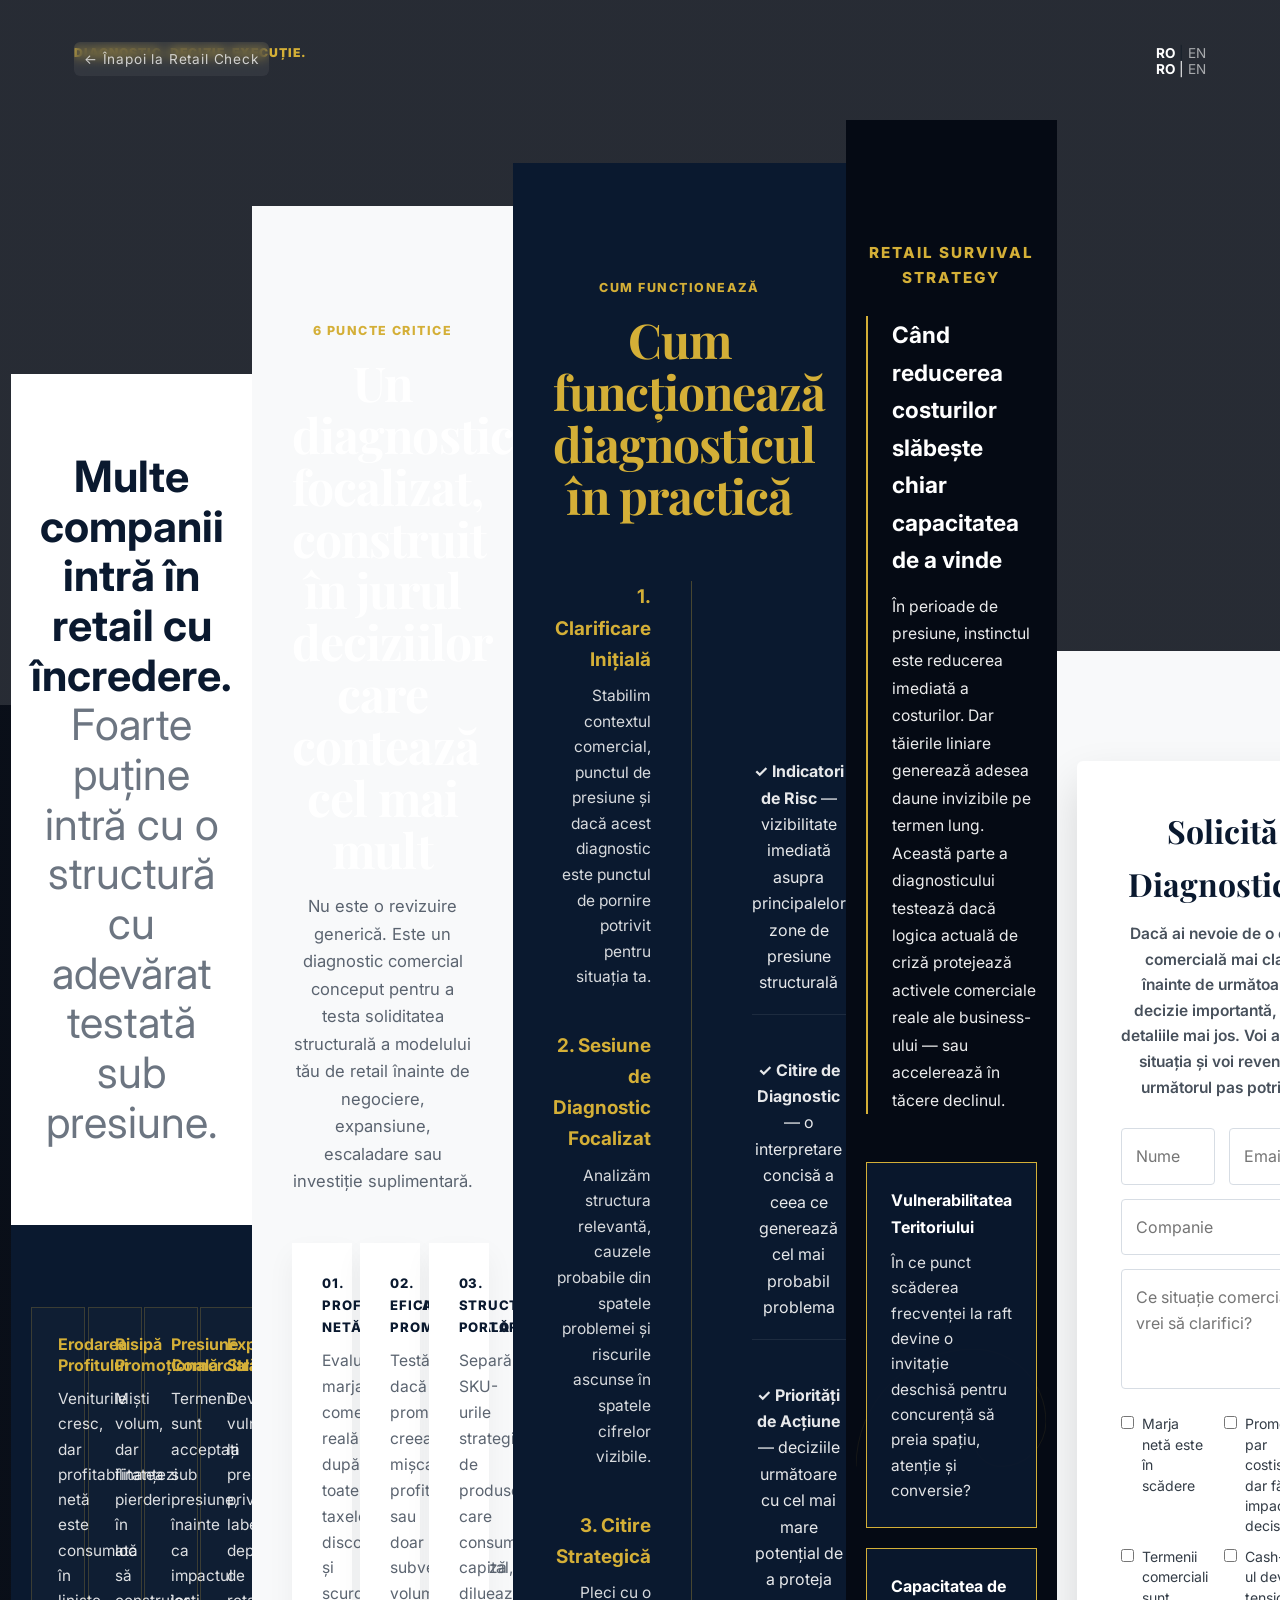
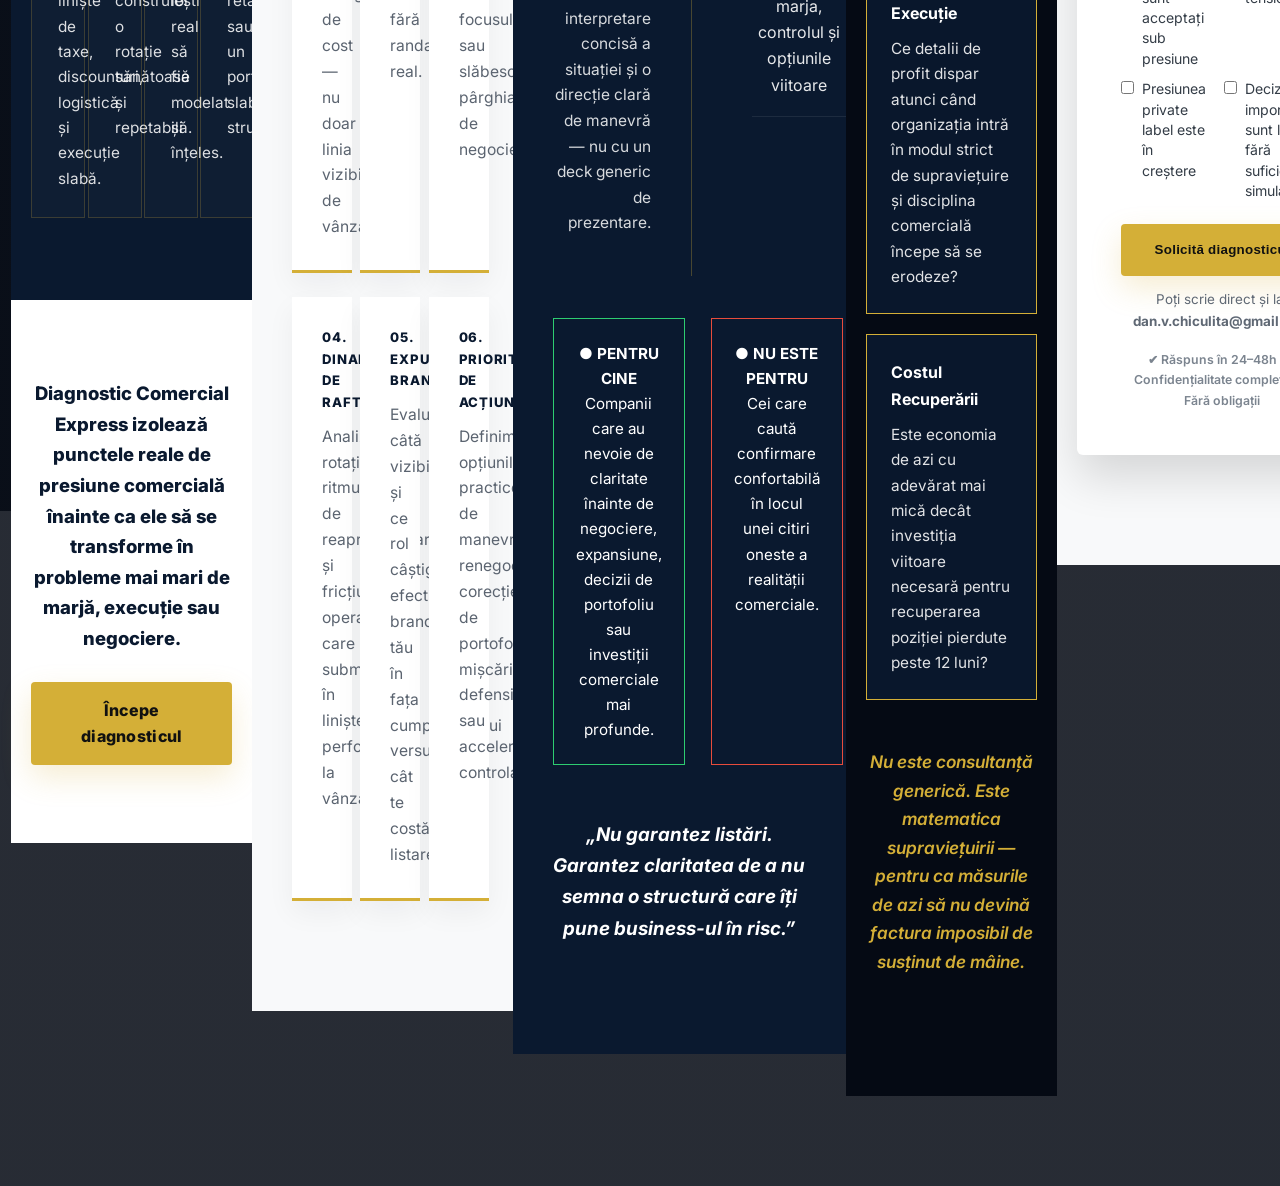
==== index-ro.html @ c47b8dd6 "Update index-ro.html" ====
<!DOCTYPE html>
<html lang="ro">
<head>
  <meta charset="UTF-8" />
  <meta name="viewport" content="width=device-width, initial-scale=1.0" />
  <title>Diagnostic Comercial Express | Dan Chiculiță</title>
  <link href="https://fonts.googleapis.com/css2?family=Playfair+Display:ital,wght@0,700;0,900;1,700&family=Inter:wght@300;400;600;700;800&display=swap" rel="stylesheet">
  <style>
    :root {
      --bg-dark: #050a14;
      --navy-deep: #0a192f;
      --navy-soft: #10233f;
      --accent-gold: #d4af37;
      --pearl-white: #f8f9fa;
      --text-gray: #5b6470;
      --text-dark: #17202b;
      --line-soft: rgba(212,175,55,0.22);
      --shadow: 0 22px 46px rgba(0,0,0,0.14);
    }

    * {
      margin: 0;
      padding: 0;
      box-sizing: border-box;
    }

    html {
      scroll-behavior: smooth;
    }

    body {
      font-family: 'Inter', sans-serif;
      background-color: var(--pearl-white);
      color: var(--text-dark);
      line-height: 1.65;
      overflow-x: hidden;
    }

    a {
      color: inherit;
      text-decoration: none;
    }

    .container {
      width: min(1180px, calc(100% - 40px));
      margin: 0 auto;
    }

    .section-title {
      font-family: 'Playfair Display', serif;
      font-size: clamp(2rem, 4vw, 3rem);
      line-height: 1.08;
      letter-spacing: -0.02em;
      margin-bottom: 18px;
    }

    .section-lead {
      font-size: 1.04rem;
      color: var(--text-gray);
      max-width: 860px;
      margin: 0 auto;
    }

    .eyebrow {
      display: inline-block;
      font-size: 0.78rem;
      font-weight: 800;
      letter-spacing: 0.12em;
      text-transform: uppercase;
      color: var(--accent-gold);
      margin-bottom: 16px;
    }
   .hero-label {
  display: inline-block;
  padding: 7px 14px;
  border-radius: 999px;
  border: 1px solid rgba(255,255,255,0.14);
  background: rgba(255,255,255,0.03);
  color: rgba(255,255,255,0.82);
  font-size: 0.72rem;
  font-weight: 800;
  letter-spacing: 0.08em;
  text-transform: uppercase;
  margin-bottom: 20px;
}

    .btn-primary,
    .btn-secondary {
      display: inline-flex;
      align-items: center;
      justify-content: center;
      min-height: 52px;
      padding: 15px 28px;
      border-radius: 4px;
      font-weight: 800;
      letter-spacing: 0.02em;
      transition: transform 0.25s ease, box-shadow 0.25s ease, background 0.25s ease, border-color 0.25s ease;
      cursor: pointer;
      border: none;
    }

    .btn-primary {
      background: var(--accent-gold);
      color: #111;
      box-shadow: 0 12px 30px rgba(212,175,55,0.22);
    }

    .btn-primary:hover {
      transform: translateY(-2px);
      box-shadow: 0 18px 34px rgba(212,175,55,0.28);
      background: #ddb94a;
    }

    .btn-secondary {
      background: transparent;
      color: white;
      border: 1px solid rgba(255,255,255,0.28);
    }

    .btn-secondary:hover {
      transform: translateY(-2px);
      border-color: rgba(255,255,255,0.52);
      background: rgba(255,255,255,0.05);
    }

    header {
      position: absolute;
      width: 100%;
      top: 0;
      left: 0;
      z-index: 100;
      padding: 28px 0;
    }

 .header-inner {
  width: min(1180px, calc(100% - 40px));
  margin: 0 auto;
  display: flex;
  justify-content: space-between;
  align-items: center;
  gap: 20px;
}

.brand-wrap {
  display: flex;
  align-items: center;
  gap: 12px;
  flex-wrap: wrap;
}

.brand-name {
  color: white;
  font-family: 'Playfair Display', serif;
  font-size: 1.55rem;
  font-weight: 700;
  line-height: 1.05;
}

.logo-dde {
  color: var(--accent-gold);
  font-size: 0.76rem;
  font-weight: 900;
  text-transform: uppercase;
  letter-spacing: 0.08em;
  white-space: nowrap;
}

.linkedin-btn {
  color: white;
  font-weight: 700;
  border: 1px solid rgba(255,255,255,0.3);
  padding: 10px 18px;
  border-radius: 4px;
  transition: all 0.25s ease;
  white-space: nowrap;
}
    .linkedin-btn:hover {
      background: rgba(255,255,255,0.06);
      border-color: rgba(255,255,255,0.5);
    }

    #hero-section {
      min-height: 100vh;
      background:
        linear-gradient(rgba(5,10,20,0.86), rgba(5,10,20,0.86)),
        url('supermarket.jpg') center center / cover no-repeat;
      display: flex;
      align-items: center;
      justify-content: center;
      text-align: center;
      color: white;
      padding: 120px 20px 90px;
    }

    .hero-inner {
      max-width: 980px;
      margin: 0 auto;
    }

    .hero-kicker {
      font-size: 1.08rem;
      font-weight: 800;
      color: #f3f3f3;
      margin-bottom: 22px;
    }

    .hero-quote {
      font-family: 'Playfair Display', serif;
      font-size: clamp(2.4rem, 5vw, 4.3rem);
      line-height: 1.02;
      font-style: italic;
      color: var(--accent-gold);
      margin-bottom: 22px;
    }

    .hero-subtitle {
      max-width: 920px;
      margin: 0 auto;
      font-size: clamp(1.05rem, 2vw, 1.22rem);
      font-weight: 700;
      line-height: 1.6;
      color: #f1f5f9;
    }

    .hero-actions {
      margin-top: 36px;
      display: flex;
      justify-content: center;
      gap: 14px;
      flex-wrap: wrap;
    }

    .hero-note {
      margin-top: 20px;
      font-size: 0.92rem;
      color: rgba(255,255,255,0.72);
      font-weight: 500;
    }

    .promise-strip {
      padding: 58px 20px;
      background: #ffffff;
      text-align: center;
      border-bottom: 1px solid rgba(10,25,47,0.06);
    }

    .promise-strip strong {
      display: block;
      font-size: 1.16rem;
      line-height: 1.6;
      color: var(--navy-deep);
      max-width: 900px;
      margin: 0 auto 12px;
    }

    .promise-strip p {
      font-size: 1rem;
      color: var(--text-gray);
      max-width: 860px;
      margin: 0 auto;
    }

    .triptych {
      text-align: center;
    }

    .triptych-top,
    .triptych-bottom {
      background: white;
      padding: 78px 20px;
    }

    .triptych-top h2 {
      font-size: clamp(1.8rem, 4vw, 2.7rem);
      line-height: 1.15;
      color: var(--navy-deep);
      max-width: 980px;
      margin: 0 auto;
    }

    .triptych-top span {
      font-weight: 400;
      color: #6c7581;
    }

    .triptych-middle {
      background: var(--navy-deep);
      color: white;
      padding: 82px 20px;
    }

    .risk-grid {
      display: grid;
      grid-template-columns: repeat(4, minmax(0, 1fr));
      gap: 24px;
      max-width: 1100px;
      margin: 0 auto;
    }

    .risk-card {
      border: 1px solid var(--line-soft);
      padding: 26px;
      text-align: left;
      background: rgba(255,255,255,0.02);
      transition: 0.3s ease;
    }

    .risk-card:hover {
      border-color: var(--accent-gold);
      transform: translateY(-5px);
      box-shadow: 0 12px 26px rgba(212,175,55,0.14);
    }

    .risk-card h4 {
      color: var(--accent-gold);
      margin-bottom: 10px;
      font-size: 1rem;
      line-height: 1.3;
    }

    .risk-card p {
      color: rgba(255,255,255,0.86);
      font-size: 0.96rem;
    }

    .triptych-bottom p {
      font-size: 1.16rem;
      font-weight: 800;
      margin-bottom: 28px;
      color: var(--navy-deep);
      max-width: 960px;
      margin-left: auto;
      margin-right: auto;
    }

    #critical-points {
      padding: 110px 20px;
      background: var(--pearl-white);
      text-align: center;
    }

    .points-grid {
      display: grid;
      grid-template-columns: repeat(3, minmax(0, 1fr));
      gap: 24px;
      max-width: 1100px;
      margin: 48px auto 0;
    }

    .point-box {
      background: white;
      padding: 30px;
      border-bottom: 3px solid var(--accent-gold);
      text-align: left;
      box-shadow: 0 12px 28px rgba(16, 24, 40, 0.05);
    }

    .point-box h4 {
      color: var(--navy-deep);
      font-weight: 800;
      font-size: 0.82rem;
      text-transform: uppercase;
      letter-spacing: 0.06em;
      margin-bottom: 10px;
    }

    .point-box p {
      color: var(--text-gray);
      font-size: 0.98rem;
    }

    #roadmap {
      padding: 110px 20px;
      background: var(--navy-deep);
      color: white;
    }

    .roadmap-head {
      text-align: center;
      margin-bottom: 60px;
    }

    .roadmap-head .section-title {
      color: var(--accent-gold);
    }

    .roadmap-wrap {
      max-width: 980px;
      margin: 0 auto;
      display: grid;
      grid-template-columns: 1fr 1fr;
      gap: 60px;
    }

    .timeline {
      border-right: 1px solid rgba(212,175,55,0.3);
      padding-right: 40px;
      text-align: right;
    }

    .timeline-step {
      margin-bottom: 40px;
    }

    .timeline-step h3 {
      color: var(--accent-gold);
      font-size: 1.18rem;
      margin-bottom: 8px;
    }

    .timeline-step p {
      color: rgba(255,255,255,0.84);
      font-size: 0.97rem;
    }

    .deliverables {
      display: flex;
      flex-direction: column;
      justify-content: center;
      gap: 24px;
    }

    .deliverable-item {
      padding: 18px 0;
      border-bottom: 1px solid rgba(255,255,255,0.08);
      color: rgba(255,255,255,0.9);
    }

    .qualification-grid {
      max-width: 920px;
      margin: 42px auto 0;
      display: grid;
      grid-template-columns: 1fr 1fr;
      gap: 26px;
    }

    .qualification-box {
      padding: 22px;
      font-size: 0.95rem;
    }

    .qualification-box.good {
      border: 1px solid #2ecc71;
    }

    .qualification-box.bad {
      border: 1px solid #e74c3c;
    }

    .roadmap-quote {
      text-align: center;
      margin-top: 54px;
      font-style: italic;
      font-weight: 700;
      font-size: 1.18rem;
      color: white;
      max-width: 920px;
      margin-left: auto;
      margin-right: auto;
    }

    #survival-strategy {
      padding: 120px 20px;
      background: var(--bg-dark);
      color: white;
      position: relative;
      text-align: center;
    }

    .spiral-bg {
      position: absolute;
      top: 50%;
      left: 50%;
      transform: translate(-50%, -50%);
      width: 850px;
      max-width: 90%;
      opacity: 0.15;
      pointer-events: none;
    }

    .survival-inner {
      position: relative;
      z-index: 10;
      max-width: 860px;
      margin: 0 auto;
    }

    .survival-title {
      color: var(--accent-gold);
      margin-bottom: 26px;
      letter-spacing: 0.13em;
      text-transform: uppercase;
      font-size: 0.95rem;
      font-weight: 800;
    }

    .survival-intro {
      margin-bottom: 48px;
      text-align: left;
      border-left: 2px solid var(--accent-gold);
      padding-left: 24px;
    }

    .survival-intro h3 {
      margin-bottom: 14px;
      font-size: 1.42rem;
    }

    .survival-intro p {
      font-size: 0.98rem;
      opacity: 0.92;
      line-height: 1.75;
    }

    .survival-boxes {
      display: flex;
      flex-direction: column;
      gap: 20px;
      align-items: center;
    }

    .survival-box {
      border: 1px solid var(--accent-gold);
      padding: 24px;
      background: rgba(10,25,47,0.9);
      width: 100%;
      max-width: 560px;
      text-align: left;
    }

    .survival-box strong {
      display: block;
      margin-bottom: 10px;
      color: white;
    }

    .survival-box p {
      color: rgba(255,255,255,0.88);
      font-size: 0.96rem;
    }

    .survival-close {
      margin-top: 48px;
      font-size: 1.08rem;
      font-weight: 600;
      font-style: italic;
      color: var(--accent-gold);
      max-width: 780px;
      margin-left: auto;
      margin-right: auto;
    }

    #contact {
      padding: 110px 20px;
      text-align: center;
      background: var(--pearl-white);
    }

    .form-container {
      max-width: 720px;
      margin: 0 auto;
      background: white;
      padding: 44px;
      border-radius: 6px;
      box-shadow: var(--shadow);
      text-align: left;
    }

    .form-header {
      text-align: center;
      margin-bottom: 28px;
    }

    .form-header h2 {
      font-family: 'Playfair Display', serif;
      margin-bottom: 10px;
      font-size: 2rem;
      color: var(--navy-deep);
    }

    .form-header p {
      font-size: 0.97rem;
      line-height: 1.65;
      color: #48515c;
      font-weight: 600;
      max-width: 580px;
      margin: 0 auto;
    }

    .form-grid {
      display: grid;
      grid-template-columns: 1fr 1fr;
      gap: 14px;
      margin-bottom: 16px;
    }

    .full-width {
      grid-column: 1 / -1;
    }

    input, textarea, select {
      width: 100%;
      padding: 14px 14px;
      border: 1px solid #d7dde4;
      border-radius: 4px;
      font: inherit;
      color: var(--text-dark);
      background: #fff;
    }

    textarea {
      min-height: 120px;
      resize: vertical;
    }

    input:focus, textarea:focus, select:focus {
      outline: none;
      border-color: var(--accent-gold);
      box-shadow: 0 0 0 4px rgba(212,175,55,0.12);
    }

    .checklist {
      display: grid;
      grid-template-columns: 1fr 1fr;
      gap: 10px 16px;
      font-size: 0.88rem;
      margin: 18px 0 22px;
      color: #343d47;
    }

    .checklist label {
      display: flex;
      align-items: flex-start;
      gap: 8px;
      line-height: 1.45;
    }

    .checklist input[type="checkbox"] {
      width: auto;
      margin-top: 2px;
    }

    .form-footer {
      margin-top: 18px;
      font-size: 0.77rem;
      color: #7b848f;
      text-align: center;
      font-weight: 600;
    }

    .micro-note {
      margin-top: 12px;
      text-align: center;
      font-size: 0.84rem;
      color: #5f6874;
    }

    footer {
  background: #020814;
  padding: 36px 24px;
}

/* container principal */
.footer-inner {
  max-width: 1200px;
  margin: 0 auto;
  display: flex;
  justify-content: space-between;
  align-items: center;
  gap: 24px;
  flex-wrap: wrap;
}

/* coloane */
.footer-left,
.footer-social,
.footer-right {
  display: flex;
  flex-direction: column;
  gap: 8px;
}

/* stanga */
.footer-left strong {
  font-size: 1.1rem;
  color: #ffffff;
}

.footer-left span {
  font-size: 0.92rem;
  color: rgba(255,255,255,0.72);
  letter-spacing: 0.06em;
}

/* linkedin buton */
.footer-social {
  align-items: center;
}

.footer-social a {
  display: inline-flex;
  align-items: center;
  justify-content: center;
  padding: 10px 18px;
  border: 1px solid rgba(255,255,255,0.18);
  border-radius: 999px;
  color: #ffffff;
  text-decoration: none;
  font-weight: 600;
  font-size: 0.9rem;
  transition: all 0.25s ease;
  background: rgba(255,255,255,0.04);
}

.footer-social a:hover {
  border-color: rgba(212,175,55,0.65);
  color: #d4af37;
  background: rgba(212,175,55,0.08);
}

/* dreapta */
.footer-right {
  align-items: flex-end;
}

.footer-right p {
  margin: 0;
  color: rgba(255,255,255,0.76);
  font-size: 0.92rem;
}

/* shield */
.shield-svg {
  width: 36px;
  height: auto;
  margin-top: 6px;
}

/* MOBILE */
@media (max-width: 768px) {
  .footer-inner {
    flex-direction: column;
    align-items: flex-start;
    gap: 18px;
  }

  .footer-social {
    align-items: flex-start;
  }

  .footer-right {
    align-items: flex-start;
  }
}

    .shield-svg {
      width: 45px;
      fill: var(--accent-gold);
    }

    #exitPopup {
      display: none;
      position: fixed;
      inset: 0;
      background: rgba(0,0,0,0.76);
      z-index: 9999;
      justify-content: center;
      align-items: center;
      padding: 20px;
    }

    .popup-box {
      background: white;
      width: min(560px, 100%);
      border-radius: 6px;
      padding: 38px 34px 30px;
      text-align: center;
      position: relative;
      box-shadow: 0 28px 70px rgba(0,0,0,0.28);
    }

    .popup-close {
      position: absolute;
      top: 12px;
      right: 16px;
      font-size: 24px;
      font-weight: 700;
      color: #333;
      cursor: pointer;
      line-height: 1;
    }

    .popup-box h3 {
      font-family: 'Playfair Display', serif;
      font-size: 1.9rem;
      line-height: 1.15;
      color: var(--navy-deep);
      margin-bottom: 14px;
    }

    .popup-box p {
      color: #4f5863;
      margin-bottom: 12px;
    }

    .popup-strong {
      font-weight: 700;
      color: var(--text-dark);
      margin-bottom: 22px;
    }

   @media (max-width: 980px) {
  .risk-grid,
  .points-grid {
    grid-template-columns: 1fr;
  }

  .roadmap-wrap,
  .qualification-grid {
    grid-template-columns: 1fr;
  }

  .timeline {
    border-right: none;
    border-bottom: 1px solid rgba(212,175,55,0.3);
    padding-right: 0;
    padding-bottom: 30px;
    text-align: left;
  }

  .header-inner {
    width: min(1180px, calc(100% - 28px));
  }
}

@media (max-width: 760px) {
  .header-inner {
    flex-direction: column;
    text-align: center;
    gap: 14px;
  }

  .brand-wrap {
    flex-direction: column;
    align-items: center;
    text-align: center;
    gap: 10px;
  }

  .brand-name {
    font-size: 2.05rem;
  }

  .logo-dde {
    font-size: 0.72rem;
    letter-spacing: 0.09em;
  }

  .hero-label {
    padding: 6px 12px;
    font-size: 0.68rem;
    letter-spacing: 0.08em;
    margin-bottom: 16px;
  }

  .hero-kicker {
    font-size: 0.98rem;
    margin-bottom: 18px;
  }

  .hero-quote {
    font-size: clamp(2.1rem, 8vw, 3.4rem);
    line-height: 1.02;
    margin-bottom: 18px;
  }

  .hero-subtitle {
    font-size: 1rem;
    line-height: 1.6;
  }

  .hero-actions {
    flex-direction: column;
    gap: 12px;
  }

  .btn-primary,
  .btn-secondary {
    width: 100%;
  }

  .form-grid,
  .checklist {
    grid-template-columns: 1fr;
  }

  .form-container {
    padding: 30px 22px;
  }

  .footer-inner,
  .footer-right {
    flex-direction: column;
    text-align: center;
  }

  .triptych-top,
  .triptych-middle,
  .triptych-bottom,
  #critical-points,
  #roadmap,
  #survival-strategy,
  #contact {
    padding-top: 72px;
    padding-bottom: 72px;
  }

  .promise-strip {
    padding-top: 42px;
    padding-bottom: 42px;
  }
 
}

@media (max-width: 640px) {
  header {
    padding: 20px 0;
  }

  .header-inner {
    gap: 12px;
  }

  .brand-name {
    font-size: 1.75rem;
  }

  .logo-dde {
    font-size: 0.68rem;
    letter-spacing: 0.08em;
  }

  .lang-switch {
    gap: 8px;
  }

  .lang-switch a {
    min-width: 40px;
    height: 36px;
    padding: 0 12px;
    font-size: 0.8rem;
  }

  .linkedin-btn {
    padding: 9px 14px;
    font-size: 0.88rem;
  }

  #hero-section {
    padding: 150px 20px 72px;
  }

  .hero-label {
    font-size: 0.66rem;
    padding: 6px 10px;
    margin-bottom: 14px;
  }

  .hero-kicker {
    font-size: 0.92rem;
    margin-bottom: 16px;
  }

  .hero-quote {
    font-size: clamp(2rem, 10vw, 3.1rem);
    line-height: 0.98;
  }

  .hero-subtitle {
    font-size: 0.96rem;
    line-height: 1.65;
  }

  .hero-note {
    font-size: 0.86rem;
    line-height: 1.55;
  }
}
.back-link {
  display: inline-block;
  margin-bottom: 20px;
  font-size: 0.9rem;
  color: rgba(255,255,255,0.85);
  text-decoration: none;
  letter-spacing: 0.06em;
  padding: 6px 10px;
  border-radius: 6px;
  background: rgba(255,255,255,0.06);
  backdrop-filter: blur(6px);
  transition: all 0.25s ease;
}

.back-link:hover {
  color: #d4af37;
  background: rgba(212,175,55,0.12);
  transform: translateX(-4px);
}
   /* HEADER */
.header-inner {
  max-width: 1200px;
  margin: 0 auto;
  padding: 14px 24px;
  display: flex;
  justify-content: space-between;
  align-items: center;
}

.back-link {
  font-size: 0.85rem;
  color: rgba(255,255,255,0.75);
  text-decoration: none;
  transition: all 0.2s ease;
}

.back-link:hover {
  color: #d4af37;
  transform: translateX(-3px);
}

.lang-switch {
  font-size: 0.85rem;
}

.lang-switch a {
  color: rgba(255,255,255,0.6);
  text-decoration: none;
}

.lang-switch a.active {
  color: #ffffff;
  font-weight: 700;
  pointer-events: none;
}

/* HERO */
.hero-inner {
  max-width: 760px;
  margin: 0 auto;
  padding: 40px 24px;
}

.hero-label {
  font-size: 1.05rem;
  letter-spacing: 0.14em;
  margin-bottom: 18px;
  color: #ffffff;
}

.hero-kicker {
  font-size: 0.95rem;
  color: rgba(255,255,255,0.7);
  margin-bottom: 14px;
}

.hero-quote {
  font-size: 2.2rem;
  line-height: 1.2;
  margin-bottom: 14px;
}

.hero-subheadline {
  font-size: 1.05rem;
  color: #d4af37;
  margin-bottom: 14px;
}

.hero-subtitle {
  font-size: 0.95rem;
  color: rgba(255,255,255,0.75);
  margin-bottom: 22px;
}

.hero-cta {
  display: flex;
  gap: 12px;
  margin-bottom: 20px;
  flex-wrap: wrap;
}

.hero-target {
  font-size: 0.9rem;
  color: rgba(255,255,255,0.7);
  margin-bottom: 8px;
}

.hero-proof {
  font-size: 0.85rem;
  color: rgba(255,255,255,0.55);
}

/* MOBILE */
@media (max-width: 768px) {
  .hero-quote {
    font-size: 1.8rem;
  }

  .hero-inner {
    padding: 28px 18px;
  }

  .header-inner {
    padding: 12px 18px;
  }
}

  </style>
</head>
<body>

  <header>
    <div class="header-inner">

      <div class="brand-wrap">
       
        <div class="logo-dde">DIAGNOSTIC. DECIZIE. EXECUȚIE.</div>
      </div>

    <div class="header-actions">

        <!-- LANGUAGE SWITCH -->
        <div class="lang-switch">
          <a href="https://danvchiculita.github.io/retail-diagnostic-comercial/index-ro.html" class="active">RO</a>
          <span>|</span>
          <a href="https://danvchiculita.github.io/retail-diagnostic-comercial/">EN</a>
        </div>

        </a>

      </div>

    </div>
  </header>

  <section id="hero-section">
    <header>
  <div class="header-inner">

    <!-- BACK -->
    <a href="https://danvchiculita.github.io/retail-check/index-ro.html" class="back-link">
      ← Înapoi la Retail Check
    </a>

    <!-- LANGUAGE -->
    <div class="lang-switch">
      <a href="https://danvchiculita.github.io/retail-diagnostic-comercial/index-ro.html" class="active">RO</a>
      <span>|</span>
      <a href="https://danvchiculita.github.io/retail-diagnostic-comercial/">EN</a>
    </div>

  </div>
</header>

<section id="hero-section">
  <div class="hero-inner">

    <div class="hero-label">DIAGNOSTIC COMERCIAL EXPRESS</div>

    <p class="hero-kicker">
      Când vânzările cresc, dar profitul, vizibilitatea sau controlul nu, problema este de regulă structurală.
    </p>

    <h1 class="hero-quote">
      Claritate înainte de următoarea greșeală comercială.
    </h1>

    <p class="hero-subheadline">
      Vezi unde pierzi profit — înainte să devină structural.
    </p>

    <p class="hero-subtitle">
      O intervenție focalizată pe problema comercială reală — înainte să devină costisitoare.
    </p>

    <div class="hero-cta">
      <a href="#form-section" class="btn btn-primary">Solicită diagnosticul</a>
      <a href="#ce-analizam" class="btn btn-secondary">Vezi ce analizăm</a>
    </div>

    <p class="hero-target">
      Pentru furnizori FMCG, antreprenori și lideri comerciali care au nevoie de claritate înainte de negociere, expansiune sau corecție.
    </p>

    <p class="hero-proof">
      Fără prezentări standard. Doar analiză aplicată pe situația ta.
    </p>

  </div>
</section>

  <section class="triptych">
    <div class="triptych-top">
      <h2>
        Multe companii intră în retail cu încredere.<br>
        <span>Foarte puține intră cu o structură cu adevărat testată sub presiune.</span>
      </h2>
    </div>

    <div class="triptych-middle">
      <div class="risk-grid">
        <div class="risk-card">
          <h4>Erodarea Profitului</h4>
          <p>Veniturile cresc, dar profitabilitatea netă este consumată în liniște de taxe, discounturi, logistică și execuție slabă.</p>
        </div>
        <div class="risk-card">
          <h4>Risipă Promoțională</h4>
          <p>Miști volum, dar finanțezi pierderi în loc să construiești o rotație sănătoasă și repetabilă.</p>
        </div>
        <div class="risk-card">
          <h4>Presiune Comercială</h4>
          <p>Termenii sunt acceptați sub presiune, înainte ca impactul lor real să fie modelat și înțeles.</p>
        </div>
        <div class="risk-card">
          <h4>Expunere Strategică</h4>
          <p>Devii vulnerabil la presiunea private label, dependența de retailer sau un portofoliu slab structurat.</p>
        </div>
      </div>
    </div>

    <div class="triptych-bottom">
      <p>Diagnostic Comercial Express izolează punctele reale de presiune comercială înainte ca ele să se transforme în probleme mai mari de marjă, execuție sau negociere.</p>
      <a href="#contact" class="btn-primary">Începe diagnosticul</a>
    </div>
  </section>

  <section id="critical-points">
    <div class="container">
      <div class="eyebrow">6 Puncte Critice</div>
      <h2 class="section-title">Un diagnostic focalizat, construit în jurul deciziilor care contează cel mai mult</h2>
      <p class="section-lead">
        Nu este o revizuire generică. Este un diagnostic comercial conceput pentru a testa soliditatea structurală a modelului tău de retail înainte de negociere, expansiune, escaladare sau investiție suplimentară.
      </p>

      <div class="points-grid">
        <div class="point-box">
          <h4>01. Profitabilitate Netă</h4>
          <p>Evaluăm marja comercială reală după toate taxele, discounturile și scurgerile de cost — nu doar linia vizibilă de vânzări.</p>
        </div>
        <div class="point-box">
          <h4>02. Eficiență Promoțională</h4>
          <p>Testăm dacă promoțiile creează mișcare profitabilă sau doar subvenționează volum fără randament real.</p>
        </div>
        <div class="point-box">
          <h4>03. Structura Portofoliului</h4>
          <p>Separăm SKU-urile strategice de produsele care consumă capital, diluează focusul sau slăbesc pârghia de negociere.</p>
        </div>
        <div class="point-box">
          <h4>04. Dinamica de Raft</h4>
          <p>Analizăm rotația, ritmul de reaprovizionare și fricțiunile operaționale care subminează în liniște performanța la vânzare.</p>
        </div>
        <div class="point-box">
          <h4>05. Expunerea Brandului</h4>
          <p>Evaluăm câtă vizibilitate și ce rol câștigă efectiv brandul tău în fața cumpărătorului versus cât te costă listarea.</p>
        </div>
        <div class="point-box">
          <h4>06. Priorități de Acțiune</h4>
          <p>Definim opțiunile practice de manevră: renegociere, corecție de portofoliu, mișcări defensive sau accelerare controlată.</p>
        </div>
      </div>
    </div>
  </section>

  <section id="roadmap">
    <div class="container">
      <div class="roadmap-head">
        <div class="eyebrow">Cum Funcționează</div>
        <h2 class="section-title">Cum funcționează diagnosticul în practică</h2>
      </div>

      <div class="roadmap-wrap">
        <div class="timeline">
          <div class="timeline-step">
            <h3>1. Clarificare Inițială</h3>
            <p>Stabilim contextul comercial, punctul de presiune și dacă acest diagnostic este punctul de pornire potrivit pentru situația ta.</p>
          </div>
          <div class="timeline-step">
            <h3>2. Sesiune de Diagnostic Focalizat</h3>
            <p>Analizăm structura relevantă, cauzele probabile din spatele problemei și riscurile ascunse în spatele cifrelor vizibile.</p>
          </div>
          <div class="timeline-step">
            <h3>3. Citire Strategică</h3>
            <p>Pleci cu o interpretare concisă a situației și o direcție clară de manevră — nu cu un deck generic de prezentare.</p>
          </div>
        </div>

        <div class="deliverables">
          <div class="deliverable-item"><strong>✓ Indicatori de Risc</strong> — vizibilitate imediată asupra principalelor zone de presiune structurală</div>
          <div class="deliverable-item"><strong>✓ Citire de Diagnostic</strong> — o interpretare concisă a ceea ce generează cel mai probabil problema</div>
          <div class="deliverable-item"><strong>✓ Priorități de Acțiune</strong> — deciziile următoare cu cel mai mare potențial de a proteja marja, controlul și opțiunile viitoare</div>
        </div>
      </div>

      <div class="qualification-grid">
        <div class="qualification-box good">
          <strong>● PENTRU CINE</strong><br>
          Companii care au nevoie de claritate înainte de negociere, expansiune, decizii de portofoliu sau investiții comerciale mai profunde.
        </div>
        <div class="qualification-box bad">
          <strong>● NU ESTE PENTRU</strong><br>
          Cei care caută confirmare confortabilă în locul unei citiri oneste a realității comerciale.
        </div>
      </div>

      <p class="roadmap-quote">
        „Nu garantez listări. Garantez claritatea de a nu semna o structură care îți pune business-ul în risc.”
      </p>
    </div>
  </section>

  <section id="survival-strategy">
    <svg class="spiral-bg" viewBox="0 0 100 62" xmlns="http://www.w3.org/2000/svg">
      <path d="M0,61.8 A61.8,61.8 0 0,1 61.8,0 A38.2,38.2 0 0,1 100,38.2 A23.6,23.6 0 0,1 76.4,61.8 A14.6,14.6 0 0,1 61.8,47.2" fill="none" stroke="#d4af37" stroke-width="0.3"/>
    </svg>

    <div class="survival-inner">
      <div class="survival-title">Retail Survival Strategy</div>

      <div class="survival-intro">
        <h3>Când reducerea costurilor slăbește chiar capacitatea de a vinde</h3>
        <p>
          În perioade de presiune, instinctul este reducerea imediată a costurilor. Dar tăierile liniare generează adesea daune invizibile pe termen lung. Această parte a diagnosticului testează dacă logica actuală de criză protejează activele comerciale reale ale business-ului — sau accelerează în tăcere declinul.
        </p>
      </div>

      <div class="survival-boxes">
        <div class="survival-box">
          <strong>Vulnerabilitatea Teritoriului</strong>
          <p>În ce punct scăderea frecvenței la raft devine o invitație deschisă pentru concurență să preia spațiu, atenție și conversie?</p>
        </div>
        <div class="survival-box">
          <strong>Capacitatea de Execuție</strong>
          <p>Ce detalii de profit dispar atunci când organizația intră în modul strict de supraviețuire și disciplina comercială începe să se erodeze?</p>
        </div>
        <div class="survival-box">
          <strong>Costul Recuperării</strong>
          <p>Este economia de azi cu adevărat mai mică decât investiția viitoare necesară pentru recuperarea poziției pierdute peste 12 luni?</p>
        </div>
      </div>

      <p class="survival-close">
        Nu este consultanță generică. Este matematica supraviețuirii — pentru ca măsurile de azi să nu devină factura imposibil de susținut de mâine.
      </p>
    </div>
  </section>

  <section id="contact">
    <div class="form-container">
      <div class="form-header">
        <h2>Solicită Diagnosticul</h2>
        <p>
          Dacă ai nevoie de o citire comercială mai clară înainte de următoarea decizie importantă, lasă detaliile mai jos. Voi analiza situația și voi reveni cu următorul pas potrivit.
        </p>
      </div>

    <form action="https://formspree.io/f/meepnlpp" method="POST">
  <input type="hidden" name="_subject" value="Cerere nouă - Diagnostic Comercial Express">

        <div class="form-grid">
          <div>
            <input type="text" name="name" placeholder="Nume" required>
          </div>
          <div>
            <input type="email" name="email" placeholder="Email" required>
          </div>
          <div class="full-width">
            <input type="text" name="company" placeholder="Companie">
          </div>
          <div class="full-width">
            <textarea name="context" placeholder="Ce situație comercială vrei să clarifici?"></textarea>
          </div>
        </div>

        <div class="checklist">
          <label><input type="checkbox" name="issues[]" value="Scadere marja neta"> Marja netă este în scădere</label>
          <label><input type="checkbox" name="issues[]" value="Promotii ineficiente"> Promoțiile par costisitoare, dar fără impact decisiv</label>
          <label><input type="checkbox" name="issues[]" value="Presiune pe termeni comerciali"> Termenii comerciali sunt acceptați sub presiune</label>
          <label><input type="checkbox" name="issues[]" value="Blocaj cash flow"> Cash-flow-ul devine tensionat</label>
          <label><input type="checkbox" name="issues[]" value="Presiune private label"> Presiunea private label este în creștere</label>
          <label><input type="checkbox" name="issues[]" value="Lipsa simularii impactului"> Deciziile importante sunt luate fără suficientă simulare</label>
        </div>

        <button type="submit" class="btn-primary" style="width:100%;">Solicită diagnosticul</button>

        <p class="micro-note">Poți scrie direct și la: <strong>dan.v.chiculita@gmail.com</strong></p>
        <p class="form-footer">✔ Răspuns în 24–48h · ✔ Confidențialitate completă · ✔ Fără obligații</p>
      </form>
    </div>
  </section>

  
  <footer>
  <div class="footer-inner">
    <div class="footer-left">
      <strong>Dan Chiculiță</strong>
      <span>Diagnostic. Decizie. Executie</span>
    </div>

    <div class="footer-social">
      <a href="https://www.linkedin.com/in/danchiculita" target="_blank" rel="noopener">LinkedIn</a>
    </div>

    <div class="footer-right">
      <p>Protocol: 100% confidențialitate sub NDA.</p>
      <svg class="shield-svg" viewBox="0 0 100 120">
        <path d="M50,5 L90,20 L90,60 C90,90 50,115 50,115 C50,115 10,90 10,60 L10,20 Z" fill="none" stroke="#d4af37" stroke-width="4"/>
        <path d="M50,5 L50,60 L10,60 L10,20 Z" fill="#d4af37"/>
        <path d="M50,60 L90,60 L90,85 C82,98 50,115 50,115 Z" fill="#d4af37"/>
      </svg>
    </div>
  </div>
</footer>

  <div id="exitPopup">
    <div class="popup-box">
      <span class="popup-close" onclick="closePopup()">×</span>
      <h3>Înainte să pleci…</h3>
      <p>Majoritatea companiilor nu au mai întâi o problemă de vânzări.</p>
      <p>Au o problemă de vizibilitate, de marjă sau de decizie.</p>
      <p class="popup-strong">Un diagnostic focalizat poate arăta unde se rupe în realitate marja, vizibilitatea sau calitatea deciziei.</p>
      <a href="#contact" class="btn-primary">Solicită diagnosticul</a>
      <p style="margin-top:14px; font-size:12px; color:#7b848f;">Fără obligații. Confidențialitate completă.</p>
    </div>
  </div>

  <script>
    let popupShown = false;

    document.addEventListener("mouseout", function(e) {
      if (e.clientY < 10 && !popupShown) {
        const popup = document.getElementById("exitPopup");
        popup.style.display = "flex";
        popupShown = true;
      }
    });

    function closePopup() {
      document.getElementById("exitPopup").style.display = "none";
    }
  </script>
</body>
</html>
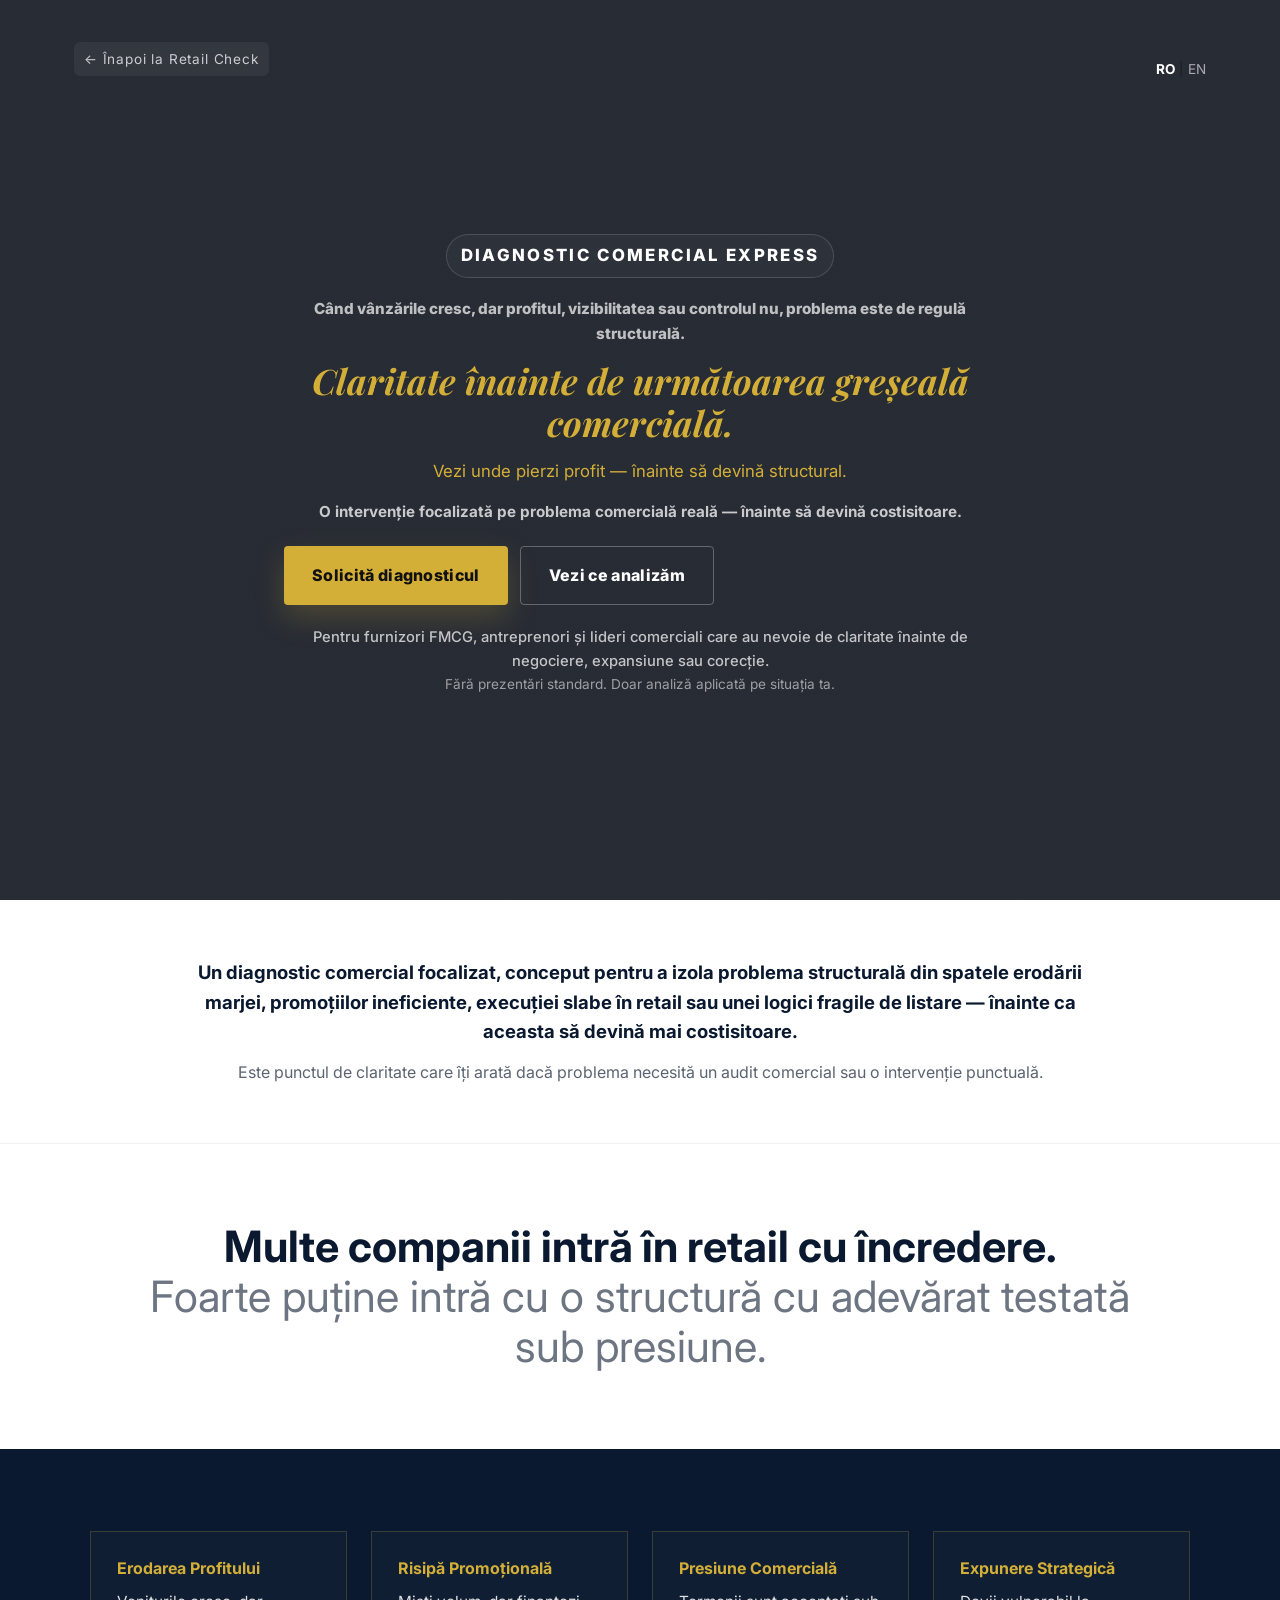
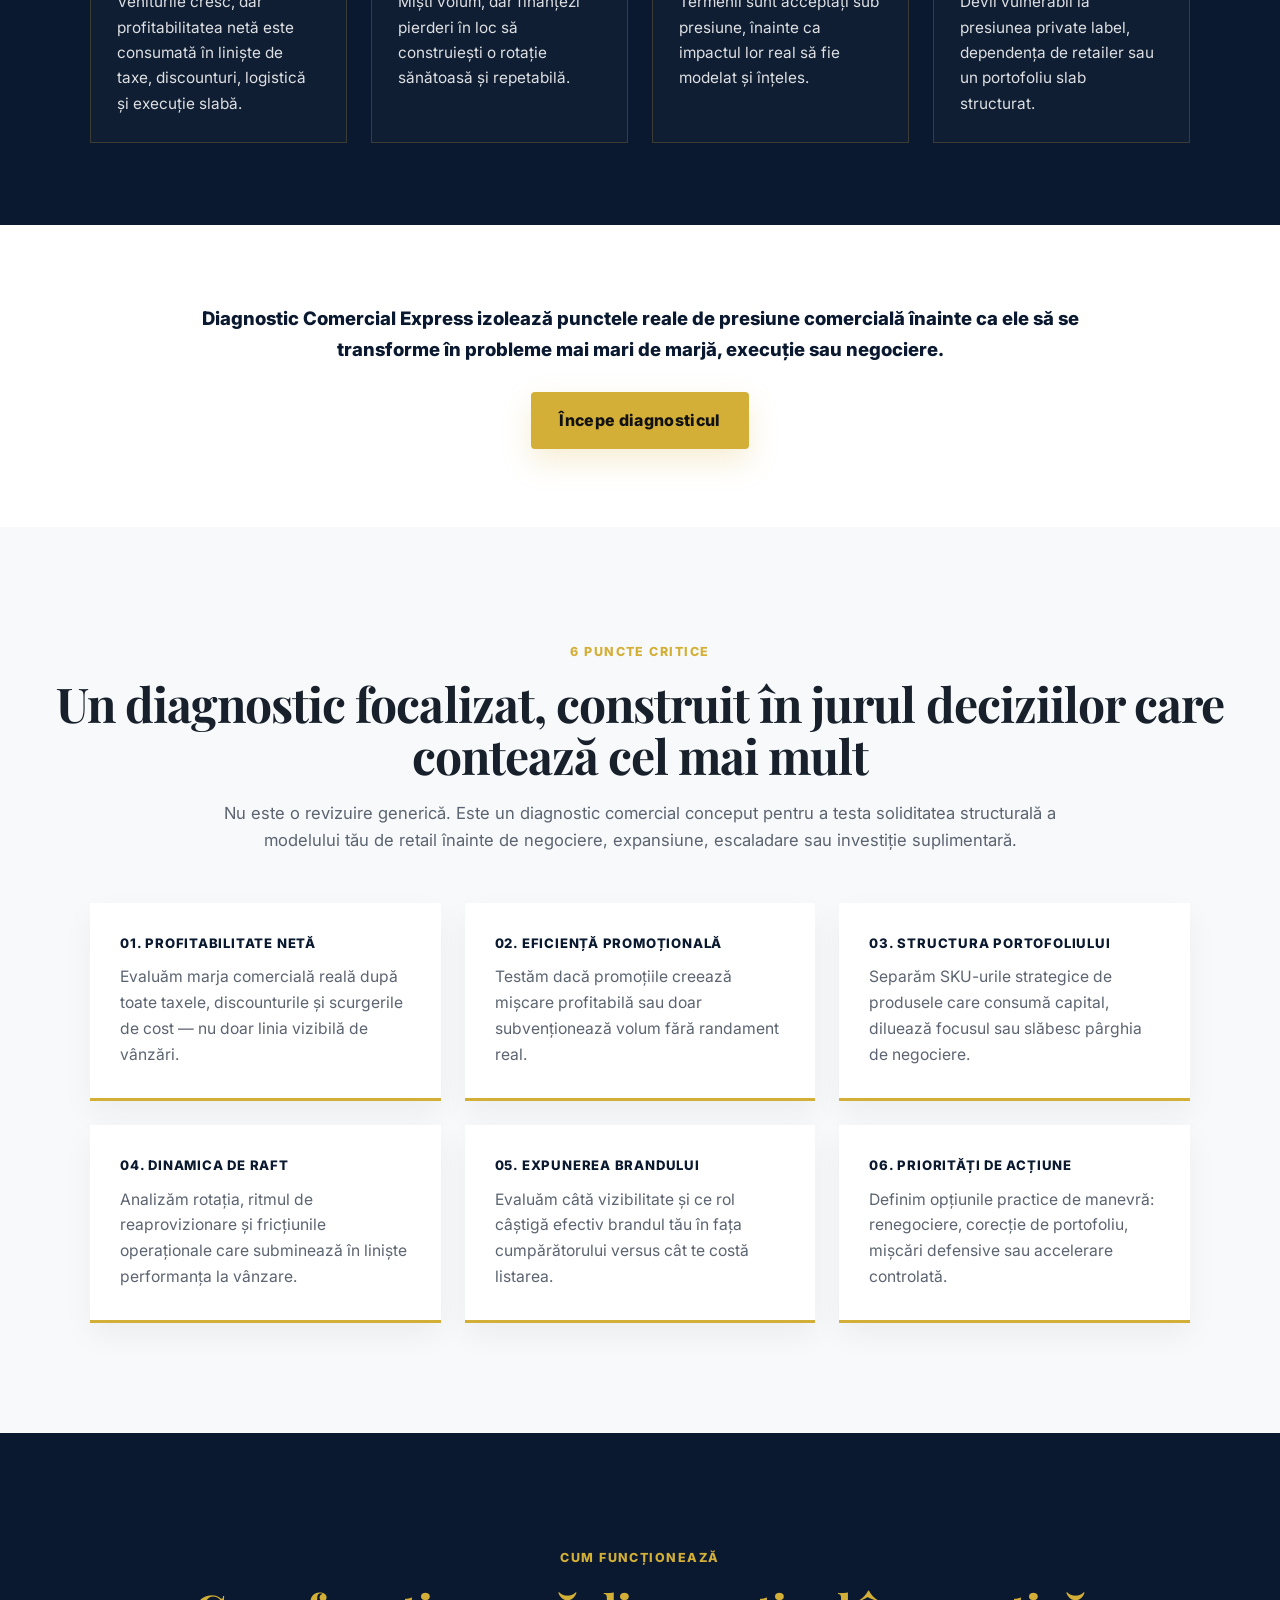
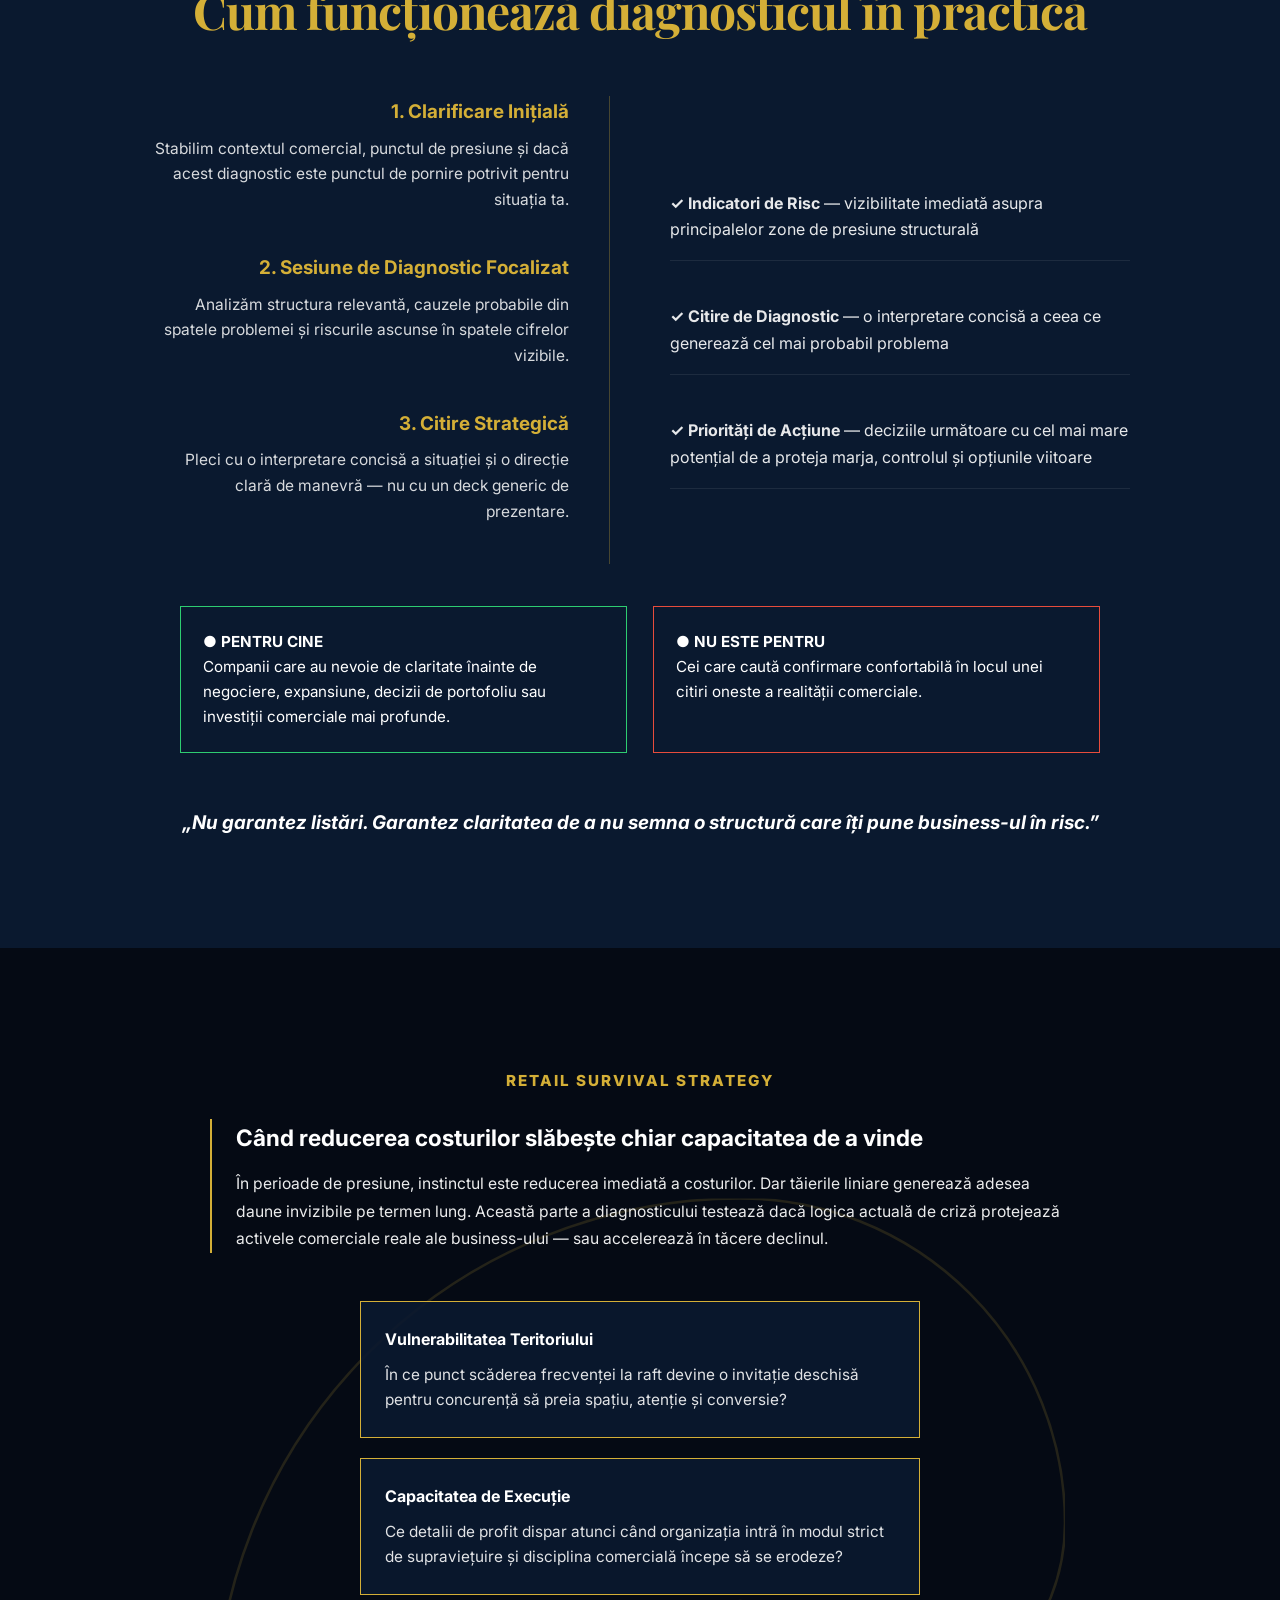
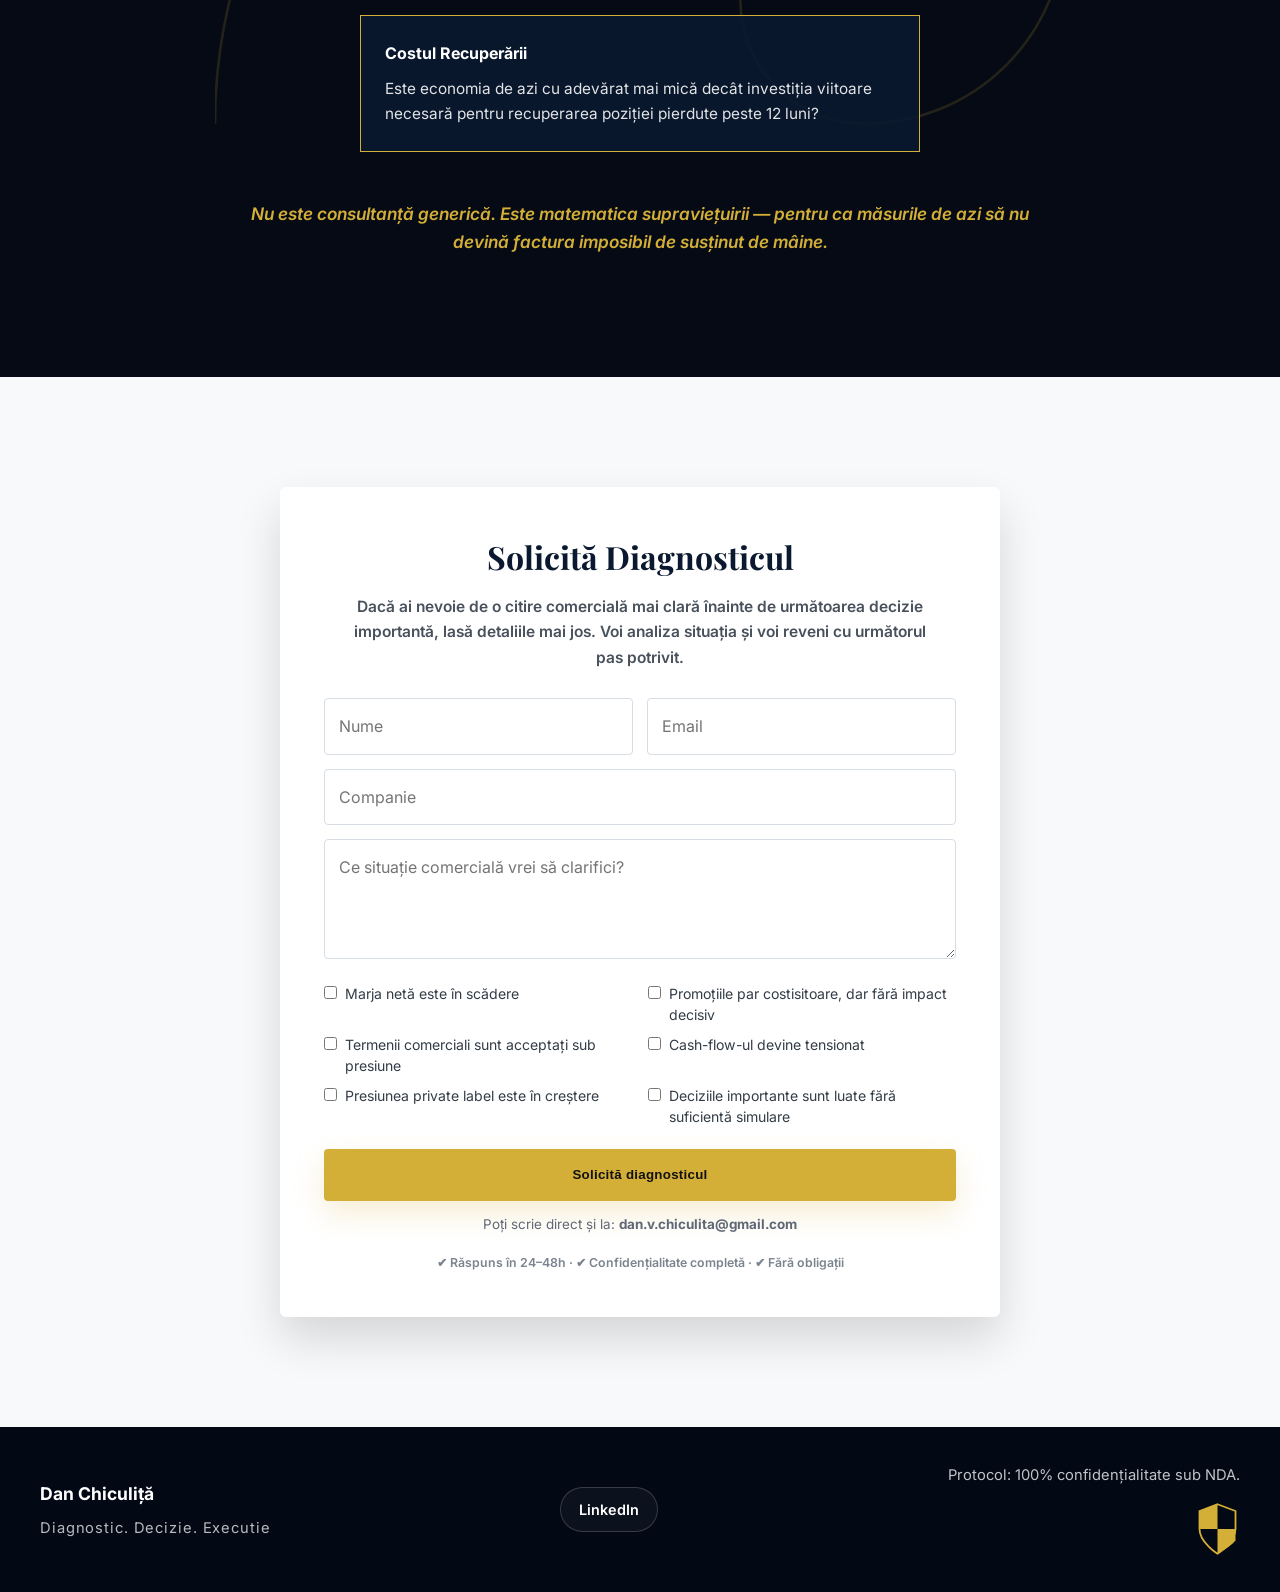
==== commit 6de02ab4: "Update index-ro.html" ====
--- a/index-ro.html
+++ b/index-ro.html
@@ -1117,40 +1117,13 @@
 </head>
 <body>
 
-  <header>
-    <div class="header-inner">
-
-      <div class="brand-wrap">
-       
-        <div class="logo-dde">DIAGNOSTIC. DECIZIE. EXECUȚIE.</div>
-      </div>
-
-    <div class="header-actions">
-
-        <!-- LANGUAGE SWITCH -->
-        <div class="lang-switch">
-          <a href="https://danvchiculita.github.io/retail-diagnostic-comercial/index-ro.html" class="active">RO</a>
-          <span>|</span>
-          <a href="https://danvchiculita.github.io/retail-diagnostic-comercial/">EN</a>
-        </div>
-
-        </a>
-
-      </div>
-
-    </div>
-  </header>
-
-  <section id="hero-section">
-    <header>
+<header>
   <div class="header-inner">
 
-    <!-- BACK -->
     <a href="https://danvchiculita.github.io/retail-check/index-ro.html" class="back-link">
       ← Înapoi la Retail Check
     </a>
 
-    <!-- LANGUAGE -->
     <div class="lang-switch">
       <a href="https://danvchiculita.github.io/retail-diagnostic-comercial/index-ro.html" class="active">RO</a>
       <span>|</span>
@@ -1163,7 +1136,7 @@
 <section id="hero-section">
   <div class="hero-inner">
 
-    <div class="hero-label">DIAGNOSTIC COMERCIAL EXPRESS</div>
+    <div class="eyebrow hero-label">DIAGNOSTIC COMERCIAL EXPRESS</div>
 
     <p class="hero-kicker">
       Când vânzările cresc, dar profitul, vizibilitatea sau controlul nu, problema este de regulă structurală.
@@ -1182,11 +1155,11 @@
     </p>
 
     <div class="hero-cta">
-      <a href="#form-section" class="btn btn-primary">Solicită diagnosticul</a>
-      <a href="#ce-analizam" class="btn btn-secondary">Vezi ce analizăm</a>
+      <a href="#contact" class="btn btn-primary">Solicită diagnosticul</a>
+      <a href="#critical-points" class="btn btn-secondary">Vezi ce analizăm</a>
     </div>
 
-    <p class="hero-target">
+    <p class="hero-note">
       Pentru furnizori FMCG, antreprenori și lideri comerciali care au nevoie de claritate înainte de negociere, expansiune sau corecție.
     </p>
 
@@ -1196,7 +1169,17 @@
 
   </div>
 </section>
-
+ <section class="promise-strip">
+    <div class="container">
+      <strong>
+        Un diagnostic comercial focalizat, conceput pentru a izola problema structurală din spatele erodării marjei, promoțiilor ineficiente, execuției slabe în retail sau unei logici fragile de listare — înainte ca aceasta să devină mai costisitoare.
+      </strong>
+      <p>
+        Este punctul de claritate care îți arată dacă problema necesită un audit comercial sau o intervenție punctuală.
+      </p>
+    </div>
+  </section>
+  
   <section class="triptych">
     <div class="triptych-top">
       <h2>
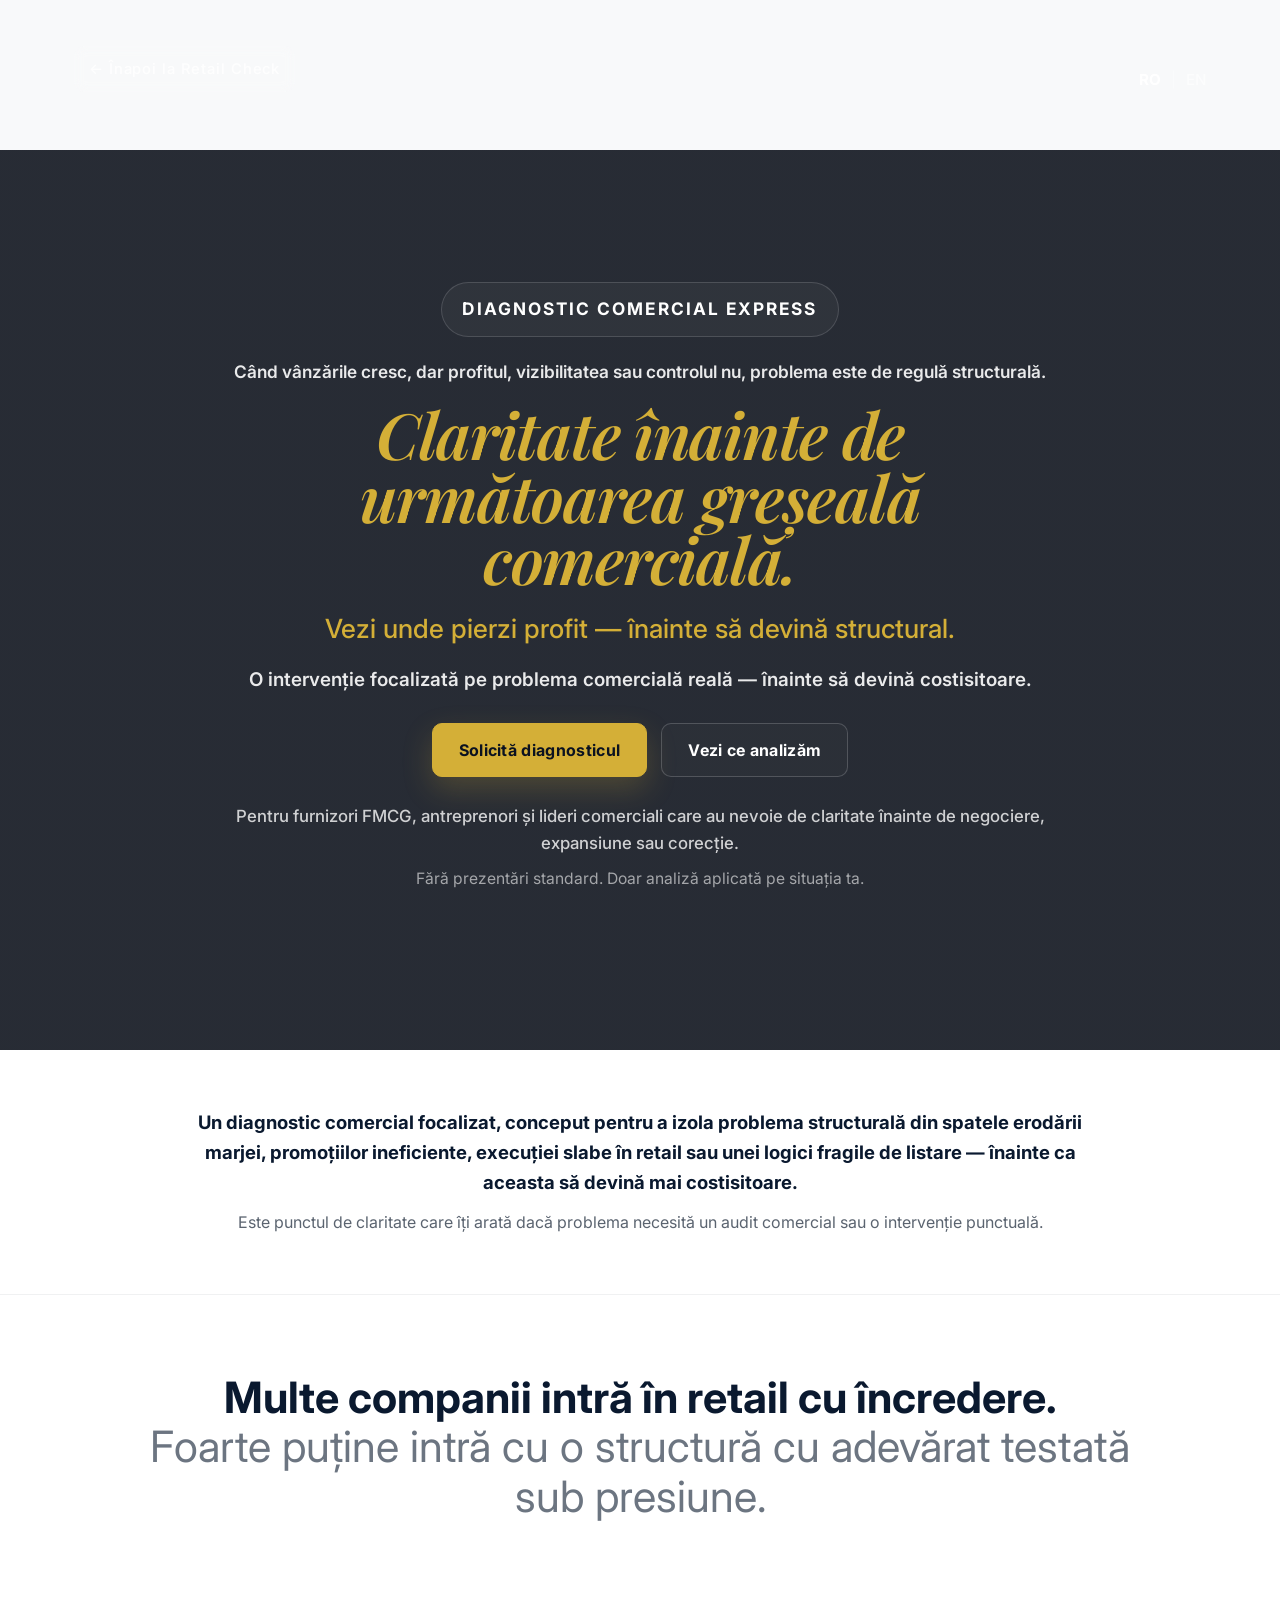
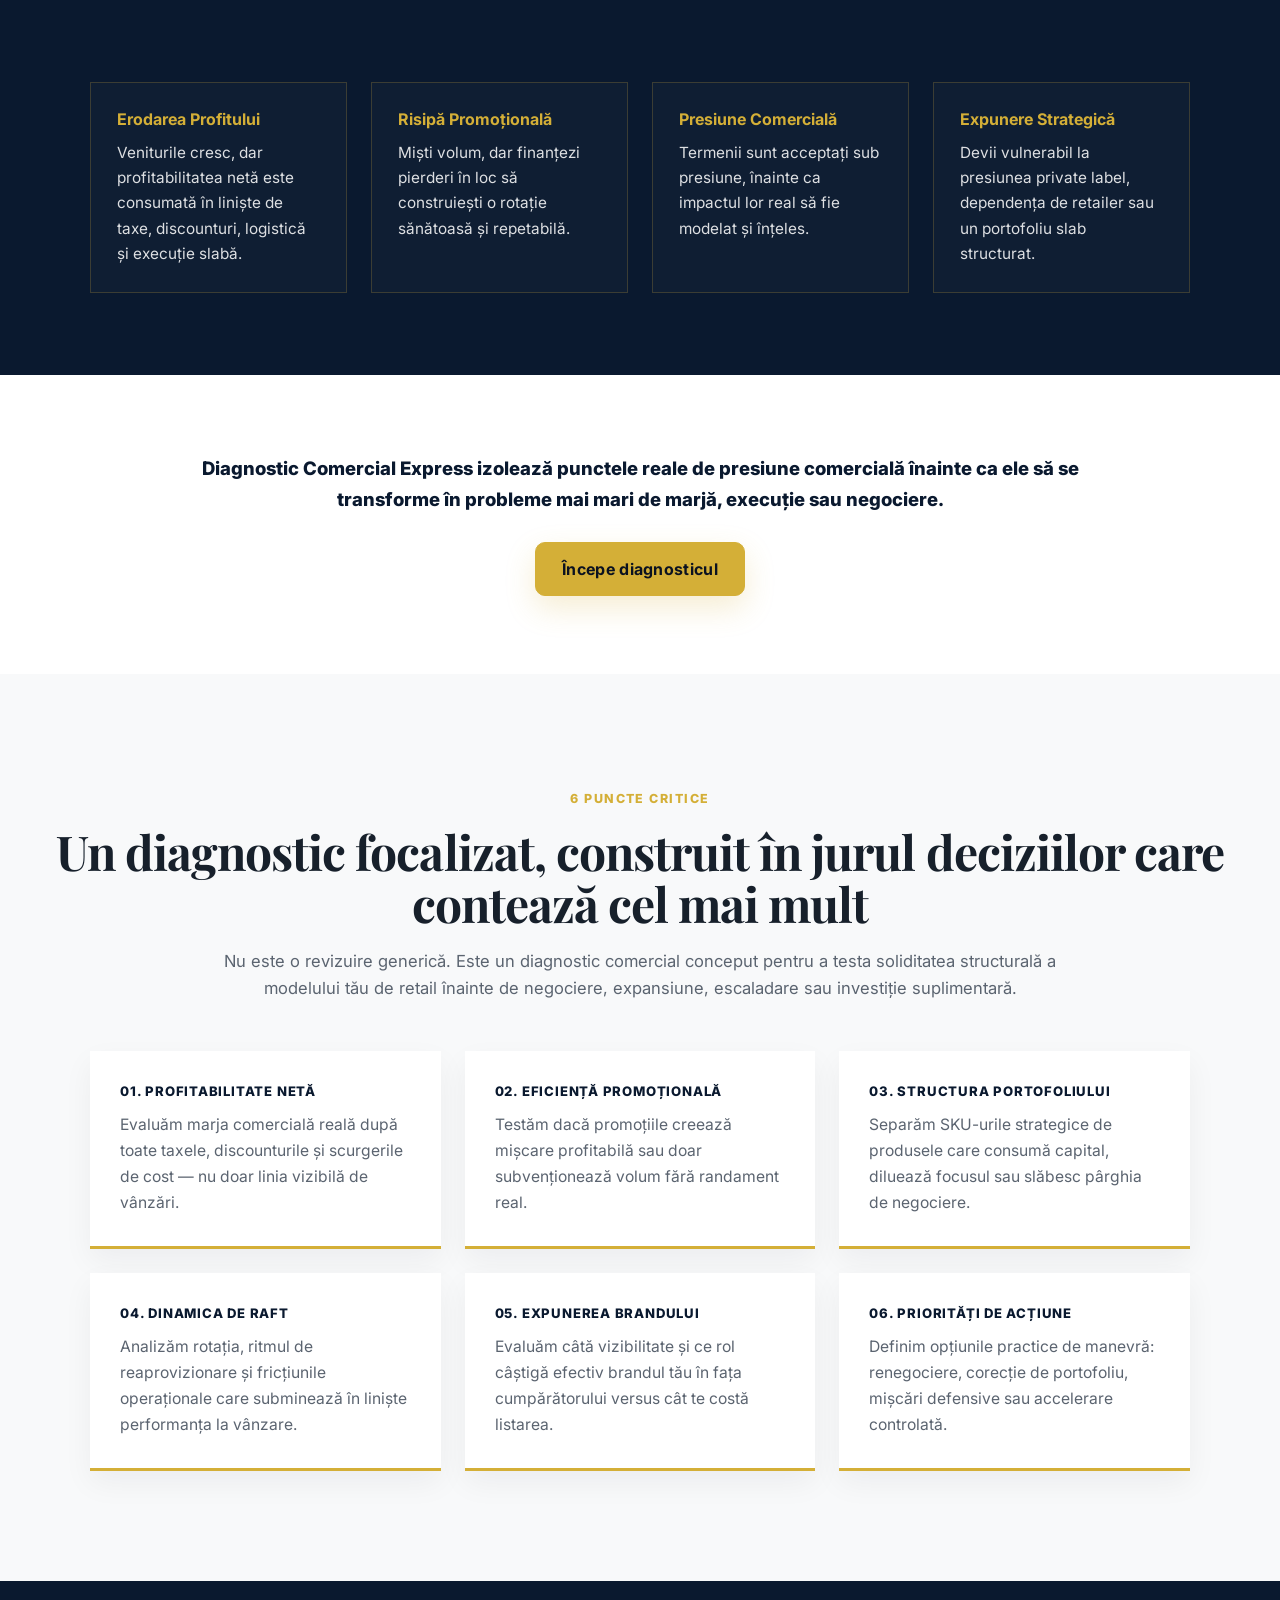
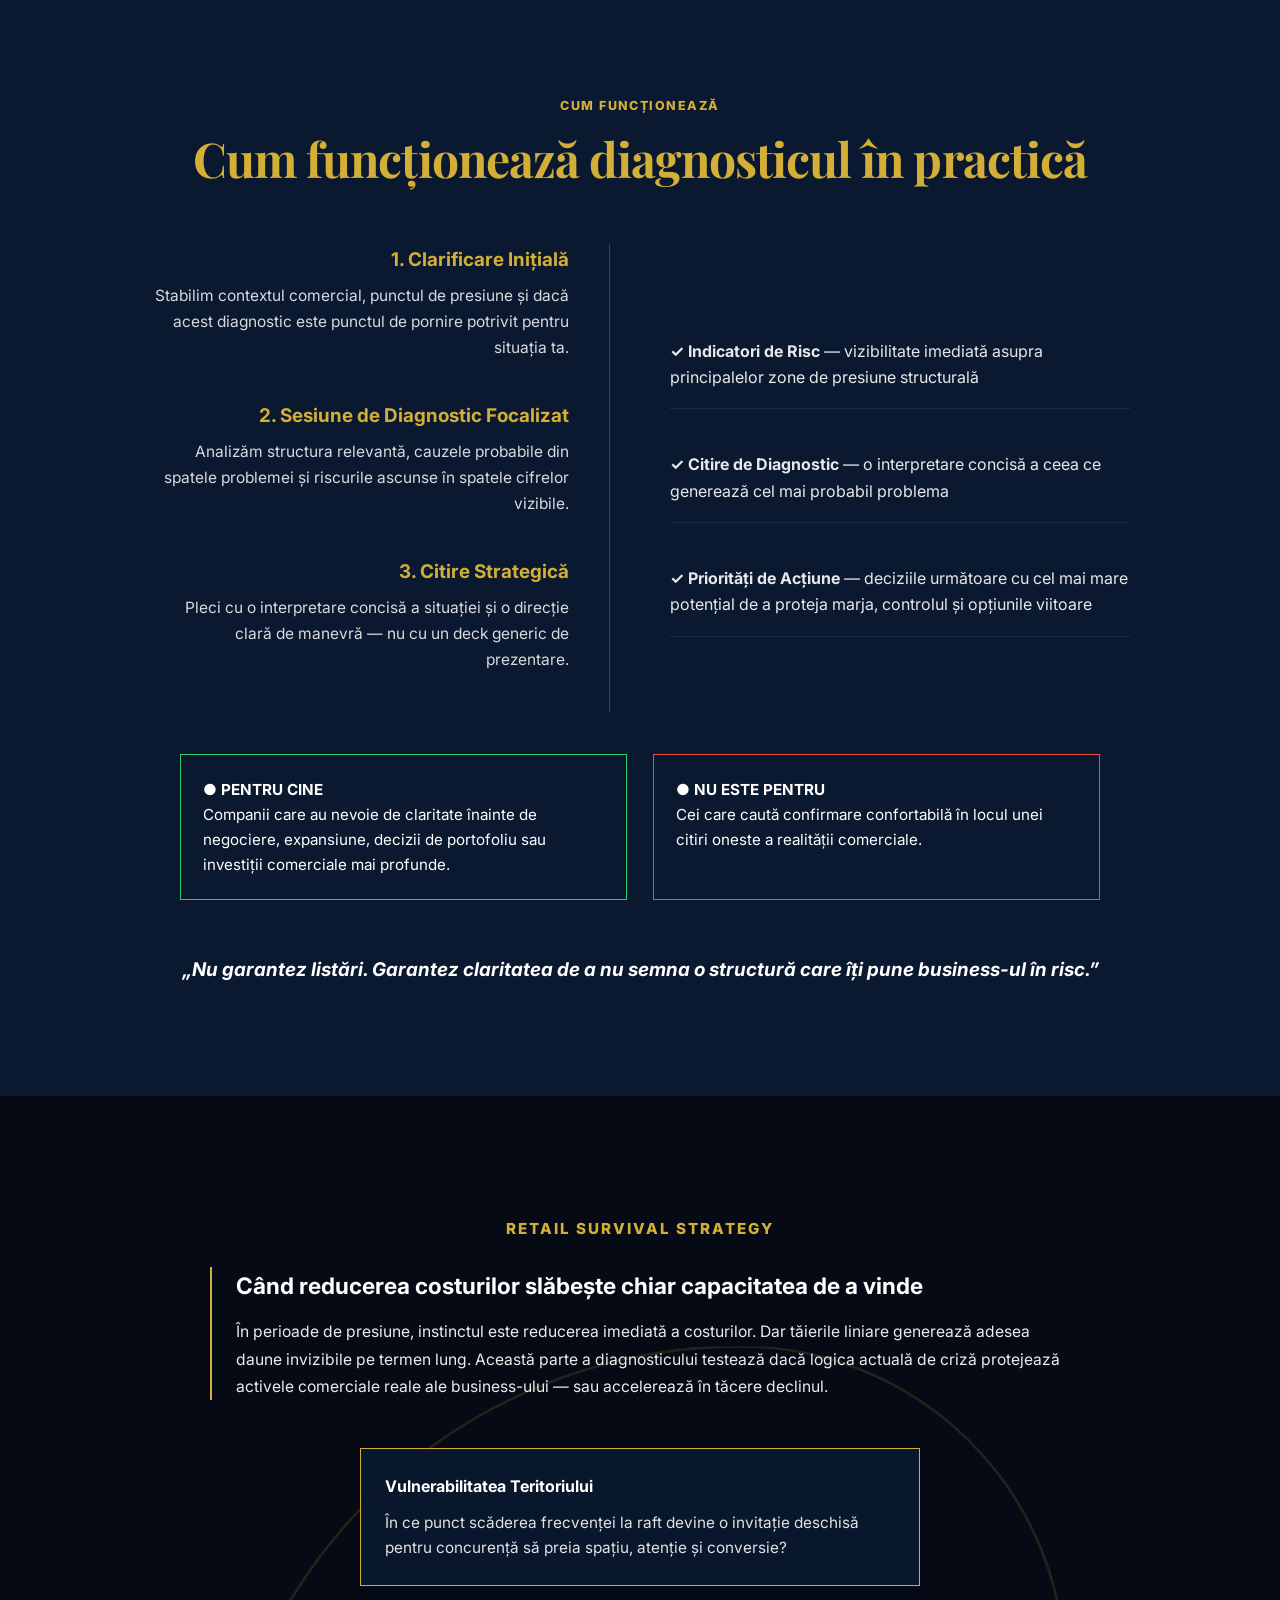
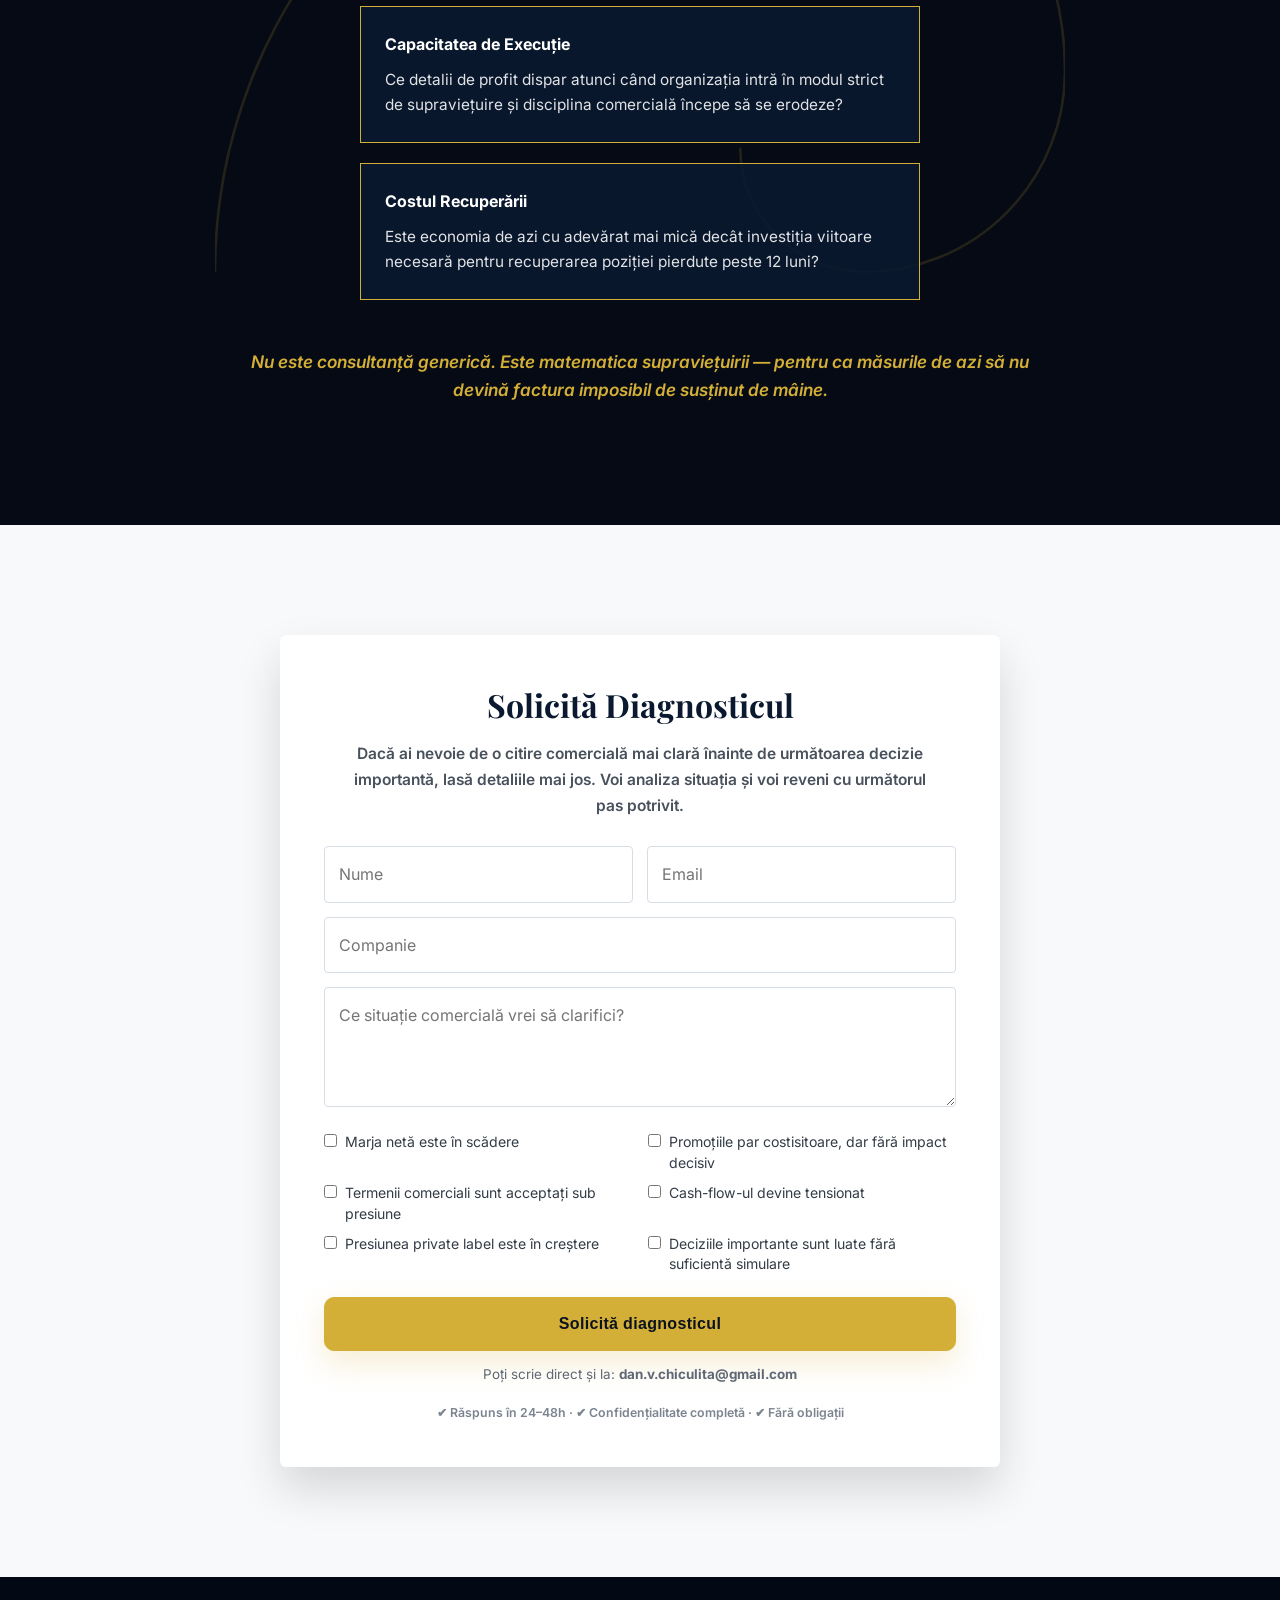
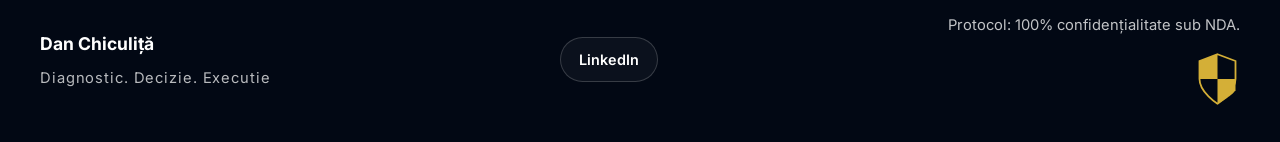
==== commit 8fa94a57: "Update index-ro.html" ====
--- a/index-ro.html
+++ b/index-ro.html
@@ -1112,7 +1112,289 @@
     padding: 12px 18px;
   }
 }
-
+/* =========================
+   HEADER
+========================= */
+header {
+  position: relative;
+  z-index: 20;
+}
+
+.header-inner {
+  max-width: 1200px;
+  margin: 0 auto;
+  padding: 18px 24px 10px;
+  display: flex;
+  justify-content: space-between;
+  align-items: center;
+}
+
+.back-link {
+  display: inline-flex;
+  align-items: center;
+  gap: 6px;
+  font-size: 0.92rem;
+  font-weight: 500;
+  color: rgba(255,255,255,0.82);
+  text-decoration: none;
+  padding: 10px 14px;
+  border-radius: 10px;
+  background: rgba(255,255,255,0.06);
+  border: 1px solid rgba(255,255,255,0.08);
+  backdrop-filter: blur(6px);
+  transition: all 0.2s ease;
+}
+
+.back-link:hover {
+  color: #ffffff;
+  background: rgba(255,255,255,0.1);
+  border-color: rgba(212,175,55,0.35);
+}
+
+.lang-switch {
+  display: flex;
+  align-items: center;
+  gap: 10px;
+  font-size: 0.95rem;
+}
+
+.lang-switch span {
+  color: rgba(255,255,255,0.35);
+}
+
+.lang-switch a {
+  color: rgba(255,255,255,0.62);
+  text-decoration: none;
+  font-weight: 500;
+  transition: color 0.2s ease, opacity 0.2s ease;
+}
+
+.lang-switch a:hover {
+  color: #ffffff;
+}
+
+.lang-switch a.active {
+  color: #ffffff;
+  font-weight: 700;
+  pointer-events: none;
+}
+
+/* =========================
+   HERO SECTION
+========================= */
+#hero-section {
+  position: relative;
+  padding: 54px 0 82px;
+}
+
+.hero-inner {
+  max-width: 900px;
+  margin: 0 auto;
+  padding: 0 24px;
+  text-align: center;
+}
+
+.eyebrow.hero-label,
+.hero-label {
+  display: inline-flex;
+  align-items: center;
+  justify-content: center;
+  padding: 12px 20px;
+  margin-bottom: 22px;
+  border-radius: 999px;
+  border: 1px solid rgba(255,255,255,0.14);
+  background: rgba(255,255,255,0.04);
+  color: #ffffff;
+  font-size: 1.08rem;
+  font-weight: 700;
+  letter-spacing: 0.12em;
+  text-transform: uppercase;
+}
+
+.hero-kicker {
+  max-width: 860px;
+  margin: 0 auto 18px;
+  font-size: 1.08rem;
+  line-height: 1.5;
+  font-weight: 600;
+  color: rgba(255,255,255,0.9);
+}
+
+.hero-quote {
+  max-width: 860px;
+  margin: 0 auto 20px;
+  font-size: 4rem;
+  line-height: 0.98;
+  font-weight: 600;
+  color: #d4af37;
+  letter-spacing: -0.02em;
+}
+
+.hero-subheadline {
+  max-width: 760px;
+  margin: 0 auto 18px;
+  font-size: 1.65rem;
+  line-height: 1.32;
+  font-weight: 500;
+  color: #d4af37;
+}
+
+.hero-subtitle {
+  max-width: 820px;
+  margin: 0 auto 28px;
+  font-size: 1.18rem;
+  line-height: 1.65;
+  font-weight: 600;
+  color: rgba(255,255,255,0.9);
+}
+
+.hero-cta,
+.hero-actions {
+  display: flex;
+  justify-content: center;
+  align-items: stretch;
+  gap: 14px;
+  flex-wrap: wrap;
+  margin: 0 auto 26px;
+}
+
+.hero-cta a,
+.hero-actions a,
+.hero-cta .btn,
+.hero-actions .btn,
+.btn-primary,
+.btn-secondary {
+  display: inline-flex;
+  align-items: center;
+  justify-content: center;
+  min-height: 54px;
+  padding: 0 26px;
+  border-radius: 10px;
+  text-decoration: none;
+  font-size: 1rem;
+  font-weight: 700;
+  transition: all 0.2s ease;
+  box-sizing: border-box;
+}
+
+.btn-primary {
+  background: #d4af37;
+  color: #0b1220;
+  border: 1px solid #d4af37;
+}
+
+.btn-primary:hover {
+  background: #e1bc45;
+  border-color: #e1bc45;
+}
+
+.btn-secondary {
+  background: rgba(255,255,255,0.02);
+  color: #ffffff;
+  border: 1px solid rgba(255,255,255,0.18);
+}
+
+.btn-secondary:hover {
+  background: rgba(255,255,255,0.06);
+  border-color: rgba(255,255,255,0.34);
+}
+
+.hero-note {
+  max-width: 900px;
+  margin: 0 auto 10px;
+  font-size: 1.05rem;
+  line-height: 1.6;
+  color: rgba(255,255,255,0.78);
+}
+
+.hero-proof {
+  max-width: 760px;
+  margin: 0 auto;
+  font-size: 0.98rem;
+  line-height: 1.5;
+  color: rgba(255,255,255,0.58);
+}
+
+/* =========================
+   MOBILE
+========================= */
+@media (max-width: 768px) {
+  .header-inner {
+    padding: 14px 18px 8px;
+  }
+
+  .back-link {
+    font-size: 0.84rem;
+    padding: 8px 12px;
+  }
+
+  .lang-switch {
+    font-size: 0.88rem;
+    gap: 8px;
+  }
+
+  #hero-section {
+    padding: 42px 0 64px;
+  }
+
+  .hero-inner {
+    padding: 0 18px;
+  }
+
+  .eyebrow.hero-label,
+  .hero-label {
+    font-size: 0.9rem;
+    letter-spacing: 0.09em;
+    padding: 10px 16px;
+    margin-bottom: 18px;
+  }
+
+  .hero-kicker {
+    font-size: 0.98rem;
+    margin-bottom: 14px;
+  }
+
+  .hero-quote {
+    font-size: 2.8rem;
+    margin-bottom: 16px;
+  }
+
+  .hero-subheadline {
+    font-size: 1.25rem;
+    margin-bottom: 14px;
+  }
+
+  .hero-subtitle {
+    font-size: 1rem;
+    margin-bottom: 22px;
+  }
+
+  .hero-cta,
+  .hero-actions {
+    gap: 12px;
+    margin-bottom: 22px;
+  }
+
+  .hero-cta a,
+  .hero-actions a,
+  .hero-cta .btn,
+  .hero-actions .btn,
+  .btn-primary,
+  .btn-secondary {
+    min-height: 50px;
+    width: 100%;
+    max-width: 320px;
+    font-size: 0.96rem;
+  }
+
+  .hero-note {
+    font-size: 0.96rem;
+  }
+
+  .hero-proof {
+    font-size: 0.9rem;
+  }
+}
   </style>
 </head>
 <body>
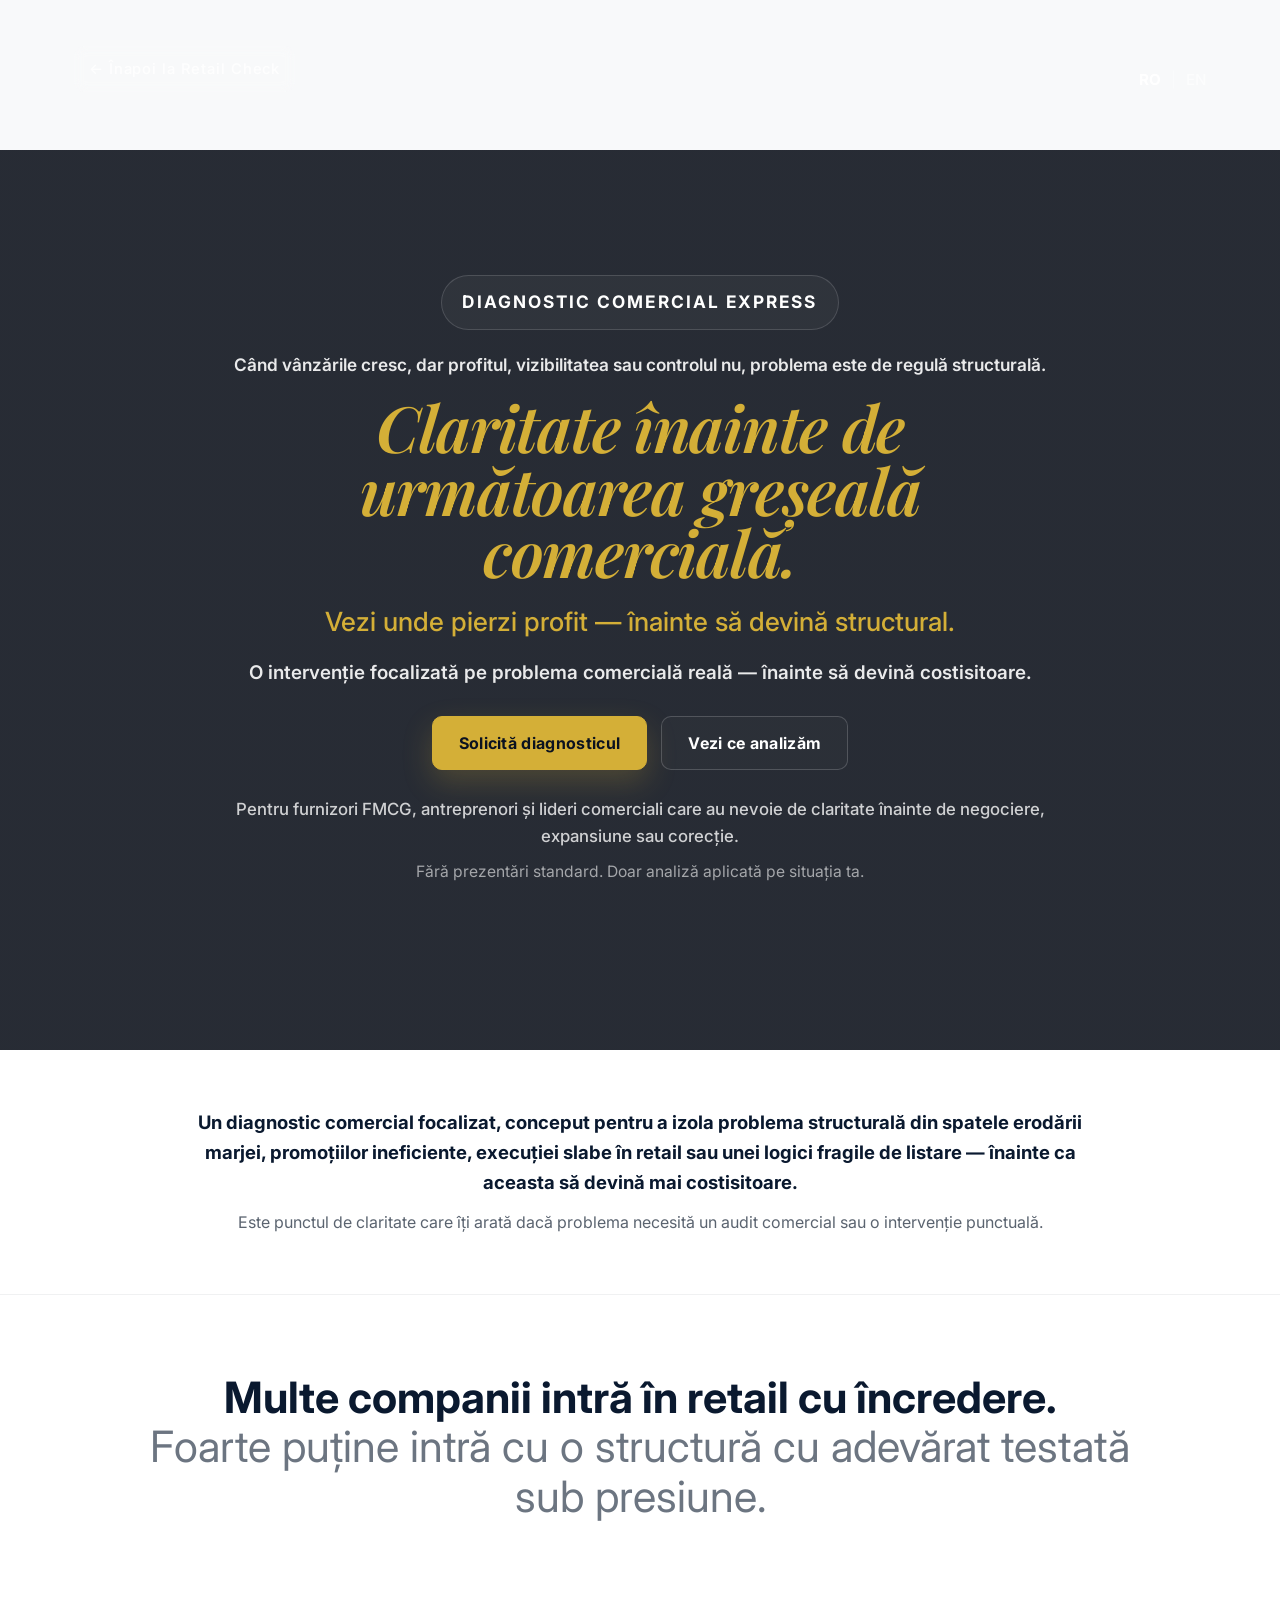
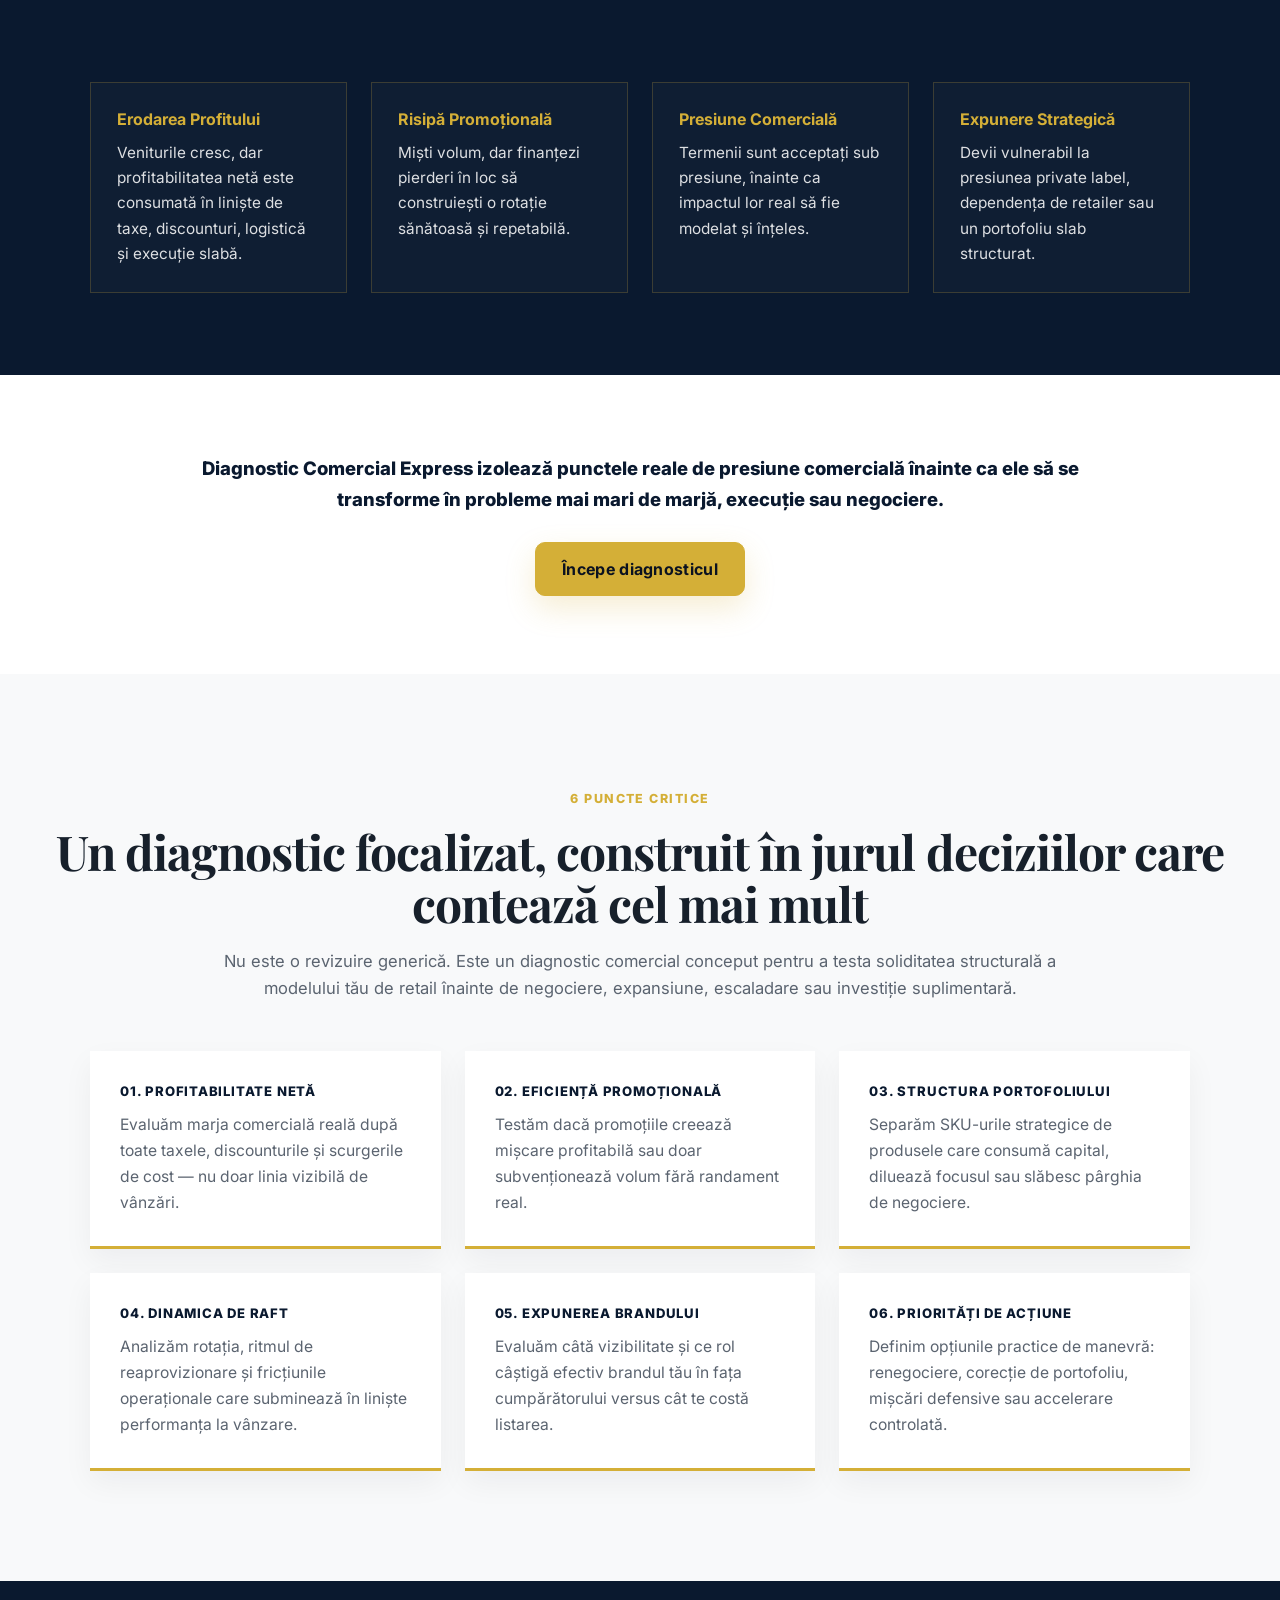
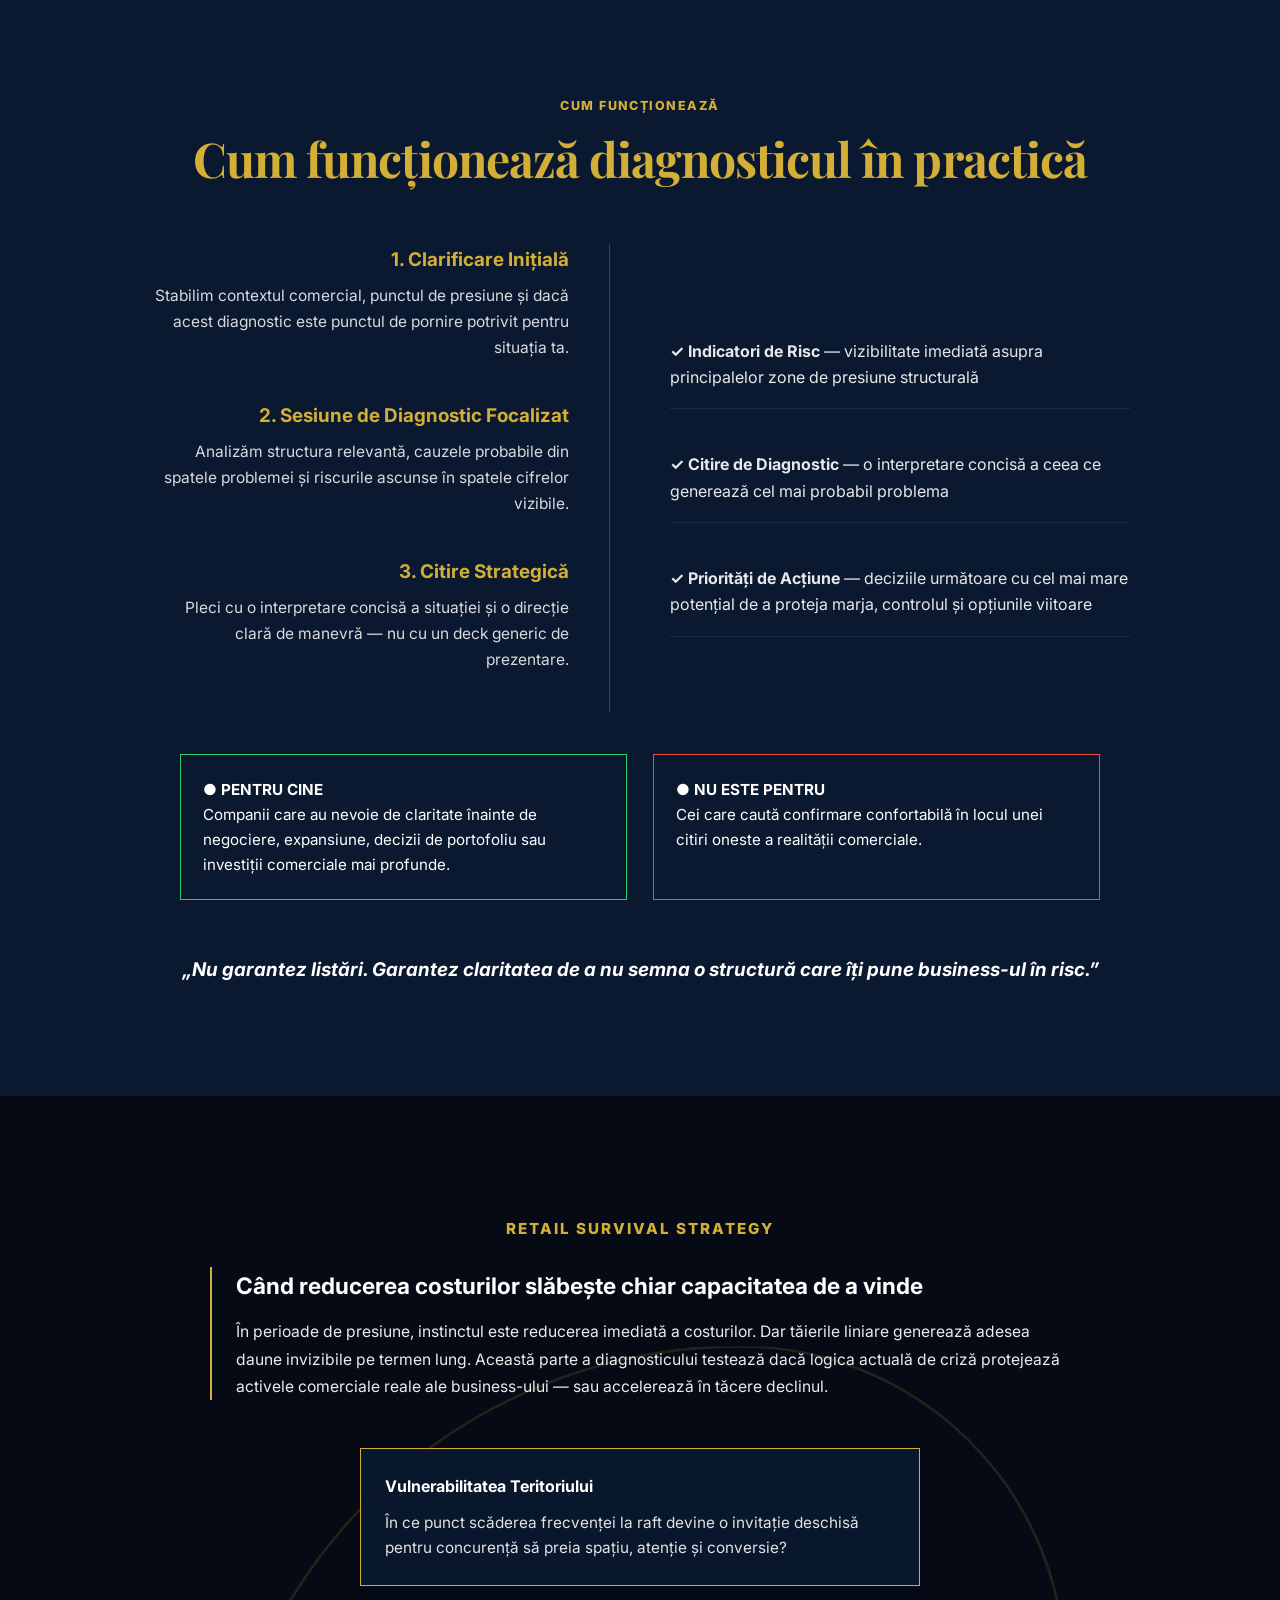
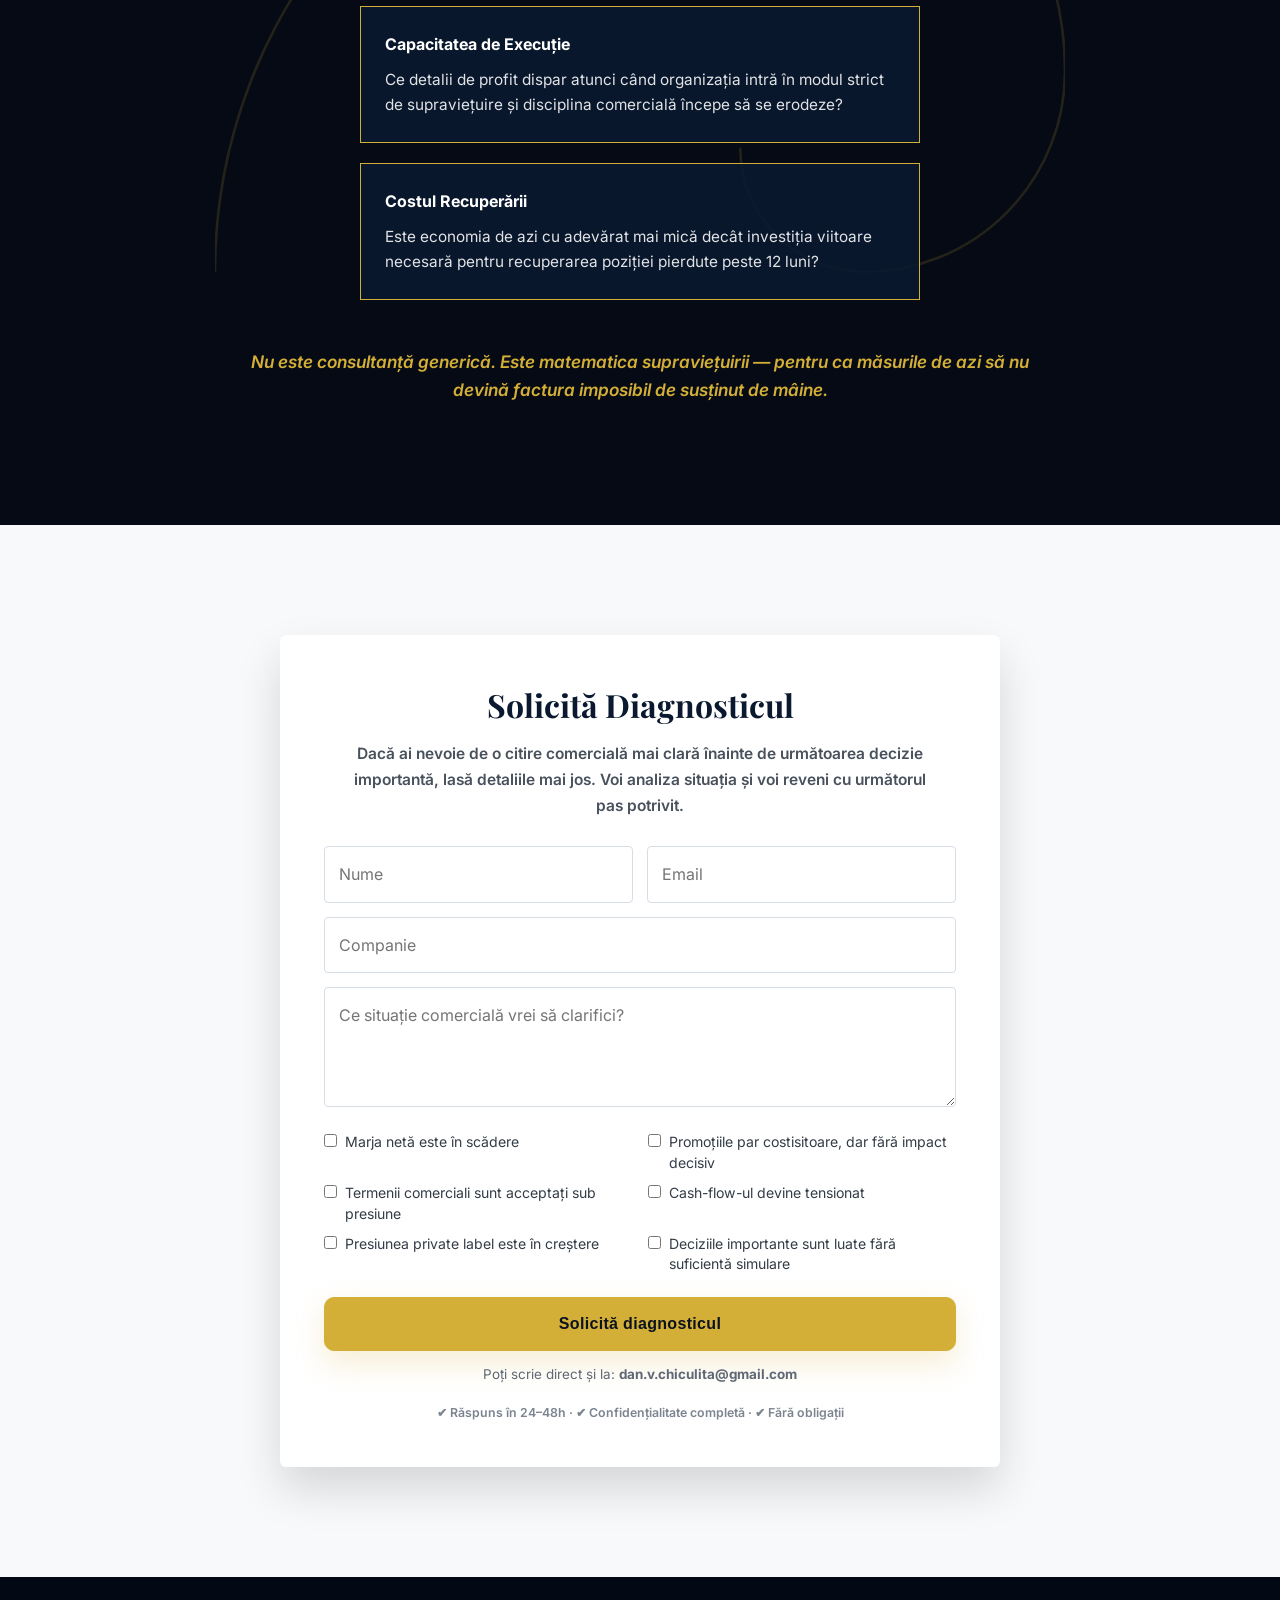
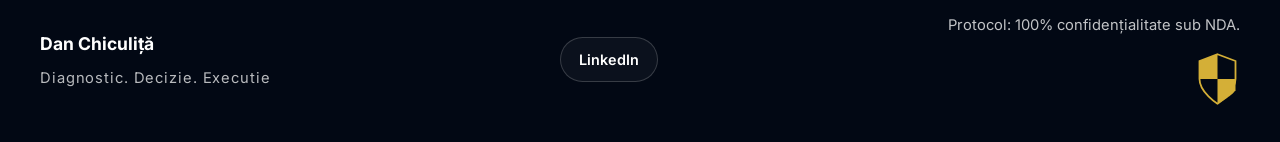
==== commit 1d7c0508: "Update index-ro.html" ====
--- a/index-ro.html
+++ b/index-ro.html
@@ -1395,6 +1395,16 @@
     font-size: 0.9rem;
   }
 }
+  header {
+  position: relative; /* IMPORTANT */
+}  
+ #hero-section {
+  padding-top: 40px;
+}
+
+.hero-inner {
+  margin-top: 0;
+}   
   </style>
 </head>
 <body>
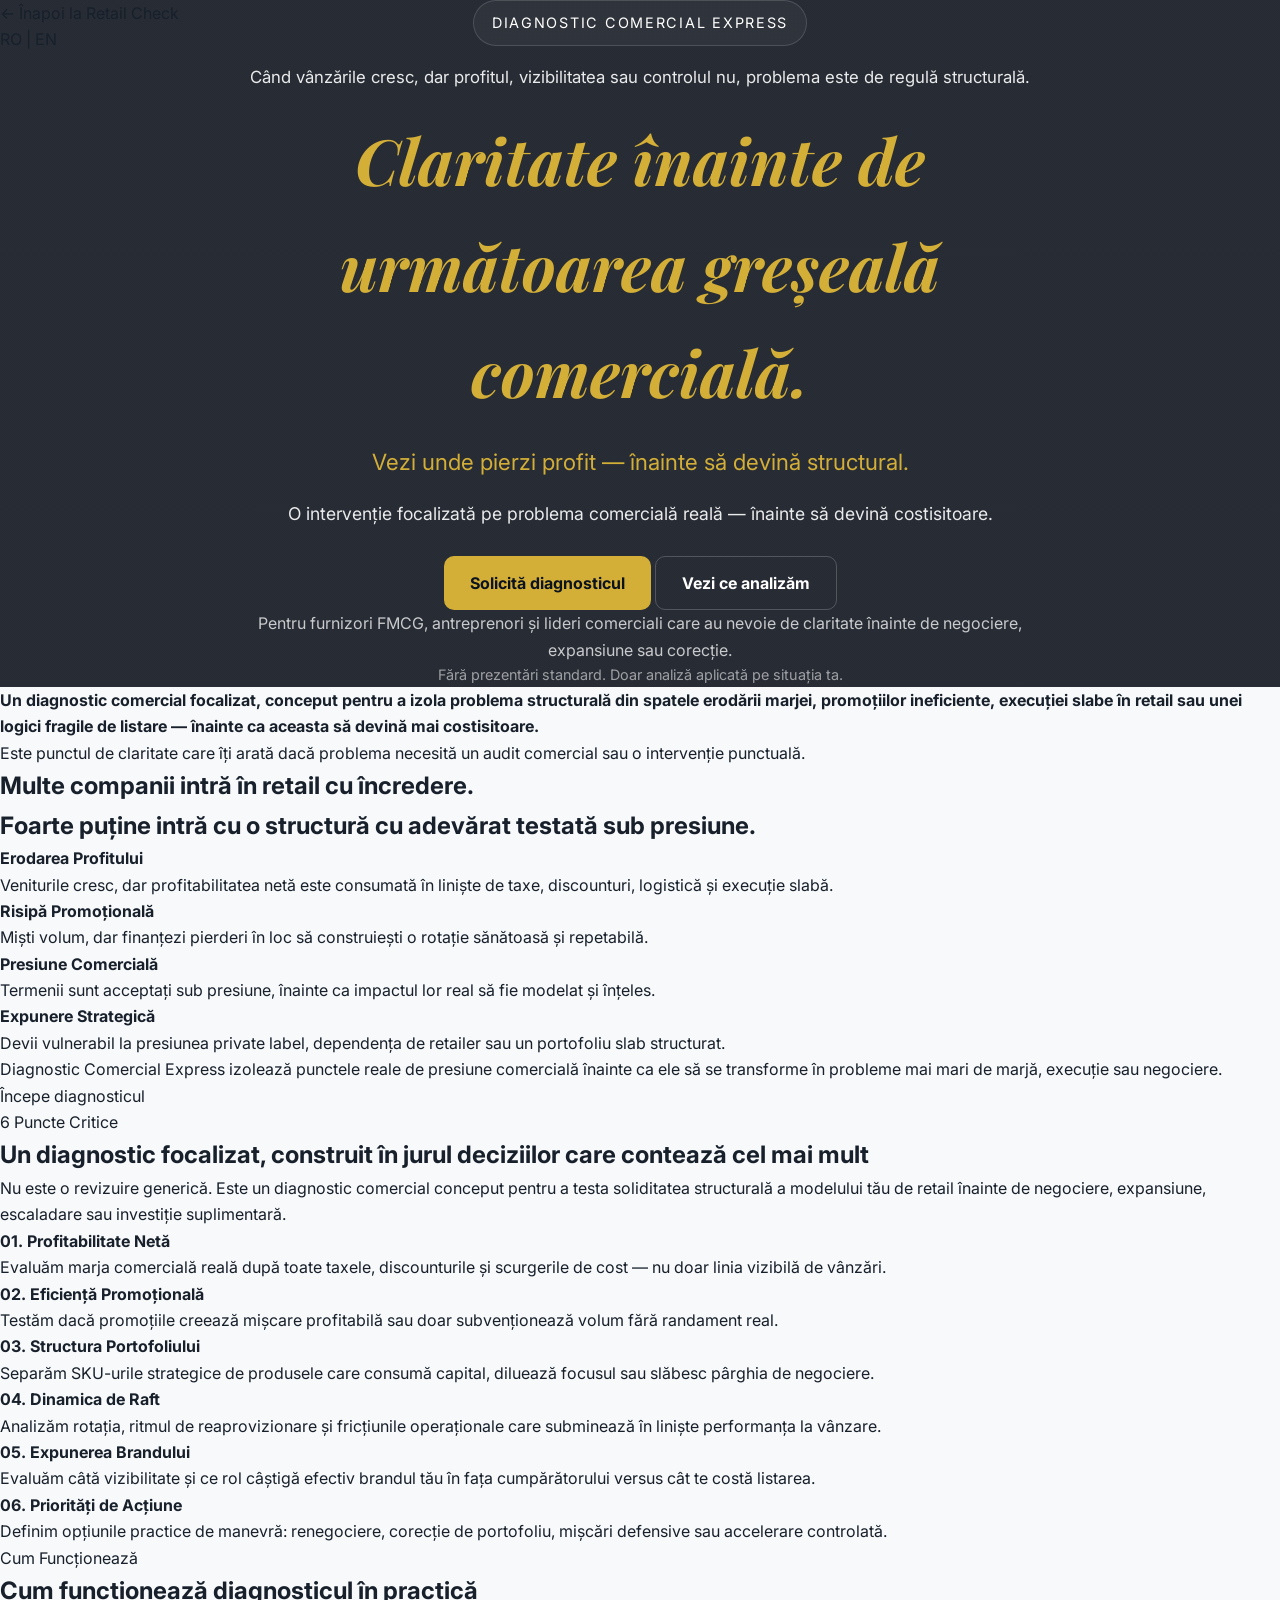
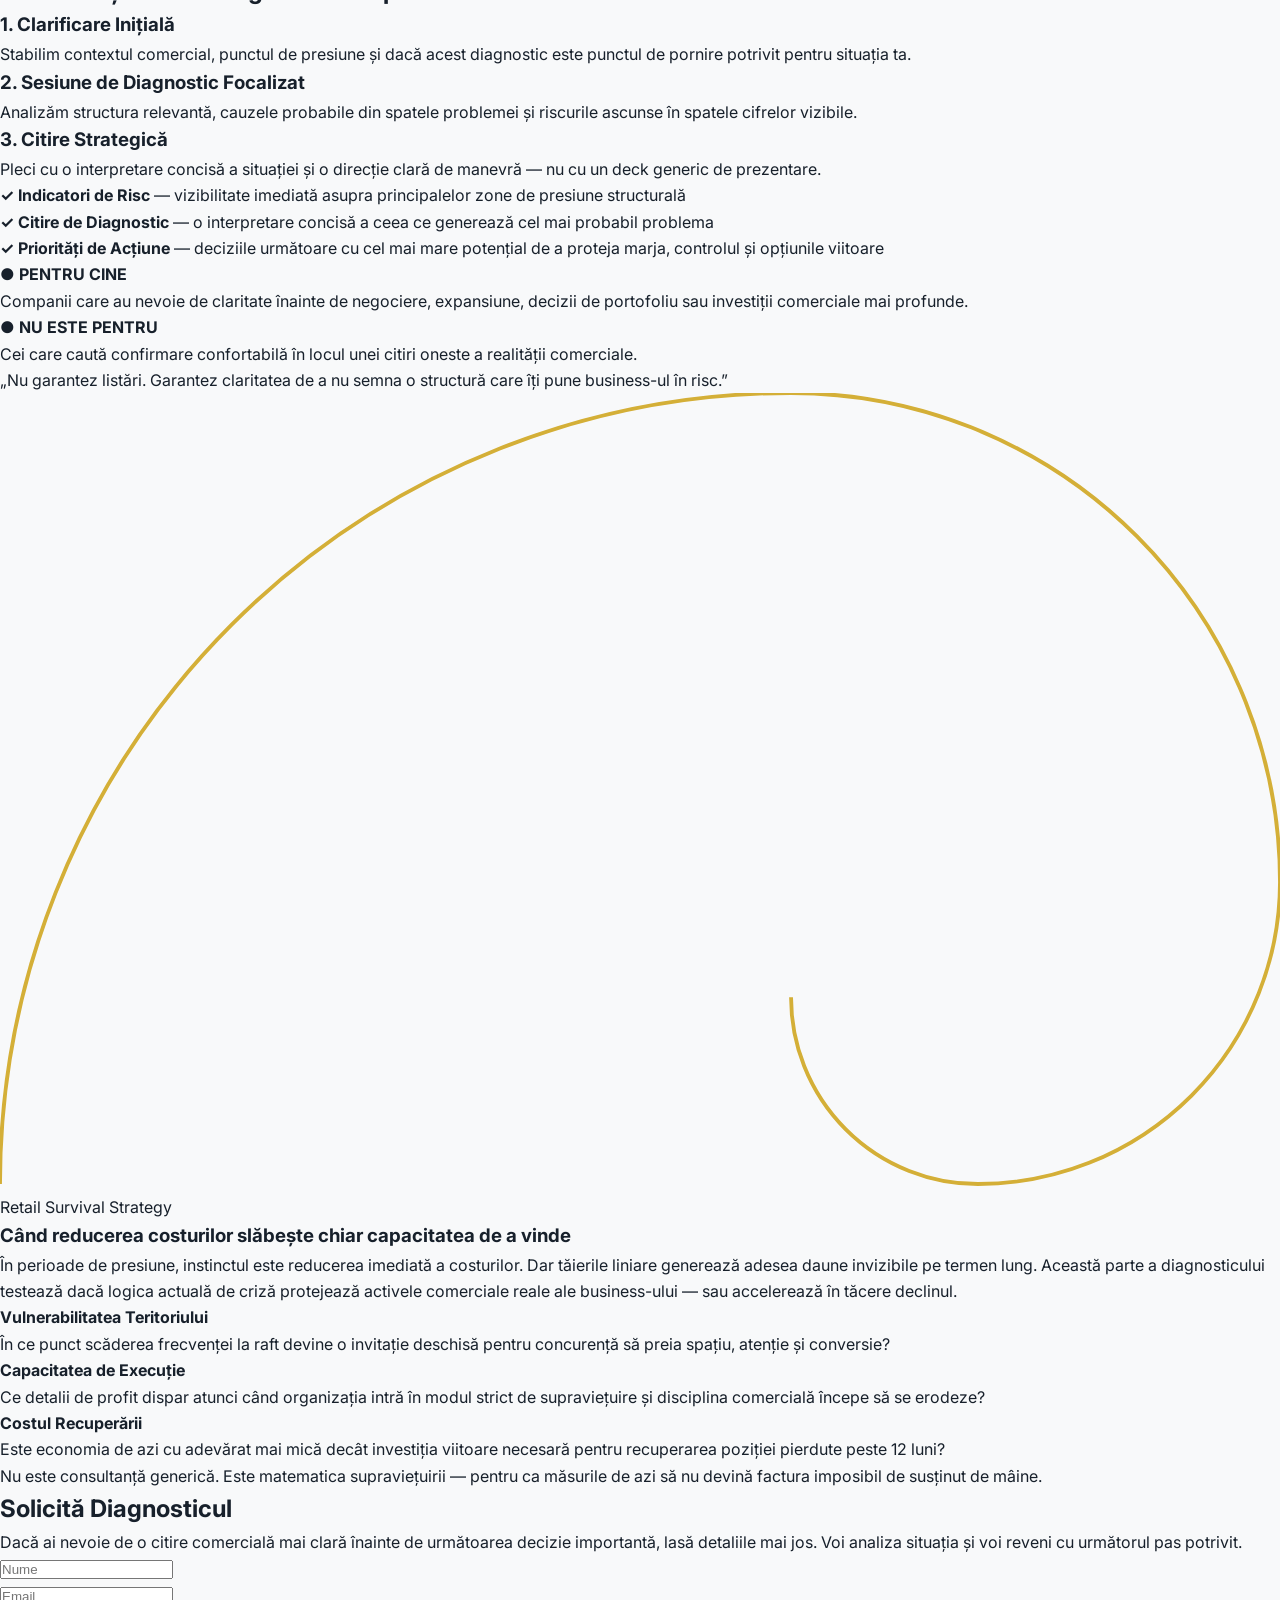
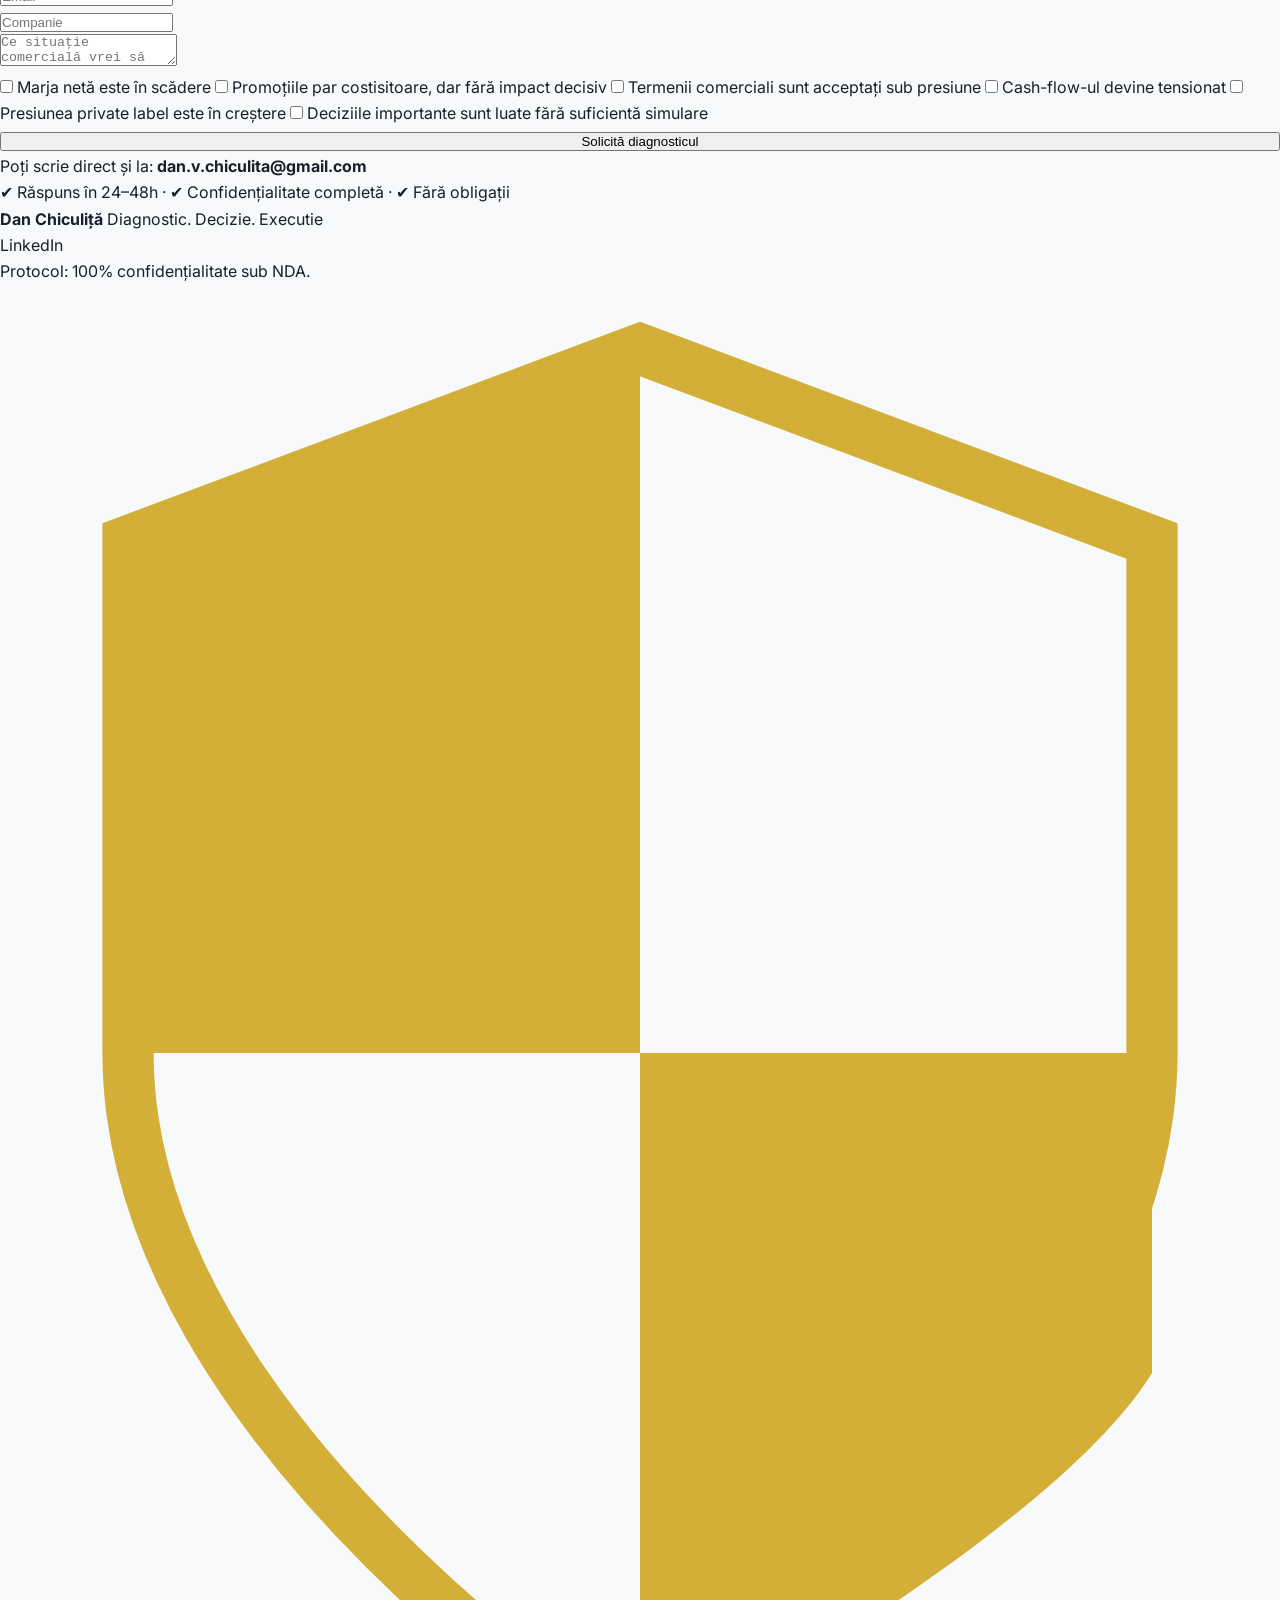
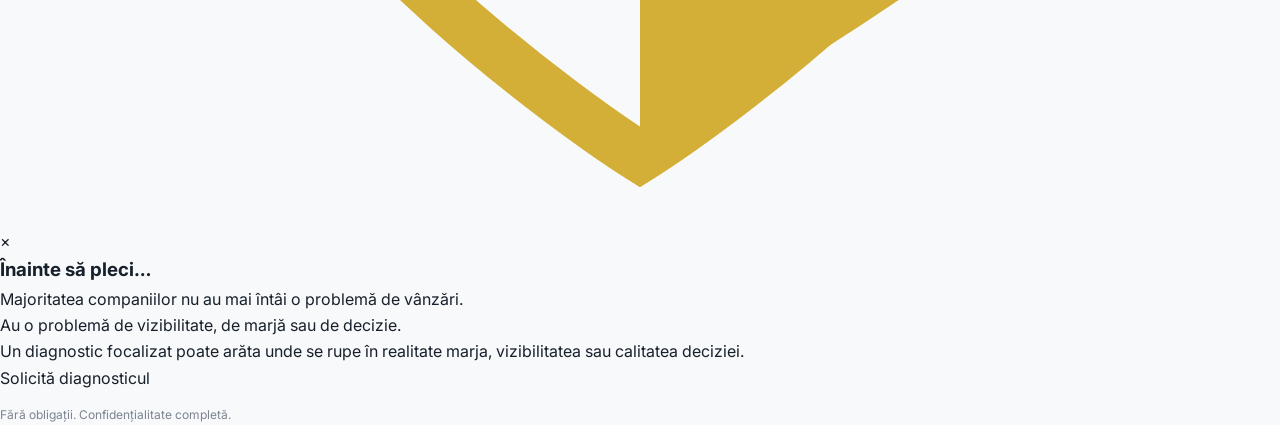
==== commit f5c0ec81: "Update index-ro.html" ====
--- a/index-ro.html
+++ b/index-ro.html
@@ -1,21 +1,21 @@
 <!DOCTYPE html>
-<html lang="ro">
+<html lang="en">
 <head>
   <meta charset="UTF-8" />
   <meta name="viewport" content="width=device-width, initial-scale=1.0" />
-  <title>Diagnostic Comercial Express | Dan Chiculiță</title>
+  <title>Commercial Express Diagnostic | Dan Chiculiță</title>
+
   <link href="https://fonts.googleapis.com/css2?family=Playfair+Display:ital,wght@0,700;0,900;1,700&family=Inter:wght@300;400;600;700;800&display=swap" rel="stylesheet">
+
   <style>
+
     :root {
       --bg-dark: #050a14;
       --navy-deep: #0a192f;
-      --navy-soft: #10233f;
       --accent-gold: #d4af37;
       --pearl-white: #f8f9fa;
       --text-gray: #5b6470;
       --text-dark: #17202b;
-      --line-soft: rgba(212,175,55,0.22);
-      --shadow: 0 22px 46px rgba(0,0,0,0.14);
     }
 
     * {
@@ -37,1374 +37,225 @@
     }
 
     a {
+      text-decoration: none;
       color: inherit;
-      text-decoration: none;
-    }
-
-    .container {
-      width: min(1180px, calc(100% - 40px));
+    }
+
+    /* =========================
+       HEADER
+    ========================= */
+
+   header {
+  position: absolute;
+  top: 0;
+  left: 0;
+  width: 100%;
+  z-index: 30;
+}
+
+#hero-section {
+  background:
+    linear-gradient(rgba(5,10,20,0.86), rgba(5,10,20,0.86)),
+    url('supermarket.jpg') center center / cover no-repeat;
+  color: white;
+  text-align: center;
+@media (max-width: 768px) {
+  #hero-section {
+    padding: 96px 18px 64px;
+  }
+}
+
+    .back-link {
+      display: inline-flex;
+      align-items: center;
+      gap: 6px;
+      font-size: 0.92rem;
+      color: rgba(255,255,255,0.82);
+      padding: 10px 14px;
+      border-radius: 10px;
+      background: rgba(255,255,255,0.06);
+      border: 1px solid rgba(255,255,255,0.08);
+      backdrop-filter: blur(6px);
+      transition: all 0.2s ease;
+    }
+
+    .back-link:hover {
+      background: rgba(255,255,255,0.1);
+      border-color: rgba(212,175,55,0.35);
+    }
+
+    .lang-switch {
+      display: flex;
+      align-items: center;
+      gap: 10px;
+    }
+
+    .lang-switch span {
+      color: rgba(255,255,255,0.35);
+    }
+
+    .lang-switch a {
+      display: inline-flex;
+      align-items: center;
+      justify-content: center;
+      min-width: 44px;
+      height: 40px;
+      padding: 0 14px;
+      border-radius: 999px;
+      border: 1px solid rgba(255,255,255,0.16);
+      background: rgba(15,23,42,0.34);
+      color: #ffffff;
+      font-size: 0.88rem;
+      font-weight: 700;
+      transition: all 0.25s ease;
+    }
+
+    .lang-switch a.active {
+      background: rgba(255,255,255,0.14);
+      pointer-events: none;
+    }
+
+    /* =========================
+       HERO
+    ========================= */
+
+    #hero-section {
+      background:
+        linear-gradient(rgba(5,10,20,0.86), rgba(5,10,20,0.86)),
+        url('supermarket.jpg') center center / cover no-repeat;
+      color: white;
+      text-align: center;
+      padding: 40px 20px 90px;
+    }
+
+    .hero-inner {
+      max-width: 900px;
       margin: 0 auto;
-    }
-
-    .section-title {
-      font-family: 'Playfair Display', serif;
-      font-size: clamp(2rem, 4vw, 3rem);
-      line-height: 1.08;
-      letter-spacing: -0.02em;
-      margin-bottom: 18px;
-    }
-
-    .section-lead {
-      font-size: 1.04rem;
-      color: var(--text-gray);
-      max-width: 860px;
-      margin: 0 auto;
-    }
-
-    .eyebrow {
-      display: inline-block;
-      font-size: 0.78rem;
-      font-weight: 800;
+      padding: 0 24px;
+    }
+
+    .hero-label {
+      display: inline-flex;
+      padding: 10px 18px;
+      border-radius: 999px;
+      border: 1px solid rgba(255,255,255,0.14);
+      background: rgba(255,255,255,0.04);
+      font-size: 0.9rem;
       letter-spacing: 0.12em;
       text-transform: uppercase;
+      margin-bottom: 18px;
+    }
+
+    .hero-kicker {
+      font-size: 1.05rem;
+      margin-bottom: 16px;
+      color: rgba(255,255,255,0.9);
+    }
+
+    .hero-quote {
+      font-family: 'Playfair Display', serif;
+      font-size: clamp(2.8rem, 5vw, 4.4rem);
+      font-style: italic;
       color: var(--accent-gold);
-      margin-bottom: 16px;
-    }
-   .hero-label {
-  display: inline-block;
-  padding: 7px 14px;
-  border-radius: 999px;
-  border: 1px solid rgba(255,255,255,0.14);
-  background: rgba(255,255,255,0.03);
-  color: rgba(255,255,255,0.82);
-  font-size: 0.72rem;
-  font-weight: 800;
-  letter-spacing: 0.08em;
-  text-transform: uppercase;
-  margin-bottom: 20px;
-}
+      margin-bottom: 20px;
+    }
+
+    .hero-subheadline {
+      font-size: 1.4rem;
+      color: var(--accent-gold);
+      margin-bottom: 18px;
+    }
+
+    .hero-subtitle {
+      font-size: 1.1rem;
+      margin-bottom: 28px;
+      color: rgba(255,255,255,0.9);
+    }
+
+    .hero-actions {
+      display: flex;
+      justify-content: center;
+      gap: 14px;
+      flex-wrap: wrap;
+      margin-bottom: 20px;
+    }
 
     .btn-primary,
     .btn-secondary {
       display: inline-flex;
       align-items: center;
       justify-content: center;
-      min-height: 52px;
-      padding: 15px 28px;
-      border-radius: 4px;
-      font-weight: 800;
-      letter-spacing: 0.02em;
-      transition: transform 0.25s ease, box-shadow 0.25s ease, background 0.25s ease, border-color 0.25s ease;
-      cursor: pointer;
-      border: none;
+      min-height: 54px;
+      padding: 0 26px;
+      border-radius: 10px;
+      font-weight: 700;
+      font-size: 1rem;
+      transition: all 0.2s ease;
     }
 
     .btn-primary {
       background: var(--accent-gold);
-      color: #111;
-      box-shadow: 0 12px 30px rgba(212,175,55,0.22);
+      color: #0b1220;
     }
 
     .btn-primary:hover {
+      background: #e1bc45;
       transform: translateY(-2px);
-      box-shadow: 0 18px 34px rgba(212,175,55,0.28);
-      background: #ddb94a;
     }
 
     .btn-secondary {
-      background: transparent;
+      border: 1px solid rgba(255,255,255,0.2);
       color: white;
-      border: 1px solid rgba(255,255,255,0.28);
     }
 
     .btn-secondary:hover {
-      transform: translateY(-2px);
-      border-color: rgba(255,255,255,0.52);
-      background: rgba(255,255,255,0.05);
-    }
-
-    header {
-      position: absolute;
-      width: 100%;
-      top: 0;
-      left: 0;
-      z-index: 100;
-      padding: 28px 0;
-    }
-
- .header-inner {
-  width: min(1180px, calc(100% - 40px));
-  margin: 0 auto;
-  display: flex;
-  justify-content: space-between;
-  align-items: center;
-  gap: 20px;
-}
-
-.brand-wrap {
-  display: flex;
-  align-items: center;
-  gap: 12px;
-  flex-wrap: wrap;
-}
-
-.brand-name {
-  color: white;
-  font-family: 'Playfair Display', serif;
-  font-size: 1.55rem;
-  font-weight: 700;
-  line-height: 1.05;
-}
-
-.logo-dde {
-  color: var(--accent-gold);
-  font-size: 0.76rem;
-  font-weight: 900;
-  text-transform: uppercase;
-  letter-spacing: 0.08em;
-  white-space: nowrap;
-}
-
-.linkedin-btn {
-  color: white;
-  font-weight: 700;
-  border: 1px solid rgba(255,255,255,0.3);
-  padding: 10px 18px;
-  border-radius: 4px;
-  transition: all 0.25s ease;
-  white-space: nowrap;
-}
-    .linkedin-btn:hover {
       background: rgba(255,255,255,0.06);
-      border-color: rgba(255,255,255,0.5);
-    }
-
-    #hero-section {
-      min-height: 100vh;
-      background:
-        linear-gradient(rgba(5,10,20,0.86), rgba(5,10,20,0.86)),
-        url('supermarket.jpg') center center / cover no-repeat;
-      display: flex;
-      align-items: center;
-      justify-content: center;
-      text-align: center;
-      color: white;
-      padding: 120px 20px 90px;
-    }
-
-    .hero-inner {
-      max-width: 980px;
-      margin: 0 auto;
-    }
-
-    .hero-kicker {
-      font-size: 1.08rem;
-      font-weight: 800;
-      color: #f3f3f3;
-      margin-bottom: 22px;
-    }
-
-    .hero-quote {
-      font-family: 'Playfair Display', serif;
-      font-size: clamp(2.4rem, 5vw, 4.3rem);
-      line-height: 1.02;
-      font-style: italic;
-      color: var(--accent-gold);
-      margin-bottom: 22px;
-    }
-
-    .hero-subtitle {
-      max-width: 920px;
-      margin: 0 auto;
-      font-size: clamp(1.05rem, 2vw, 1.22rem);
-      font-weight: 700;
-      line-height: 1.6;
-      color: #f1f5f9;
-    }
-
-    .hero-actions {
-      margin-top: 36px;
-      display: flex;
-      justify-content: center;
-      gap: 14px;
-      flex-wrap: wrap;
     }
 
     .hero-note {
-      margin-top: 20px;
-      font-size: 0.92rem;
-      color: rgba(255,255,255,0.72);
-      font-weight: 500;
-    }
-
-    .promise-strip {
-      padding: 58px 20px;
-      background: #ffffff;
-      text-align: center;
-      border-bottom: 1px solid rgba(10,25,47,0.06);
-    }
-
-    .promise-strip strong {
-      display: block;
-      font-size: 1.16rem;
-      line-height: 1.6;
-      color: var(--navy-deep);
-      max-width: 900px;
-      margin: 0 auto 12px;
-    }
-
-    .promise-strip p {
       font-size: 1rem;
-      color: var(--text-gray);
-      max-width: 860px;
-      margin: 0 auto;
-    }
-
-    .triptych {
-      text-align: center;
-    }
-
-    .triptych-top,
-    .triptych-bottom {
-      background: white;
-      padding: 78px 20px;
-    }
-
-    .triptych-top h2 {
-      font-size: clamp(1.8rem, 4vw, 2.7rem);
-      line-height: 1.15;
-      color: var(--navy-deep);
-      max-width: 980px;
-      margin: 0 auto;
-    }
-
-    .triptych-top span {
-      font-weight: 400;
-      color: #6c7581;
-    }
-
-    .triptych-middle {
-      background: var(--navy-deep);
-      color: white;
-      padding: 82px 20px;
-    }
-
-    .risk-grid {
-      display: grid;
-      grid-template-columns: repeat(4, minmax(0, 1fr));
-      gap: 24px;
-      max-width: 1100px;
-      margin: 0 auto;
-    }
-
-    .risk-card {
-      border: 1px solid var(--line-soft);
-      padding: 26px;
-      text-align: left;
-      background: rgba(255,255,255,0.02);
-      transition: 0.3s ease;
-    }
-
-    .risk-card:hover {
-      border-color: var(--accent-gold);
-      transform: translateY(-5px);
-      box-shadow: 0 12px 26px rgba(212,175,55,0.14);
-    }
-
-    .risk-card h4 {
-      color: var(--accent-gold);
-      margin-bottom: 10px;
-      font-size: 1rem;
-      line-height: 1.3;
-    }
-
-    .risk-card p {
-      color: rgba(255,255,255,0.86);
-      font-size: 0.96rem;
-    }
-
-    .triptych-bottom p {
-      font-size: 1.16rem;
-      font-weight: 800;
-      margin-bottom: 28px;
-      color: var(--navy-deep);
-      max-width: 960px;
-      margin-left: auto;
-      margin-right: auto;
-    }
-
-    #critical-points {
-      padding: 110px 20px;
-      background: var(--pearl-white);
-      text-align: center;
-    }
-
-    .points-grid {
-      display: grid;
-      grid-template-columns: repeat(3, minmax(0, 1fr));
-      gap: 24px;
-      max-width: 1100px;
-      margin: 48px auto 0;
-    }
-
-    .point-box {
-      background: white;
-      padding: 30px;
-      border-bottom: 3px solid var(--accent-gold);
-      text-align: left;
-      box-shadow: 0 12px 28px rgba(16, 24, 40, 0.05);
-    }
-
-    .point-box h4 {
-      color: var(--navy-deep);
-      font-weight: 800;
-      font-size: 0.82rem;
-      text-transform: uppercase;
-      letter-spacing: 0.06em;
-      margin-bottom: 10px;
-    }
-
-    .point-box p {
-      color: var(--text-gray);
-      font-size: 0.98rem;
-    }
-
-    #roadmap {
-      padding: 110px 20px;
-      background: var(--navy-deep);
-      color: white;
-    }
-
-    .roadmap-head {
-      text-align: center;
-      margin-bottom: 60px;
-    }
-
-    .roadmap-head .section-title {
-      color: var(--accent-gold);
-    }
-
-    .roadmap-wrap {
-      max-width: 980px;
-      margin: 0 auto;
-      display: grid;
-      grid-template-columns: 1fr 1fr;
-      gap: 60px;
-    }
-
-    .timeline {
-      border-right: 1px solid rgba(212,175,55,0.3);
-      padding-right: 40px;
-      text-align: right;
-    }
-
-    .timeline-step {
-      margin-bottom: 40px;
-    }
-
-    .timeline-step h3 {
-      color: var(--accent-gold);
-      font-size: 1.18rem;
-      margin-bottom: 8px;
-    }
-
-    .timeline-step p {
-      color: rgba(255,255,255,0.84);
-      font-size: 0.97rem;
-    }
-
-    .deliverables {
-      display: flex;
-      flex-direction: column;
-      justify-content: center;
-      gap: 24px;
-    }
-
-    .deliverable-item {
-      padding: 18px 0;
-      border-bottom: 1px solid rgba(255,255,255,0.08);
-      color: rgba(255,255,255,0.9);
-    }
-
-    .qualification-grid {
-      max-width: 920px;
-      margin: 42px auto 0;
-      display: grid;
-      grid-template-columns: 1fr 1fr;
-      gap: 26px;
-    }
-
-    .qualification-box {
-      padding: 22px;
-      font-size: 0.95rem;
-    }
-
-    .qualification-box.good {
-      border: 1px solid #2ecc71;
-    }
-
-    .qualification-box.bad {
-      border: 1px solid #e74c3c;
-    }
-
-    .roadmap-quote {
-      text-align: center;
-      margin-top: 54px;
-      font-style: italic;
-      font-weight: 700;
-      font-size: 1.18rem;
-      color: white;
-      max-width: 920px;
-      margin-left: auto;
-      margin-right: auto;
-    }
-
-    #survival-strategy {
-      padding: 120px 20px;
-      background: var(--bg-dark);
-      color: white;
-      position: relative;
-      text-align: center;
-    }
-
-    .spiral-bg {
-      position: absolute;
-      top: 50%;
-      left: 50%;
-      transform: translate(-50%, -50%);
-      width: 850px;
-      max-width: 90%;
-      opacity: 0.15;
-      pointer-events: none;
-    }
-
-    .survival-inner {
-      position: relative;
-      z-index: 10;
-      max-width: 860px;
-      margin: 0 auto;
-    }
-
-    .survival-title {
-      color: var(--accent-gold);
-      margin-bottom: 26px;
-      letter-spacing: 0.13em;
-      text-transform: uppercase;
-      font-size: 0.95rem;
-      font-weight: 800;
-    }
-
-    .survival-intro {
-      margin-bottom: 48px;
-      text-align: left;
-      border-left: 2px solid var(--accent-gold);
-      padding-left: 24px;
-    }
-
-    .survival-intro h3 {
-      margin-bottom: 14px;
-      font-size: 1.42rem;
-    }
-
-    .survival-intro p {
-      font-size: 0.98rem;
-      opacity: 0.92;
-      line-height: 1.75;
-    }
-
-    .survival-boxes {
-      display: flex;
-      flex-direction: column;
-      gap: 20px;
-      align-items: center;
-    }
-
-    .survival-box {
-      border: 1px solid var(--accent-gold);
-      padding: 24px;
-      background: rgba(10,25,47,0.9);
-      width: 100%;
-      max-width: 560px;
-      text-align: left;
-    }
-
-    .survival-box strong {
-      display: block;
-      margin-bottom: 10px;
-      color: white;
-    }
-
-    .survival-box p {
-      color: rgba(255,255,255,0.88);
-      font-size: 0.96rem;
-    }
-
-    .survival-close {
-      margin-top: 48px;
-      font-size: 1.08rem;
-      font-weight: 600;
-      font-style: italic;
-      color: var(--accent-gold);
-      max-width: 780px;
-      margin-left: auto;
-      margin-right: auto;
-    }
-
-    #contact {
-      padding: 110px 20px;
-      text-align: center;
-      background: var(--pearl-white);
-    }
-
-    .form-container {
-      max-width: 720px;
-      margin: 0 auto;
-      background: white;
-      padding: 44px;
-      border-radius: 6px;
-      box-shadow: var(--shadow);
-      text-align: left;
-    }
-
-    .form-header {
-      text-align: center;
-      margin-bottom: 28px;
-    }
-
-    .form-header h2 {
-      font-family: 'Playfair Display', serif;
-      margin-bottom: 10px;
-      font-size: 2rem;
-      color: var(--navy-deep);
-    }
-
-    .form-header p {
-      font-size: 0.97rem;
-      line-height: 1.65;
-      color: #48515c;
-      font-weight: 600;
-      max-width: 580px;
-      margin: 0 auto;
-    }
-
-    .form-grid {
-      display: grid;
-      grid-template-columns: 1fr 1fr;
-      gap: 14px;
-      margin-bottom: 16px;
-    }
-
-    .full-width {
-      grid-column: 1 / -1;
-    }
-
-    input, textarea, select {
-      width: 100%;
-      padding: 14px 14px;
-      border: 1px solid #d7dde4;
-      border-radius: 4px;
-      font: inherit;
-      color: var(--text-dark);
-      background: #fff;
-    }
-
-    textarea {
-      min-height: 120px;
-      resize: vertical;
-    }
-
-    input:focus, textarea:focus, select:focus {
-      outline: none;
-      border-color: var(--accent-gold);
-      box-shadow: 0 0 0 4px rgba(212,175,55,0.12);
-    }
-
-    .checklist {
-      display: grid;
-      grid-template-columns: 1fr 1fr;
-      gap: 10px 16px;
-      font-size: 0.88rem;
-      margin: 18px 0 22px;
-      color: #343d47;
-    }
-
-    .checklist label {
-      display: flex;
-      align-items: flex-start;
-      gap: 8px;
-      line-height: 1.45;
-    }
-
-    .checklist input[type="checkbox"] {
-      width: auto;
-      margin-top: 2px;
-    }
-
-    .form-footer {
-      margin-top: 18px;
-      font-size: 0.77rem;
-      color: #7b848f;
-      text-align: center;
-      font-weight: 600;
-    }
-
-    .micro-note {
-      margin-top: 12px;
-      text-align: center;
-      font-size: 0.84rem;
-      color: #5f6874;
-    }
-
-    footer {
-  background: #020814;
-  padding: 36px 24px;
-}
-
-/* container principal */
-.footer-inner {
-  max-width: 1200px;
-  margin: 0 auto;
-  display: flex;
-  justify-content: space-between;
-  align-items: center;
-  gap: 24px;
-  flex-wrap: wrap;
-}
-
-/* coloane */
-.footer-left,
-.footer-social,
-.footer-right {
-  display: flex;
-  flex-direction: column;
-  gap: 8px;
-}
-
-/* stanga */
-.footer-left strong {
-  font-size: 1.1rem;
-  color: #ffffff;
-}
-
-.footer-left span {
-  font-size: 0.92rem;
-  color: rgba(255,255,255,0.72);
-  letter-spacing: 0.06em;
-}
-
-/* linkedin buton */
-.footer-social {
-  align-items: center;
-}
-
-.footer-social a {
-  display: inline-flex;
-  align-items: center;
-  justify-content: center;
-  padding: 10px 18px;
-  border: 1px solid rgba(255,255,255,0.18);
-  border-radius: 999px;
-  color: #ffffff;
-  text-decoration: none;
-  font-weight: 600;
-  font-size: 0.9rem;
-  transition: all 0.25s ease;
-  background: rgba(255,255,255,0.04);
-}
-
-.footer-social a:hover {
-  border-color: rgba(212,175,55,0.65);
-  color: #d4af37;
-  background: rgba(212,175,55,0.08);
-}
-
-/* dreapta */
-.footer-right {
-  align-items: flex-end;
-}
-
-.footer-right p {
-  margin: 0;
-  color: rgba(255,255,255,0.76);
-  font-size: 0.92rem;
-}
-
-/* shield */
-.shield-svg {
-  width: 36px;
-  height: auto;
-  margin-top: 6px;
-}
-
-/* MOBILE */
-@media (max-width: 768px) {
-  .footer-inner {
-    flex-direction: column;
-    align-items: flex-start;
-    gap: 18px;
-  }
-
-  .footer-social {
-    align-items: flex-start;
-  }
-
-  .footer-right {
-    align-items: flex-start;
-  }
-}
-
-    .shield-svg {
-      width: 45px;
-      fill: var(--accent-gold);
-    }
-
-    #exitPopup {
-      display: none;
-      position: fixed;
-      inset: 0;
-      background: rgba(0,0,0,0.76);
-      z-index: 9999;
-      justify-content: center;
-      align-items: center;
-      padding: 20px;
-    }
-
-    .popup-box {
-      background: white;
-      width: min(560px, 100%);
-      border-radius: 6px;
-      padding: 38px 34px 30px;
-      text-align: center;
-      position: relative;
-      box-shadow: 0 28px 70px rgba(0,0,0,0.28);
-    }
-
-    .popup-close {
-      position: absolute;
-      top: 12px;
-      right: 16px;
-      font-size: 24px;
-      font-weight: 700;
-      color: #333;
-      cursor: pointer;
-      line-height: 1;
-    }
-
-    .popup-box h3 {
-      font-family: 'Playfair Display', serif;
-      font-size: 1.9rem;
-      line-height: 1.15;
-      color: var(--navy-deep);
-      margin-bottom: 14px;
-    }
-
-    .popup-box p {
-      color: #4f5863;
-      margin-bottom: 12px;
-    }
-
-    .popup-strong {
-      font-weight: 700;
-      color: var(--text-dark);
-      margin-bottom: 22px;
-    }
-
-   @media (max-width: 980px) {
-  .risk-grid,
-  .points-grid {
-    grid-template-columns: 1fr;
-  }
-
-  .roadmap-wrap,
-  .qualification-grid {
-    grid-template-columns: 1fr;
-  }
-
-  .timeline {
-    border-right: none;
-    border-bottom: 1px solid rgba(212,175,55,0.3);
-    padding-right: 0;
-    padding-bottom: 30px;
-    text-align: left;
-  }
-
-  .header-inner {
-    width: min(1180px, calc(100% - 28px));
-  }
-}
-
-@media (max-width: 760px) {
-  .header-inner {
-    flex-direction: column;
-    text-align: center;
-    gap: 14px;
-  }
-
-  .brand-wrap {
-    flex-direction: column;
-    align-items: center;
-    text-align: center;
-    gap: 10px;
-  }
-
-  .brand-name {
-    font-size: 2.05rem;
-  }
-
-  .logo-dde {
-    font-size: 0.72rem;
-    letter-spacing: 0.09em;
-  }
-
-  .hero-label {
-    padding: 6px 12px;
-    font-size: 0.68rem;
-    letter-spacing: 0.08em;
-    margin-bottom: 16px;
-  }
-
-  .hero-kicker {
-    font-size: 0.98rem;
-    margin-bottom: 18px;
-  }
-
-  .hero-quote {
-    font-size: clamp(2.1rem, 8vw, 3.4rem);
-    line-height: 1.02;
-    margin-bottom: 18px;
-  }
-
-  .hero-subtitle {
-    font-size: 1rem;
-    line-height: 1.6;
-  }
-
-  .hero-actions {
-    flex-direction: column;
-    gap: 12px;
-  }
-
-  .btn-primary,
-  .btn-secondary {
-    width: 100%;
-  }
-
-  .form-grid,
-  .checklist {
-    grid-template-columns: 1fr;
-  }
-
-  .form-container {
-    padding: 30px 22px;
-  }
-
-  .footer-inner,
-  .footer-right {
-    flex-direction: column;
-    text-align: center;
-  }
-
-  .triptych-top,
-  .triptych-middle,
-  .triptych-bottom,
-  #critical-points,
-  #roadmap,
-  #survival-strategy,
-  #contact {
-    padding-top: 72px;
-    padding-bottom: 72px;
-  }
-
-  .promise-strip {
-    padding-top: 42px;
-    padding-bottom: 42px;
-  }
- 
-}
-
-@media (max-width: 640px) {
-  header {
-    padding: 20px 0;
-  }
-
-  .header-inner {
-    gap: 12px;
-  }
-
-  .brand-name {
-    font-size: 1.75rem;
-  }
-
-  .logo-dde {
-    font-size: 0.68rem;
-    letter-spacing: 0.08em;
-  }
-
-  .lang-switch {
-    gap: 8px;
-  }
-
-  .lang-switch a {
-    min-width: 40px;
-    height: 36px;
-    padding: 0 12px;
-    font-size: 0.8rem;
-  }
-
-  .linkedin-btn {
-    padding: 9px 14px;
-    font-size: 0.88rem;
-  }
-
-  #hero-section {
-    padding: 150px 20px 72px;
-  }
-
-  .hero-label {
-    font-size: 0.66rem;
-    padding: 6px 10px;
-    margin-bottom: 14px;
-  }
-
-  .hero-kicker {
-    font-size: 0.92rem;
-    margin-bottom: 16px;
-  }
-
-  .hero-quote {
-    font-size: clamp(2rem, 10vw, 3.1rem);
-    line-height: 0.98;
-  }
-
-  .hero-subtitle {
-    font-size: 0.96rem;
-    line-height: 1.65;
-  }
-
-  .hero-note {
-    font-size: 0.86rem;
-    line-height: 1.55;
-  }
-}
-.back-link {
-  display: inline-block;
-  margin-bottom: 20px;
-  font-size: 0.9rem;
-  color: rgba(255,255,255,0.85);
-  text-decoration: none;
-  letter-spacing: 0.06em;
-  padding: 6px 10px;
-  border-radius: 6px;
-  background: rgba(255,255,255,0.06);
-  backdrop-filter: blur(6px);
-  transition: all 0.25s ease;
-}
-
-.back-link:hover {
-  color: #d4af37;
-  background: rgba(212,175,55,0.12);
-  transform: translateX(-4px);
-}
-   /* HEADER */
-.header-inner {
-  max-width: 1200px;
-  margin: 0 auto;
-  padding: 14px 24px;
-  display: flex;
-  justify-content: space-between;
-  align-items: center;
-}
-
-.back-link {
-  font-size: 0.85rem;
-  color: rgba(255,255,255,0.75);
-  text-decoration: none;
-  transition: all 0.2s ease;
-}
-
-.back-link:hover {
-  color: #d4af37;
-  transform: translateX(-3px);
-}
-
-.lang-switch {
-  font-size: 0.85rem;
-}
-
-.lang-switch a {
-  color: rgba(255,255,255,0.6);
-  text-decoration: none;
-}
-
-.lang-switch a.active {
-  color: #ffffff;
-  font-weight: 700;
-  pointer-events: none;
-}
-
-/* HERO */
-.hero-inner {
-  max-width: 760px;
-  margin: 0 auto;
-  padding: 40px 24px;
-}
-
-.hero-label {
-  font-size: 1.05rem;
-  letter-spacing: 0.14em;
-  margin-bottom: 18px;
-  color: #ffffff;
-}
-
-.hero-kicker {
-  font-size: 0.95rem;
-  color: rgba(255,255,255,0.7);
-  margin-bottom: 14px;
-}
-
-.hero-quote {
-  font-size: 2.2rem;
-  line-height: 1.2;
-  margin-bottom: 14px;
-}
-
-.hero-subheadline {
-  font-size: 1.05rem;
-  color: #d4af37;
-  margin-bottom: 14px;
-}
-
-.hero-subtitle {
-  font-size: 0.95rem;
-  color: rgba(255,255,255,0.75);
-  margin-bottom: 22px;
-}
-
-.hero-cta {
-  display: flex;
-  gap: 12px;
-  margin-bottom: 20px;
-  flex-wrap: wrap;
-}
-
-.hero-target {
-  font-size: 0.9rem;
-  color: rgba(255,255,255,0.7);
-  margin-bottom: 8px;
-}
-
-.hero-proof {
-  font-size: 0.85rem;
-  color: rgba(255,255,255,0.55);
-}
-
-/* MOBILE */
-@media (max-width: 768px) {
-  .hero-quote {
-    font-size: 1.8rem;
-  }
-
-  .hero-inner {
-    padding: 28px 18px;
-  }
-
-  .header-inner {
-    padding: 12px 18px;
-  }
-}
-/* =========================
-   HEADER
-========================= */
-header {
-  position: relative;
-  z-index: 20;
-}
-
-.header-inner {
-  max-width: 1200px;
-  margin: 0 auto;
-  padding: 18px 24px 10px;
-  display: flex;
-  justify-content: space-between;
-  align-items: center;
-}
-
-.back-link {
-  display: inline-flex;
-  align-items: center;
-  gap: 6px;
-  font-size: 0.92rem;
-  font-weight: 500;
-  color: rgba(255,255,255,0.82);
-  text-decoration: none;
-  padding: 10px 14px;
-  border-radius: 10px;
-  background: rgba(255,255,255,0.06);
-  border: 1px solid rgba(255,255,255,0.08);
-  backdrop-filter: blur(6px);
-  transition: all 0.2s ease;
-}
-
-.back-link:hover {
-  color: #ffffff;
-  background: rgba(255,255,255,0.1);
-  border-color: rgba(212,175,55,0.35);
-}
-
-.lang-switch {
-  display: flex;
-  align-items: center;
-  gap: 10px;
-  font-size: 0.95rem;
-}
-
-.lang-switch span {
-  color: rgba(255,255,255,0.35);
-}
-
-.lang-switch a {
-  color: rgba(255,255,255,0.62);
-  text-decoration: none;
-  font-weight: 500;
-  transition: color 0.2s ease, opacity 0.2s ease;
-}
-
-.lang-switch a:hover {
-  color: #ffffff;
-}
-
-.lang-switch a.active {
-  color: #ffffff;
-  font-weight: 700;
-  pointer-events: none;
-}
-
-/* =========================
-   HERO SECTION
-========================= */
-#hero-section {
-  position: relative;
-  padding: 54px 0 82px;
-}
-
-.hero-inner {
-  max-width: 900px;
-  margin: 0 auto;
-  padding: 0 24px;
-  text-align: center;
-}
-
-.eyebrow.hero-label,
-.hero-label {
-  display: inline-flex;
-  align-items: center;
-  justify-content: center;
-  padding: 12px 20px;
-  margin-bottom: 22px;
-  border-radius: 999px;
-  border: 1px solid rgba(255,255,255,0.14);
-  background: rgba(255,255,255,0.04);
-  color: #ffffff;
-  font-size: 1.08rem;
-  font-weight: 700;
-  letter-spacing: 0.12em;
-  text-transform: uppercase;
-}
-
-.hero-kicker {
-  max-width: 860px;
-  margin: 0 auto 18px;
-  font-size: 1.08rem;
-  line-height: 1.5;
-  font-weight: 600;
-  color: rgba(255,255,255,0.9);
-}
-
-.hero-quote {
-  max-width: 860px;
-  margin: 0 auto 20px;
-  font-size: 4rem;
-  line-height: 0.98;
-  font-weight: 600;
-  color: #d4af37;
-  letter-spacing: -0.02em;
-}
-
-.hero-subheadline {
-  max-width: 760px;
-  margin: 0 auto 18px;
-  font-size: 1.65rem;
-  line-height: 1.32;
-  font-weight: 500;
-  color: #d4af37;
-}
-
-.hero-subtitle {
-  max-width: 820px;
-  margin: 0 auto 28px;
-  font-size: 1.18rem;
-  line-height: 1.65;
-  font-weight: 600;
-  color: rgba(255,255,255,0.9);
-}
-
-.hero-cta,
-.hero-actions {
-  display: flex;
-  justify-content: center;
-  align-items: stretch;
-  gap: 14px;
-  flex-wrap: wrap;
-  margin: 0 auto 26px;
-}
-
-.hero-cta a,
-.hero-actions a,
-.hero-cta .btn,
-.hero-actions .btn,
-.btn-primary,
-.btn-secondary {
-  display: inline-flex;
-  align-items: center;
-  justify-content: center;
-  min-height: 54px;
-  padding: 0 26px;
-  border-radius: 10px;
-  text-decoration: none;
-  font-size: 1rem;
-  font-weight: 700;
-  transition: all 0.2s ease;
-  box-sizing: border-box;
-}
-
-.btn-primary {
-  background: #d4af37;
-  color: #0b1220;
-  border: 1px solid #d4af37;
-}
-
-.btn-primary:hover {
-  background: #e1bc45;
-  border-color: #e1bc45;
-}
-
-.btn-secondary {
-  background: rgba(255,255,255,0.02);
-  color: #ffffff;
-  border: 1px solid rgba(255,255,255,0.18);
-}
-
-.btn-secondary:hover {
-  background: rgba(255,255,255,0.06);
-  border-color: rgba(255,255,255,0.34);
-}
-
-.hero-note {
-  max-width: 900px;
-  margin: 0 auto 10px;
-  font-size: 1.05rem;
-  line-height: 1.6;
-  color: rgba(255,255,255,0.78);
-}
-
-.hero-proof {
-  max-width: 760px;
-  margin: 0 auto;
-  font-size: 0.98rem;
-  line-height: 1.5;
-  color: rgba(255,255,255,0.58);
-}
-
-/* =========================
-   MOBILE
-========================= */
-@media (max-width: 768px) {
-  .header-inner {
-    padding: 14px 18px 8px;
-  }
-
-  .back-link {
-    font-size: 0.84rem;
-    padding: 8px 12px;
-  }
-
-  .lang-switch {
-    font-size: 0.88rem;
-    gap: 8px;
-  }
-
-  #hero-section {
-    padding: 42px 0 64px;
-  }
-
-  .hero-inner {
-    padding: 0 18px;
-  }
-
-  .eyebrow.hero-label,
-  .hero-label {
-    font-size: 0.9rem;
-    letter-spacing: 0.09em;
-    padding: 10px 16px;
-    margin-bottom: 18px;
-  }
-
-  .hero-kicker {
-    font-size: 0.98rem;
-    margin-bottom: 14px;
-  }
-
-  .hero-quote {
-    font-size: 2.8rem;
-    margin-bottom: 16px;
-  }
-
-  .hero-subheadline {
-    font-size: 1.25rem;
-    margin-bottom: 14px;
-  }
-
-  .hero-subtitle {
-    font-size: 1rem;
-    margin-bottom: 22px;
-  }
-
-  .hero-cta,
-  .hero-actions {
-    gap: 12px;
-    margin-bottom: 22px;
-  }
-
-  .hero-cta a,
-  .hero-actions a,
-  .hero-cta .btn,
-  .hero-actions .btn,
-  .btn-primary,
-  .btn-secondary {
-    min-height: 50px;
-    width: 100%;
-    max-width: 320px;
-    font-size: 0.96rem;
-  }
-
-  .hero-note {
-    font-size: 0.96rem;
-  }
-
-  .hero-proof {
-    font-size: 0.9rem;
-  }
-}
-  header {
-  position: relative; /* IMPORTANT */
-}  
- #hero-section {
-  padding-top: 40px;
-}
-
-.hero-inner {
-  margin-top: 0;
-}   
+      color: rgba(255,255,255,0.75);
+    }
+
+    .hero-proof {
+      font-size: 0.9rem;
+      color: rgba(255,255,255,0.55);
+    }
+
+    /* =========================
+       MOBILE
+    ========================= */
+
+    @media (max-width: 768px) {
+
+      .header-inner {
+        padding: 14px 18px;
+      }
+
+      .hero-quote {
+        font-size: 2.6rem;
+      }
+
+      .hero-subheadline {
+        font-size: 1.2rem;
+      }
+
+      .hero-subtitle {
+        font-size: 1rem;
+      }
+
+      .hero-actions {
+        flex-direction: column;
+      }
+
+      .btn-primary,
+      .btn-secondary {
+        width: 100%;
+        max-width: 320px;
+      }
+
+    }
+
   </style>
 </head>
 <body>
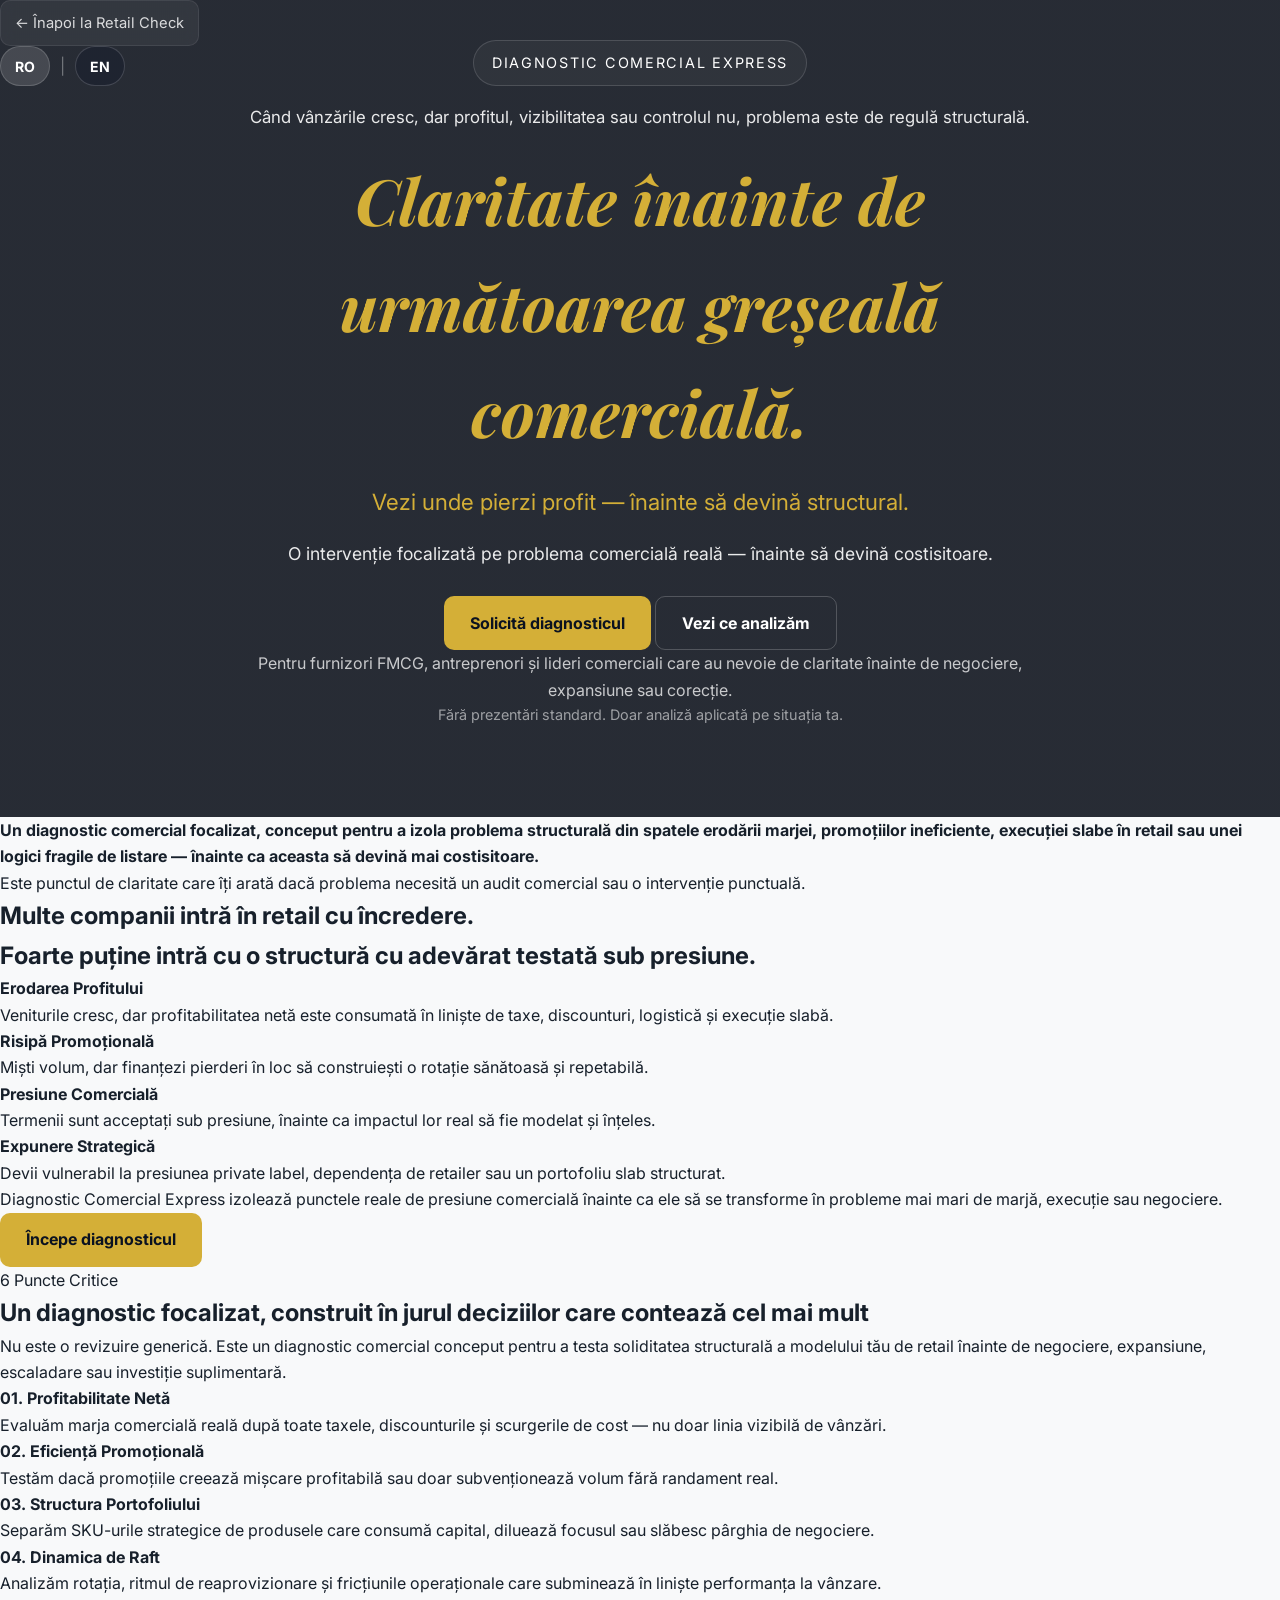
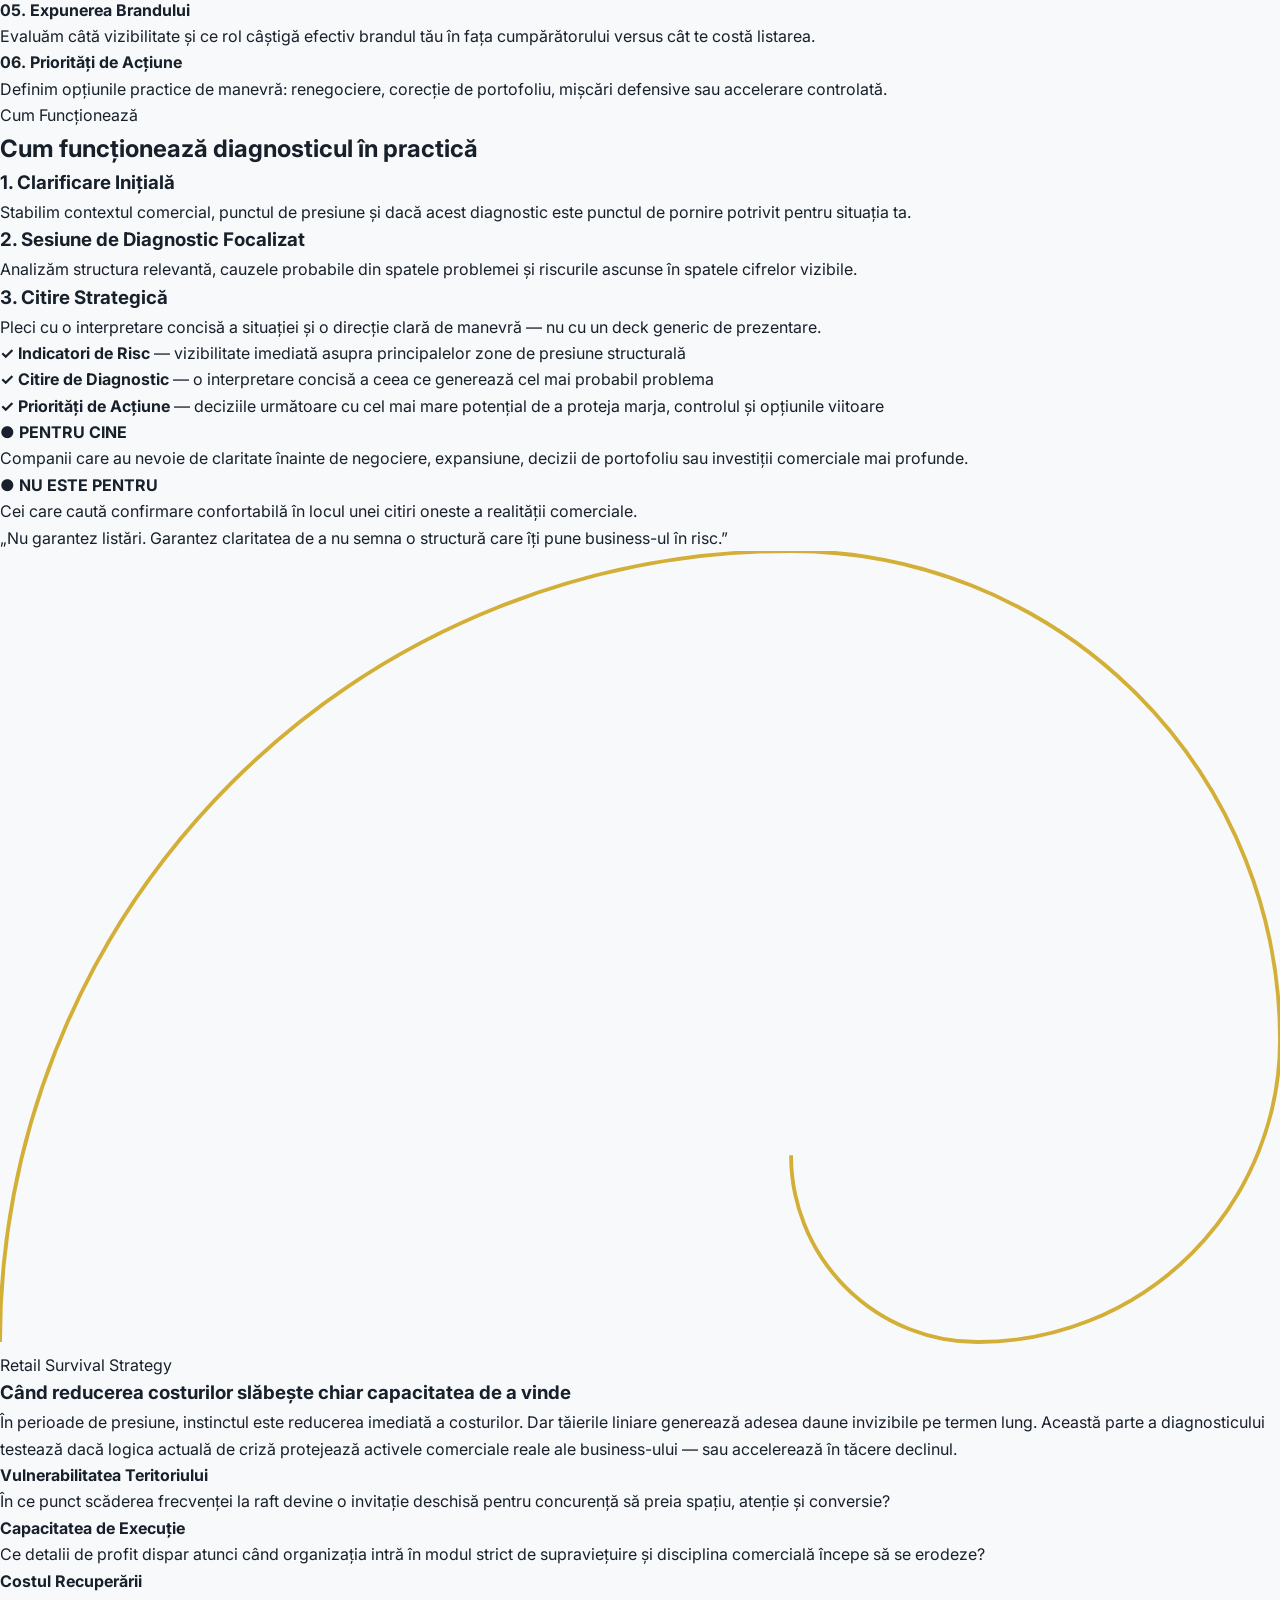
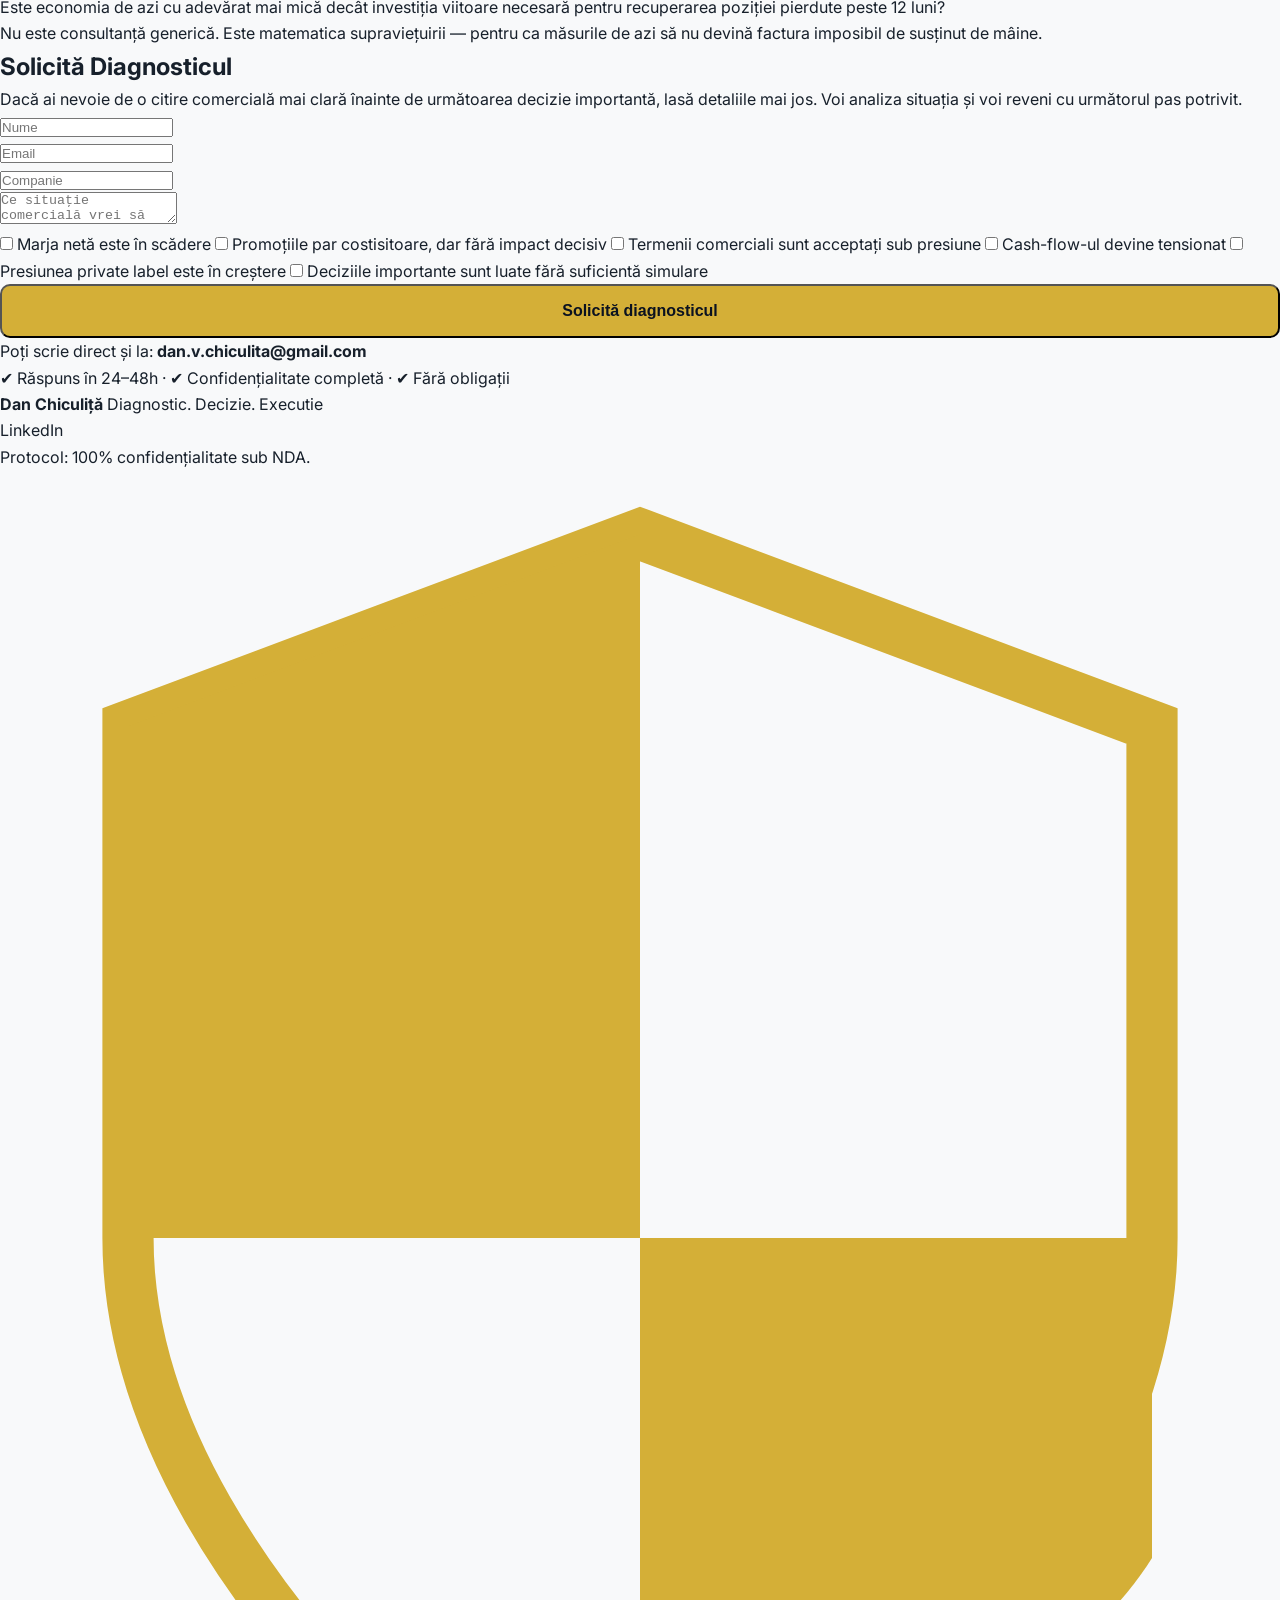
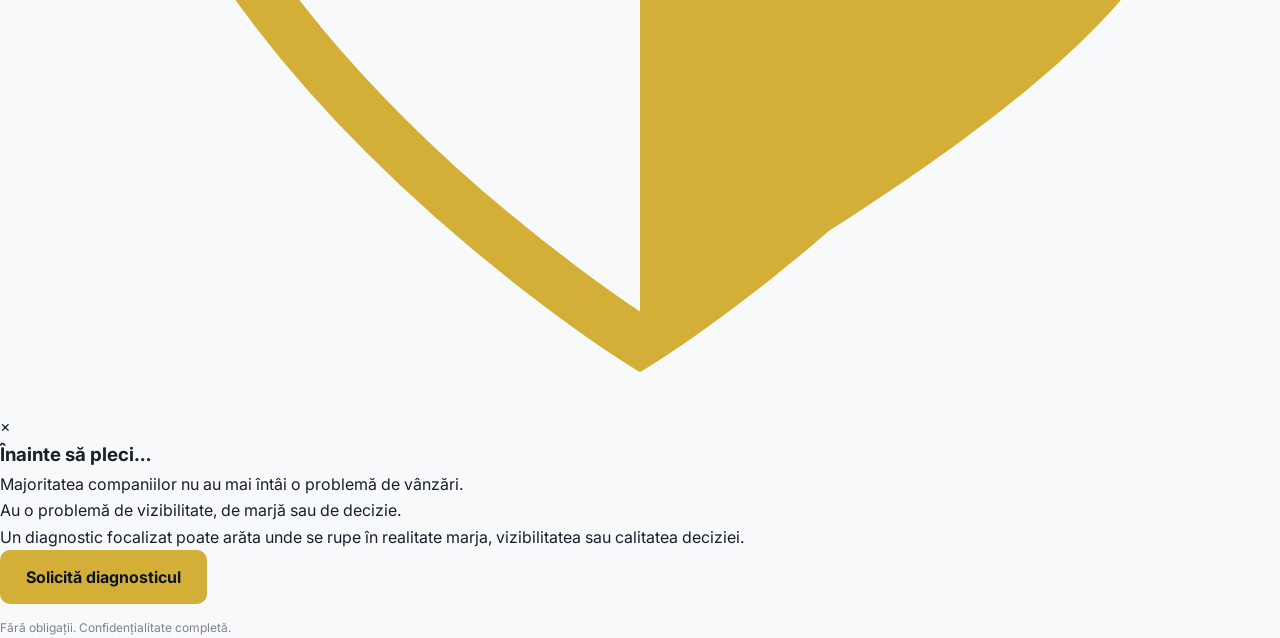
==== commit cc8b6b41: "Update index-ro.html" ====
--- a/index-ro.html
+++ b/index-ro.html
@@ -59,11 +59,8 @@
     url('supermarket.jpg') center center / cover no-repeat;
   color: white;
   text-align: center;
-@media (max-width: 768px) {
-  #hero-section {
     padding: 96px 18px 64px;
   }
-}
 
     .back-link {
       display: inline-flex;
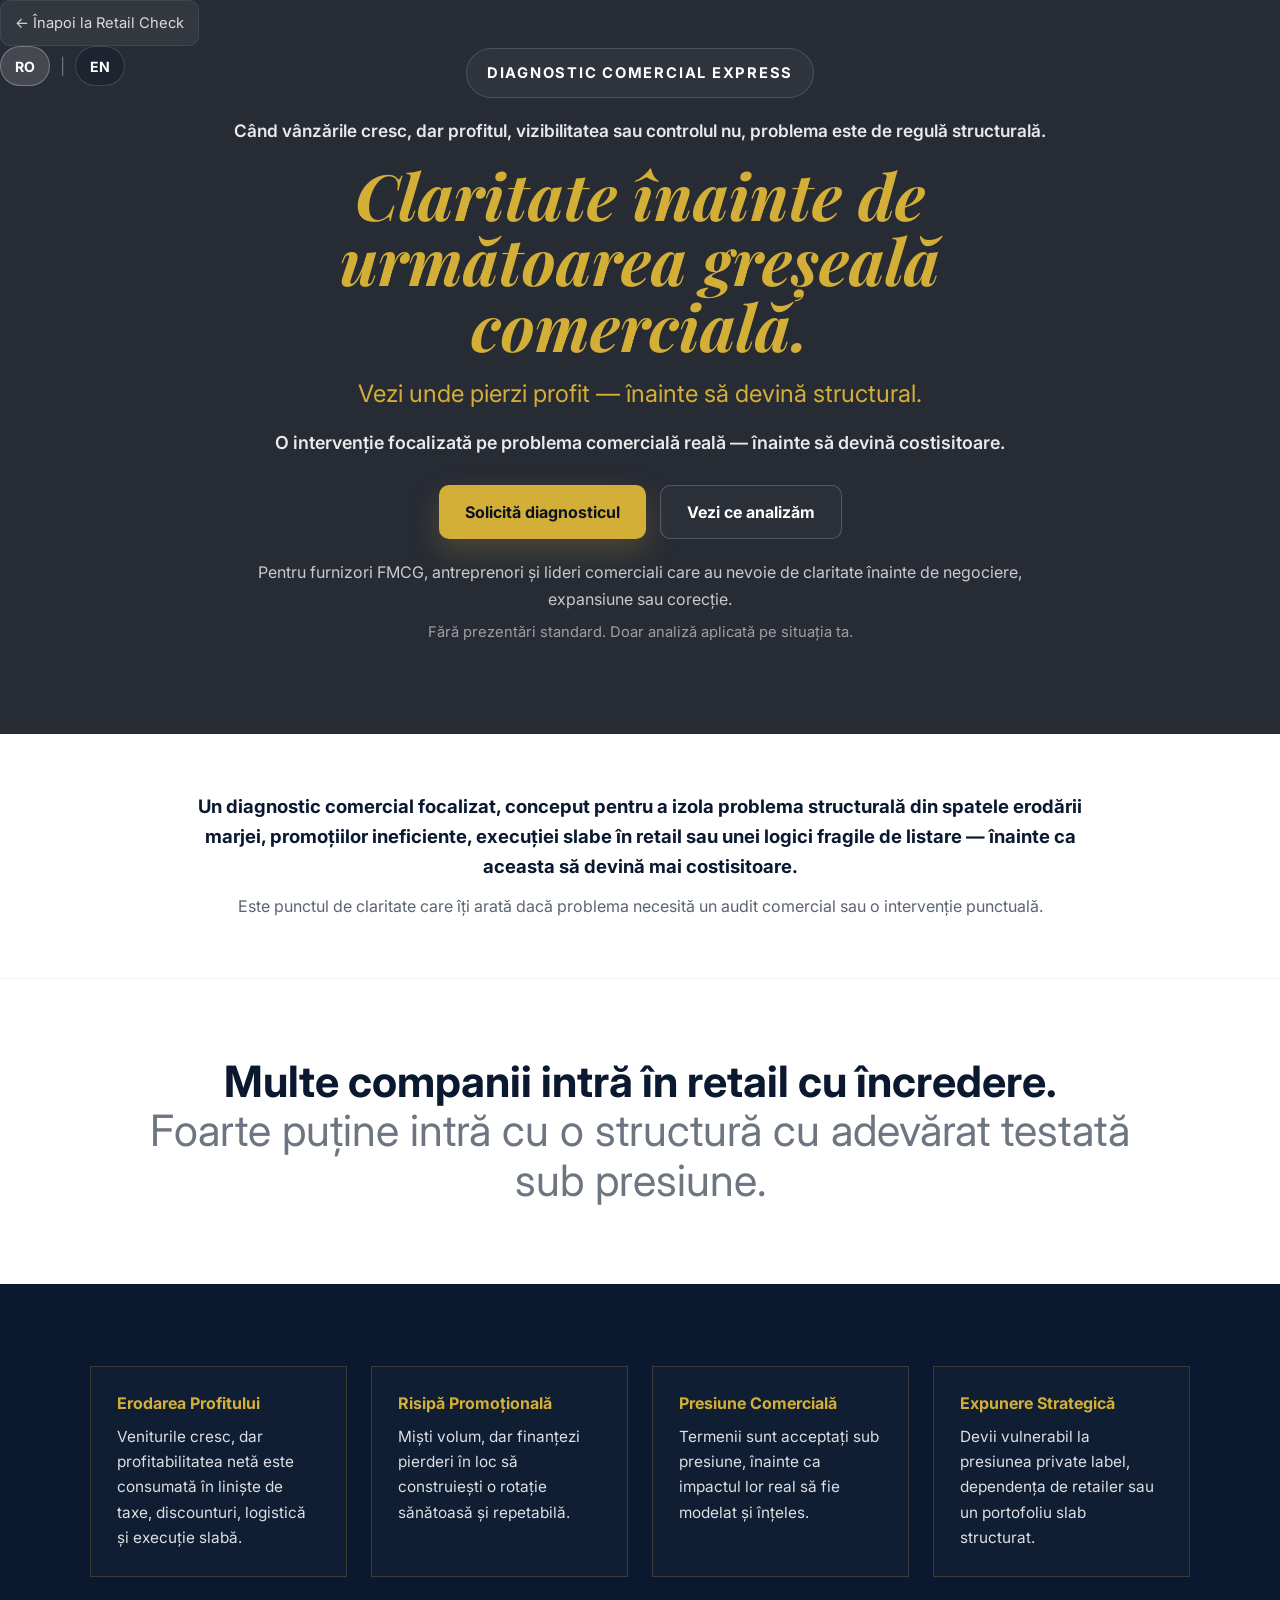
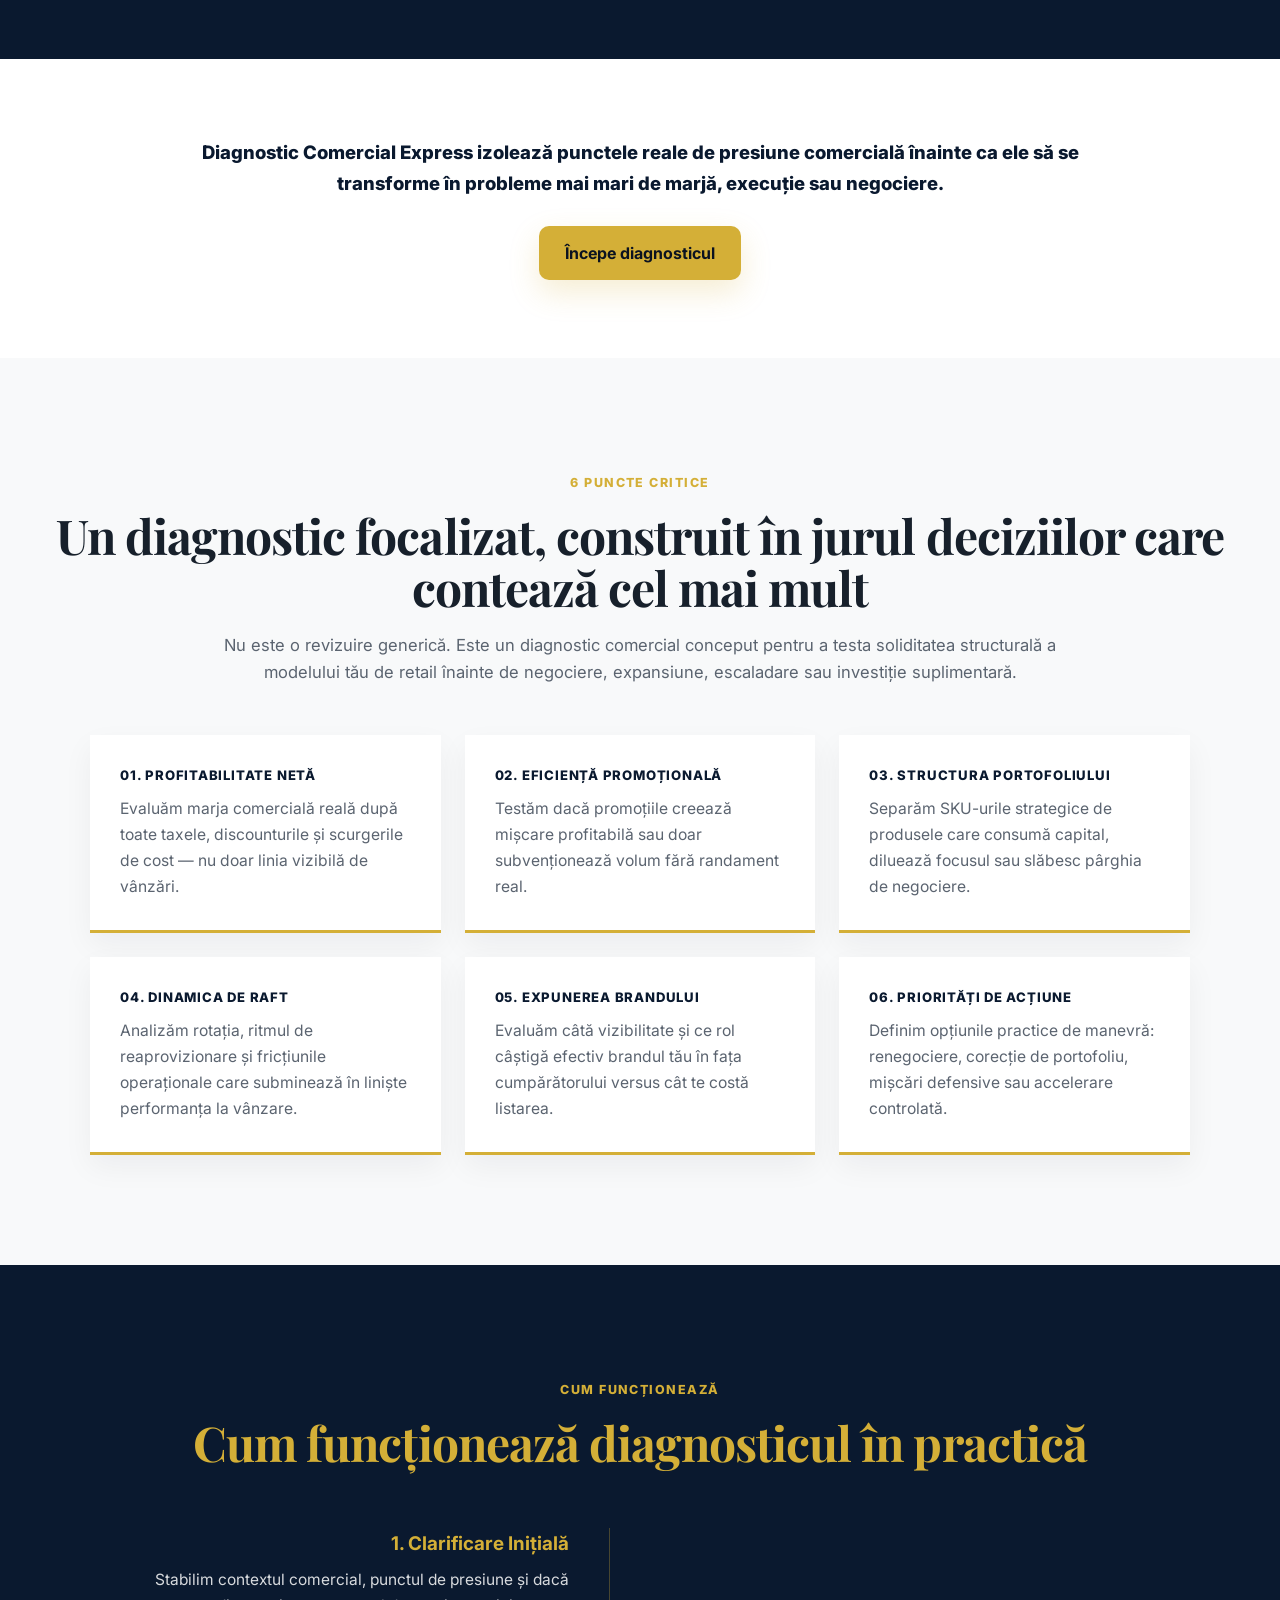
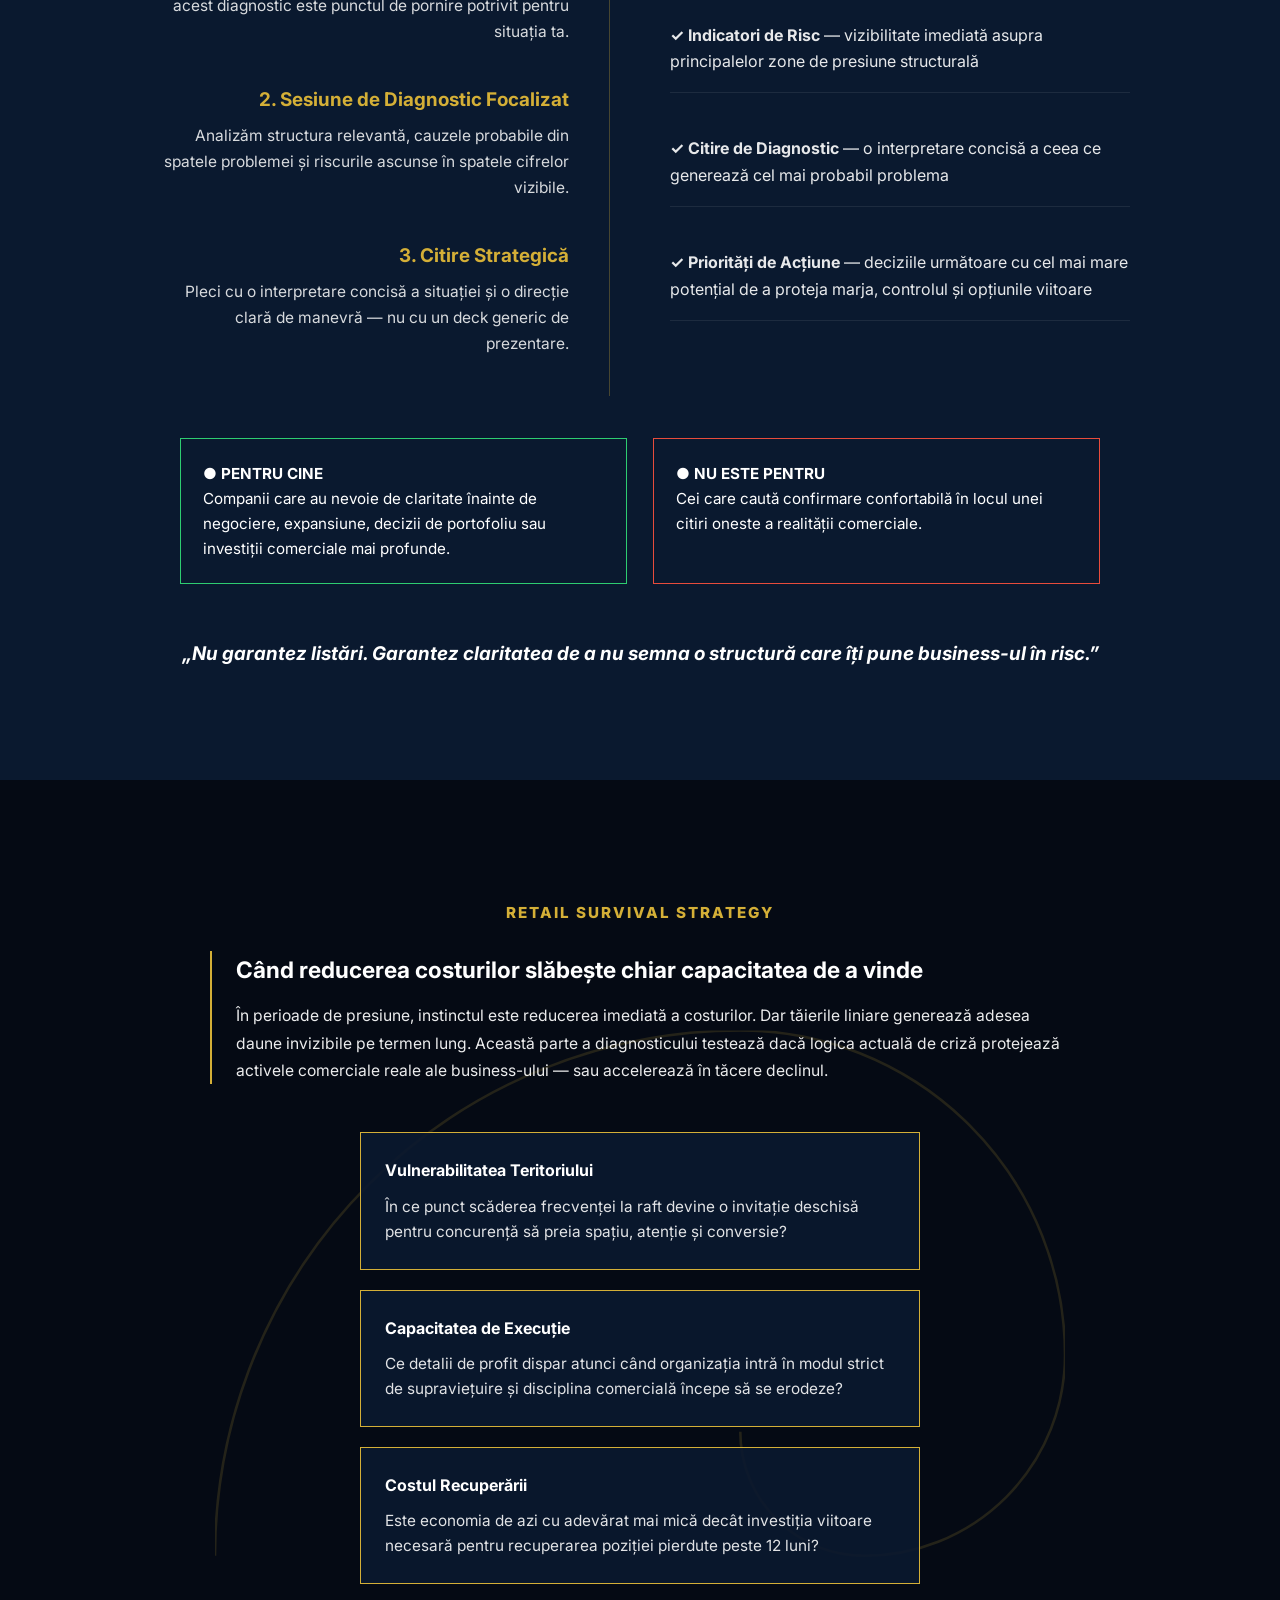
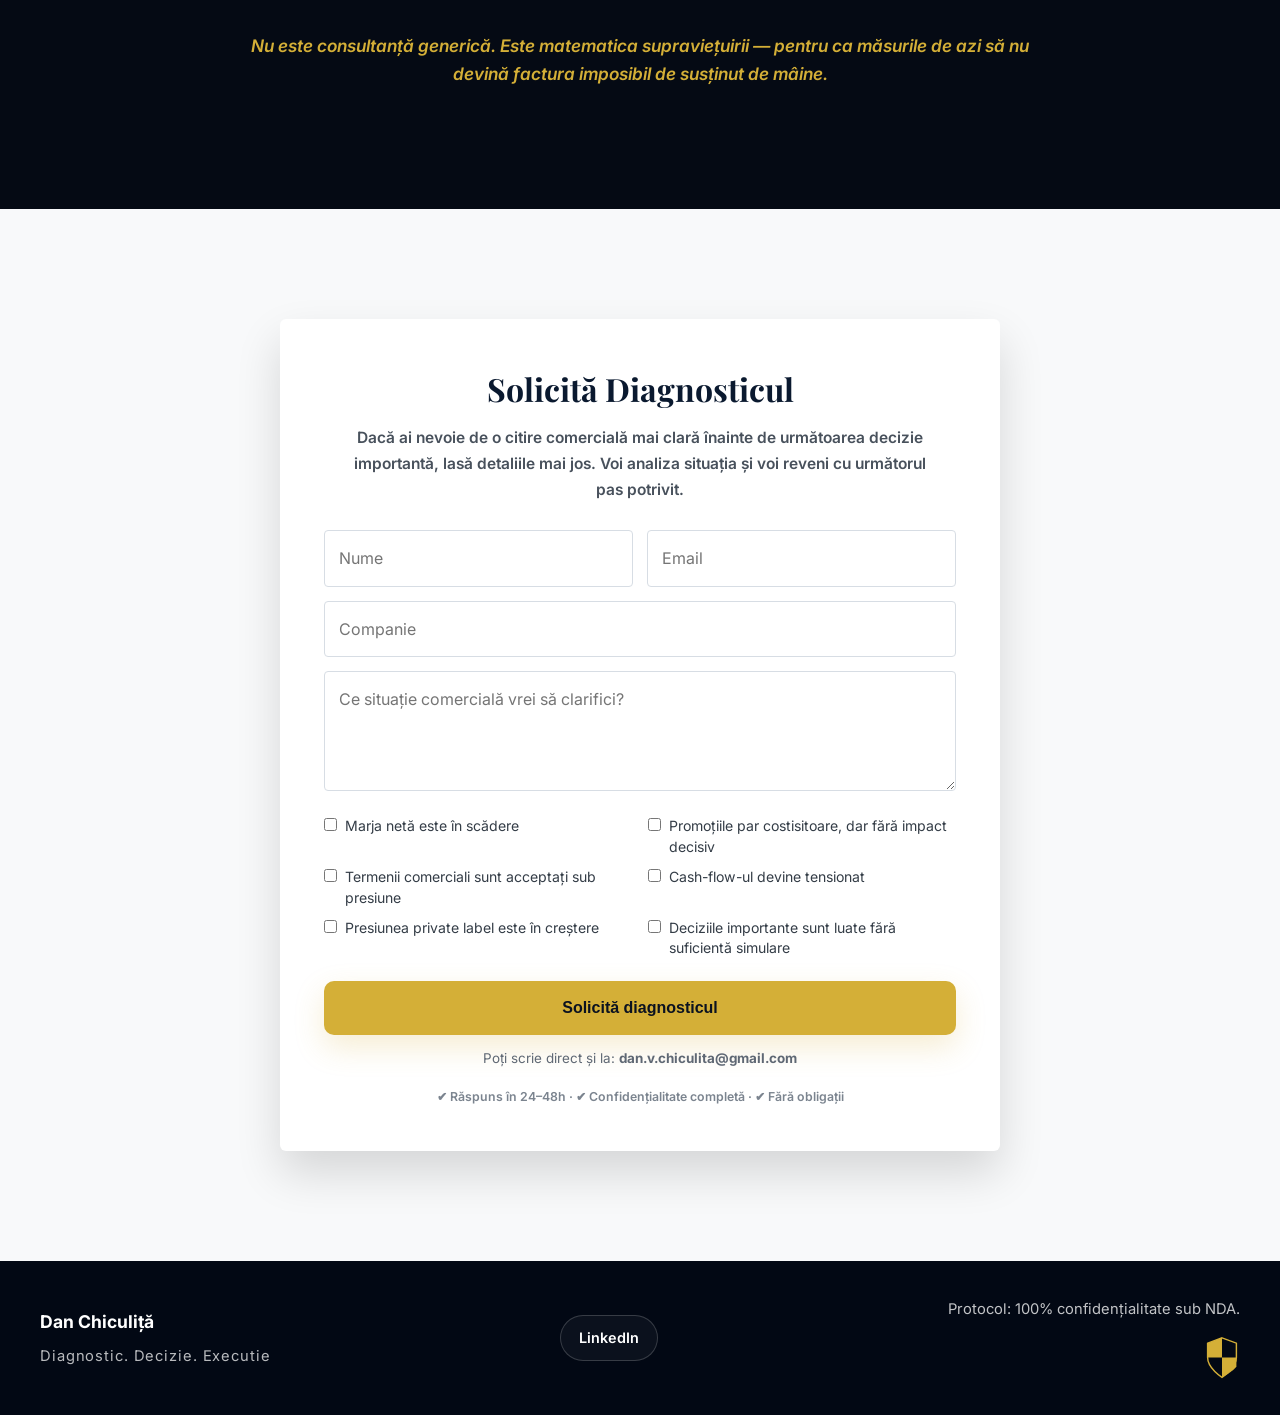
==== commit 0f42e9ec: "Update index-ro.html" ====
--- a/index-ro.html
+++ b/index-ro.html
@@ -8,14 +8,16 @@
   <link href="https://fonts.googleapis.com/css2?family=Playfair+Display:ital,wght@0,700;0,900;1,700&family=Inter:wght@300;400;600;700;800&display=swap" rel="stylesheet">
 
   <style>
-
     :root {
       --bg-dark: #050a14;
       --navy-deep: #0a192f;
+      --navy-soft: #10233f;
       --accent-gold: #d4af37;
       --pearl-white: #f8f9fa;
       --text-gray: #5b6470;
       --text-dark: #17202b;
+      --line-soft: rgba(212,175,55,0.22);
+      --shadow: 0 22px 46px rgba(0,0,0,0.14);
     }
 
     * {
@@ -41,10 +43,37 @@
       color: inherit;
     }
 
-    /* =========================
-       HEADER
-    ========================= */
-
+    .container {
+      width: min(1180px, calc(100% - 40px));
+      margin: 0 auto;
+    }
+
+    .section-title {
+      font-family: 'Playfair Display', serif;
+      font-size: clamp(2rem, 4vw, 3rem);
+      line-height: 1.08;
+      letter-spacing: -0.02em;
+      margin-bottom: 18px;
+    }
+
+    .section-lead {
+      font-size: 1.04rem;
+      color: var(--text-gray);
+      max-width: 860px;
+      margin: 0 auto;
+    }
+
+    .eyebrow {
+      display: inline-block;
+      font-size: 0.78rem;
+      font-weight: 800;
+      letter-spacing: 0.12em;
+      text-transform: uppercase;
+      color: var(--accent-gold);
+      margin-bottom: 16px;
+    }
+
+    /* HEADER */
    header {
   position: absolute;
   top: 0;
@@ -59,8 +88,8 @@
     url('supermarket.jpg') center center / cover no-repeat;
   color: white;
   text-align: center;
-    padding: 96px 18px 64px;
-  }
+  padding: 110px 20px 90px;
+}
 
     .back-link {
       display: inline-flex;
@@ -77,7 +106,7 @@
     }
 
     .back-link:hover {
-      background: rgba(255,255,255,0.1);
+      background: rgba(255,255,255,0.10);
       border-color: rgba(212,175,55,0.35);
     }
 
@@ -105,73 +134,90 @@
       font-size: 0.88rem;
       font-weight: 700;
       transition: all 0.25s ease;
+      backdrop-filter: blur(8px);
+    }
+
+    .lang-switch a:hover {
+      background: rgba(255,255,255,0.10);
+      transform: translateY(-1px);
     }
 
     .lang-switch a.active {
       background: rgba(255,255,255,0.14);
+      border-color: rgba(255,255,255,0.28);
       pointer-events: none;
     }
 
-    /* =========================
-       HERO
-    ========================= */
-
+    /* HERO */
     #hero-section {
       background:
         linear-gradient(rgba(5,10,20,0.86), rgba(5,10,20,0.86)),
         url('supermarket.jpg') center center / cover no-repeat;
       color: white;
       text-align: center;
-      padding: 40px 20px 90px;
+      padding: 48px 20px 90px;
     }
 
     .hero-inner {
       max-width: 900px;
       margin: 0 auto;
       padding: 0 24px;
+      text-align: center;
     }
 
     .hero-label {
       display: inline-flex;
-      padding: 10px 18px;
+      align-items: center;
+      justify-content: center;
+      padding: 12px 20px;
       border-radius: 999px;
       border: 1px solid rgba(255,255,255,0.14);
       background: rgba(255,255,255,0.04);
-      font-size: 0.9rem;
+      font-size: 0.92rem;
       letter-spacing: 0.12em;
       text-transform: uppercase;
+      margin-bottom: 20px;
+      color: #ffffff;
+      font-weight: 700;
+    }
+
+    .hero-kicker {
+      font-size: 1.08rem;
+      line-height: 1.5;
       margin-bottom: 18px;
-    }
-
-    .hero-kicker {
-      font-size: 1.05rem;
-      margin-bottom: 16px;
       color: rgba(255,255,255,0.9);
+      font-weight: 600;
     }
 
     .hero-quote {
       font-family: 'Playfair Display', serif;
       font-size: clamp(2.8rem, 5vw, 4.4rem);
+      line-height: 1.02;
       font-style: italic;
       color: var(--accent-gold);
       margin-bottom: 20px;
     }
 
     .hero-subheadline {
-      font-size: 1.4rem;
+      font-size: 1.5rem;
+      line-height: 1.32;
       color: var(--accent-gold);
       margin-bottom: 18px;
     }
 
     .hero-subtitle {
-      font-size: 1.1rem;
-      margin-bottom: 28px;
+      max-width: 820px;
+      margin: 0 auto 28px;
+      font-size: 1.12rem;
+      line-height: 1.65;
       color: rgba(255,255,255,0.9);
-    }
-
-    .hero-actions {
+      font-weight: 600;
+    }
+
+    .hero-cta {
       display: flex;
       justify-content: center;
+      align-items: stretch;
       gap: 14px;
       flex-wrap: wrap;
       margin-bottom: 20px;
@@ -188,61 +234,678 @@
       font-weight: 700;
       font-size: 1rem;
       transition: all 0.2s ease;
+      border: none;
+      cursor: pointer;
     }
 
     .btn-primary {
       background: var(--accent-gold);
       color: #0b1220;
+      box-shadow: 0 12px 30px rgba(212,175,55,0.22);
     }
 
     .btn-primary:hover {
       background: #e1bc45;
       transform: translateY(-2px);
+      box-shadow: 0 18px 34px rgba(212,175,55,0.28);
     }
 
     .btn-secondary {
       border: 1px solid rgba(255,255,255,0.2);
       color: white;
+      background: rgba(255,255,255,0.02);
     }
 
     .btn-secondary:hover {
       background: rgba(255,255,255,0.06);
+      transform: translateY(-2px);
     }
 
     .hero-note {
       font-size: 1rem;
       color: rgba(255,255,255,0.75);
+      max-width: 920px;
+      margin: 0 auto 8px;
     }
 
     .hero-proof {
+      font-size: 0.92rem;
+      color: rgba(255,255,255,0.55);
+      max-width: 760px;
+      margin: 0 auto;
+    }
+
+    /* PROMISE */
+    .promise-strip {
+      padding: 58px 20px;
+      background: #ffffff;
+      text-align: center;
+      border-bottom: 1px solid rgba(10,25,47,0.06);
+    }
+
+    .promise-strip strong {
+      display: block;
+      font-size: 1.16rem;
+      line-height: 1.6;
+      color: var(--navy-deep);
+      max-width: 900px;
+      margin: 0 auto 12px;
+    }
+
+    .promise-strip p {
+      font-size: 1rem;
+      color: var(--text-gray);
+      max-width: 860px;
+      margin: 0 auto;
+    }
+
+    /* TRIPTYCH */
+    .triptych {
+      text-align: center;
+    }
+
+    .triptych-top,
+    .triptych-bottom {
+      background: white;
+      padding: 78px 20px;
+    }
+
+    .triptych-top h2 {
+      font-size: clamp(1.8rem, 4vw, 2.7rem);
+      line-height: 1.15;
+      color: var(--navy-deep);
+      max-width: 980px;
+      margin: 0 auto;
+    }
+
+    .triptych-top span {
+      font-weight: 400;
+      color: #6c7581;
+    }
+
+    .triptych-middle {
+      background: var(--navy-deep);
+      color: white;
+      padding: 82px 20px;
+    }
+
+    .risk-grid {
+      display: grid;
+      grid-template-columns: repeat(4, minmax(0, 1fr));
+      gap: 24px;
+      max-width: 1100px;
+      margin: 0 auto;
+    }
+
+    .risk-card {
+      border: 1px solid var(--line-soft);
+      padding: 26px;
+      text-align: left;
+      background: rgba(255,255,255,0.02);
+      transition: 0.3s ease;
+    }
+
+    .risk-card:hover {
+      border-color: var(--accent-gold);
+      transform: translateY(-5px);
+      box-shadow: 0 12px 26px rgba(212,175,55,0.14);
+    }
+
+    .risk-card h4 {
+      color: var(--accent-gold);
+      margin-bottom: 10px;
+      font-size: 1rem;
+      line-height: 1.3;
+    }
+
+    .risk-card p {
+      color: rgba(255,255,255,0.86);
+      font-size: 0.96rem;
+    }
+
+    .triptych-bottom p {
+      font-size: 1.16rem;
+      font-weight: 800;
+      margin-bottom: 28px;
+      color: var(--navy-deep);
+      max-width: 960px;
+      margin-left: auto;
+      margin-right: auto;
+    }
+
+    /* CRITICAL POINTS */
+    #critical-points {
+      padding: 110px 20px;
+      background: var(--pearl-white);
+      text-align: center;
+    }
+
+    .points-grid {
+      display: grid;
+      grid-template-columns: repeat(3, minmax(0, 1fr));
+      gap: 24px;
+      max-width: 1100px;
+      margin: 48px auto 0;
+    }
+
+    .point-box {
+      background: white;
+      padding: 30px;
+      border-bottom: 3px solid var(--accent-gold);
+      text-align: left;
+      box-shadow: 0 12px 28px rgba(16,24,40,0.05);
+    }
+
+    .point-box h4 {
+      color: var(--navy-deep);
+      font-weight: 800;
+      font-size: 0.82rem;
+      text-transform: uppercase;
+      letter-spacing: 0.06em;
+      margin-bottom: 10px;
+    }
+
+    .point-box p {
+      color: var(--text-gray);
+      font-size: 0.98rem;
+    }
+
+    /* ROADMAP */
+    #roadmap {
+      padding: 110px 20px;
+      background: var(--navy-deep);
+      color: white;
+    }
+
+    .roadmap-head {
+      text-align: center;
+      margin-bottom: 60px;
+    }
+
+    .roadmap-head .section-title {
+      color: var(--accent-gold);
+    }
+
+    .roadmap-wrap {
+      max-width: 980px;
+      margin: 0 auto;
+      display: grid;
+      grid-template-columns: 1fr 1fr;
+      gap: 60px;
+    }
+
+    .timeline {
+      border-right: 1px solid rgba(212,175,55,0.3);
+      padding-right: 40px;
+      text-align: right;
+    }
+
+    .timeline-step {
+      margin-bottom: 40px;
+    }
+
+    .timeline-step h3 {
+      color: var(--accent-gold);
+      font-size: 1.18rem;
+      margin-bottom: 8px;
+    }
+
+    .timeline-step p {
+      color: rgba(255,255,255,0.84);
+      font-size: 0.97rem;
+    }
+
+    .deliverables {
+      display: flex;
+      flex-direction: column;
+      justify-content: center;
+      gap: 24px;
+    }
+
+    .deliverable-item {
+      padding: 18px 0;
+      border-bottom: 1px solid rgba(255,255,255,0.08);
+      color: rgba(255,255,255,0.9);
+    }
+
+    .qualification-grid {
+      max-width: 920px;
+      margin: 42px auto 0;
+      display: grid;
+      grid-template-columns: 1fr 1fr;
+      gap: 26px;
+    }
+
+    .qualification-box {
+      padding: 22px;
+      font-size: 0.95rem;
+    }
+
+    .qualification-box.good {
+      border: 1px solid #2ecc71;
+    }
+
+    .qualification-box.bad {
+      border: 1px solid #e74c3c;
+    }
+
+    .roadmap-quote {
+      text-align: center;
+      margin-top: 54px;
+      font-style: italic;
+      font-weight: 700;
+      font-size: 1.18rem;
+      color: white;
+      max-width: 920px;
+      margin-left: auto;
+      margin-right: auto;
+    }
+
+    /* SURVIVAL */
+    #survival-strategy {
+      padding: 120px 20px;
+      background: var(--bg-dark);
+      color: white;
+      position: relative;
+      text-align: center;
+    }
+
+    .spiral-bg {
+      position: absolute;
+      top: 50%;
+      left: 50%;
+      transform: translate(-50%, -50%);
+      width: 850px;
+      max-width: 90%;
+      opacity: 0.15;
+      pointer-events: none;
+    }
+
+    .survival-inner {
+      position: relative;
+      z-index: 10;
+      max-width: 860px;
+      margin: 0 auto;
+    }
+
+    .survival-title {
+      color: var(--accent-gold);
+      margin-bottom: 26px;
+      letter-spacing: 0.13em;
+      text-transform: uppercase;
+      font-size: 0.95rem;
+      font-weight: 800;
+    }
+
+    .survival-intro {
+      margin-bottom: 48px;
+      text-align: left;
+      border-left: 2px solid var(--accent-gold);
+      padding-left: 24px;
+    }
+
+    .survival-intro h3 {
+      margin-bottom: 14px;
+      font-size: 1.42rem;
+    }
+
+    .survival-intro p {
+      font-size: 0.98rem;
+      opacity: 0.92;
+      line-height: 1.75;
+    }
+
+    .survival-boxes {
+      display: flex;
+      flex-direction: column;
+      gap: 20px;
+      align-items: center;
+    }
+
+    .survival-box {
+      border: 1px solid var(--accent-gold);
+      padding: 24px;
+      background: rgba(10,25,47,0.9);
+      width: 100%;
+      max-width: 560px;
+      text-align: left;
+    }
+
+    .survival-box strong {
+      display: block;
+      margin-bottom: 10px;
+      color: white;
+    }
+
+    .survival-box p {
+      color: rgba(255,255,255,0.88);
+      font-size: 0.96rem;
+    }
+
+    .survival-close {
+      margin-top: 48px;
+      font-size: 1.08rem;
+      font-weight: 600;
+      font-style: italic;
+      color: var(--accent-gold);
+      max-width: 780px;
+      margin-left: auto;
+      margin-right: auto;
+    }
+
+    /* CONTACT */
+    #contact {
+      padding: 110px 20px;
+      text-align: center;
+      background: var(--pearl-white);
+    }
+
+    .form-container {
+      max-width: 720px;
+      margin: 0 auto;
+      background: white;
+      padding: 44px;
+      border-radius: 6px;
+      box-shadow: var(--shadow);
+      text-align: left;
+    }
+
+    .form-header {
+      text-align: center;
+      margin-bottom: 28px;
+    }
+
+    .form-header h2 {
+      font-family: 'Playfair Display', serif;
+      margin-bottom: 10px;
+      font-size: 2rem;
+      color: var(--navy-deep);
+    }
+
+    .form-header p {
+      font-size: 0.97rem;
+      line-height: 1.65;
+      color: #48515c;
+      font-weight: 600;
+      max-width: 580px;
+      margin: 0 auto;
+    }
+
+    .form-grid {
+      display: grid;
+      grid-template-columns: 1fr 1fr;
+      gap: 14px;
+      margin-bottom: 16px;
+    }
+
+    .full-width {
+      grid-column: 1 / -1;
+    }
+
+    input, textarea, select {
+      width: 100%;
+      padding: 14px 14px;
+      border: 1px solid #d7dde4;
+      border-radius: 4px;
+      font: inherit;
+      color: var(--text-dark);
+      background: #fff;
+    }
+
+    textarea {
+      min-height: 120px;
+      resize: vertical;
+    }
+
+    input:focus, textarea:focus, select:focus {
+      outline: none;
+      border-color: var(--accent-gold);
+      box-shadow: 0 0 0 4px rgba(212,175,55,0.12);
+    }
+
+    .checklist {
+      display: grid;
+      grid-template-columns: 1fr 1fr;
+      gap: 10px 16px;
+      font-size: 0.88rem;
+      margin: 18px 0 22px;
+      color: #343d47;
+    }
+
+    .checklist label {
+      display: flex;
+      align-items: flex-start;
+      gap: 8px;
+      line-height: 1.45;
+    }
+
+    .checklist input[type="checkbox"] {
+      width: auto;
+      margin-top: 2px;
+    }
+
+    .form-footer {
+      margin-top: 18px;
+      font-size: 0.77rem;
+      color: #7b848f;
+      text-align: center;
+      font-weight: 600;
+    }
+
+    .micro-note {
+      margin-top: 12px;
+      text-align: center;
+      font-size: 0.84rem;
+      color: #5f6874;
+    }
+
+    /* FOOTER */
+    footer {
+      background: #020814;
+      padding: 36px 24px;
+    }
+
+    .footer-inner {
+      max-width: 1200px;
+      margin: 0 auto;
+      display: flex;
+      justify-content: space-between;
+      align-items: center;
+      gap: 24px;
+      flex-wrap: wrap;
+    }
+
+    .footer-left,
+    .footer-social,
+    .footer-right {
+      display: flex;
+      flex-direction: column;
+      gap: 8px;
+    }
+
+    .footer-left strong {
+      font-size: 1.1rem;
+      color: #ffffff;
+    }
+
+    .footer-left span {
+      font-size: 0.92rem;
+      color: rgba(255,255,255,0.72);
+      letter-spacing: 0.06em;
+    }
+
+    .footer-social {
+      align-items: center;
+    }
+
+    .footer-social a {
+      display: inline-flex;
+      align-items: center;
+      justify-content: center;
+      padding: 10px 18px;
+      border: 1px solid rgba(255,255,255,0.18);
+      border-radius: 999px;
+      color: #ffffff;
+      text-decoration: none;
+      font-weight: 600;
       font-size: 0.9rem;
-      color: rgba(255,255,255,0.55);
-    }
-
-    /* =========================
-       MOBILE
-    ========================= */
+      transition: all 0.25s ease;
+      background: rgba(255,255,255,0.04);
+    }
+
+    .footer-social a:hover {
+      border-color: rgba(212,175,55,0.65);
+      color: #d4af37;
+      background: rgba(212,175,55,0.08);
+    }
+
+    .footer-right {
+      align-items: flex-end;
+    }
+
+    .footer-right p {
+      margin: 0;
+      color: rgba(255,255,255,0.76);
+      font-size: 0.92rem;
+    }
+
+    .shield-svg {
+      width: 36px;
+      height: auto;
+      margin-top: 6px;
+    }
+
+    /* POPUP */
+    #exitPopup {
+      display: none;
+      position: fixed;
+      inset: 0;
+      background: rgba(0,0,0,0.76);
+      z-index: 9999;
+      justify-content: center;
+      align-items: center;
+      padding: 20px;
+    }
+
+    .popup-box {
+      background: white;
+      width: min(560px, 100%);
+      border-radius: 6px;
+      padding: 38px 34px 30px;
+      text-align: center;
+      position: relative;
+      box-shadow: 0 28px 70px rgba(0,0,0,0.28);
+    }
+
+    .popup-close {
+      position: absolute;
+      top: 12px;
+      right: 16px;
+      font-size: 24px;
+      font-weight: 700;
+      color: #333;
+      cursor: pointer;
+      line-height: 1;
+    }
+
+    .popup-box h3 {
+      font-family: 'Playfair Display', serif;
+      font-size: 1.9rem;
+      line-height: 1.15;
+      color: var(--navy-deep);
+      margin-bottom: 14px;
+    }
+
+    .popup-box p {
+      color: #4f5863;
+      margin-bottom: 12px;
+    }
+
+    .popup-strong {
+      font-weight: 700;
+      color: var(--text-dark);
+      margin-bottom: 22px;
+    }
+
+    /* RESPONSIVE */
+    @media (max-width: 980px) {
+      .risk-grid,
+      .points-grid {
+        grid-template-columns: 1fr;
+      }
+
+      .roadmap-wrap,
+      .qualification-grid {
+        grid-template-columns: 1fr;
+      }
+
+      .timeline {
+        border-right: none;
+        border-bottom: 1px solid rgba(212,175,55,0.3);
+        padding-right: 0;
+        padding-bottom: 30px;
+        text-align: left;
+      }
+    }
 
     @media (max-width: 768px) {
-
       .header-inner {
         padding: 14px 18px;
       }
 
+      .back-link {
+        font-size: 0.84rem;
+        padding: 8px 12px;
+      }
+
+      .lang-switch {
+        gap: 8px;
+      }
+
+      .lang-switch a {
+        min-width: 40px;
+        height: 36px;
+        padding: 0 12px;
+        font-size: 0.8rem;
+      }
+
+      #hero-section {
+        padding: 36px 18px 64px;
+      }
+
+      .hero-inner {
+        padding: 0 18px;
+      }
+
+      .hero-label {
+        font-size: 0.82rem;
+        padding: 10px 16px;
+        margin-bottom: 18px;
+      }
+
+      .hero-kicker {
+        font-size: 0.98rem;
+        margin-bottom: 14px;
+      }
+
       .hero-quote {
-        font-size: 2.6rem;
+        font-size: clamp(2.2rem, 9vw, 3.3rem);
+        margin-bottom: 16px;
       }
 
       .hero-subheadline {
-        font-size: 1.2rem;
+        font-size: 1.22rem;
+        margin-bottom: 14px;
       }
 
       .hero-subtitle {
         font-size: 1rem;
-      }
-
-      .hero-actions {
+        margin-bottom: 22px;
+      }
+
+      .hero-cta {
         flex-direction: column;
+        align-items: center;
       }
 
       .btn-primary,
@@ -251,8 +914,42 @@
         max-width: 320px;
       }
 
-    }
-
+      .form-grid,
+      .checklist {
+        grid-template-columns: 1fr;
+      }
+
+      .form-container {
+        padding: 30px 22px;
+      }
+
+      .footer-inner {
+        flex-direction: column;
+        align-items: flex-start;
+        gap: 18px;
+      }
+
+      .footer-social,
+      .footer-right {
+        align-items: flex-start;
+      }
+
+      .triptych-top,
+      .triptych-middle,
+      .triptych-bottom,
+      #critical-points,
+      #roadmap,
+      #survival-strategy,
+      #contact {
+        padding-top: 72px;
+        padding-bottom: 72px;
+      }
+
+      .promise-strip {
+        padding-top: 42px;
+        padding-bottom: 42px;
+      }
+    }
   </style>
 </head>
 <body>
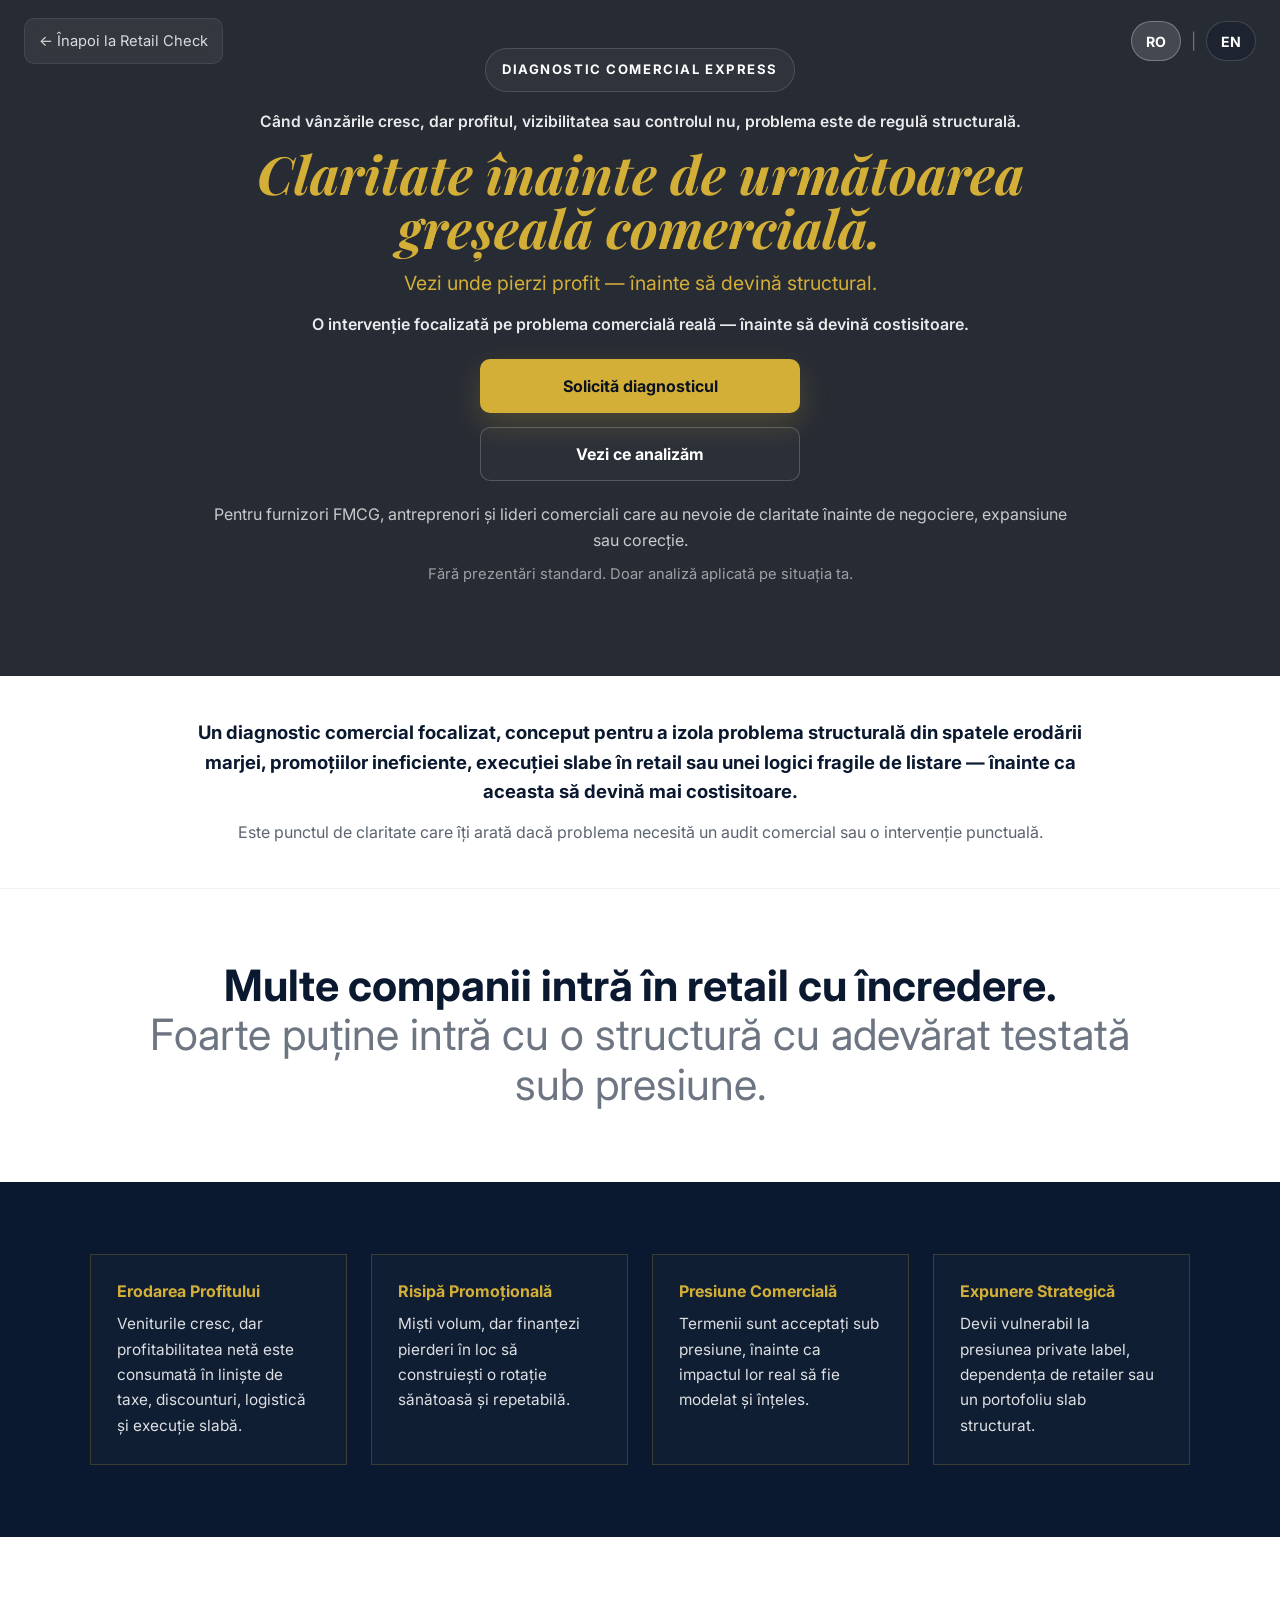
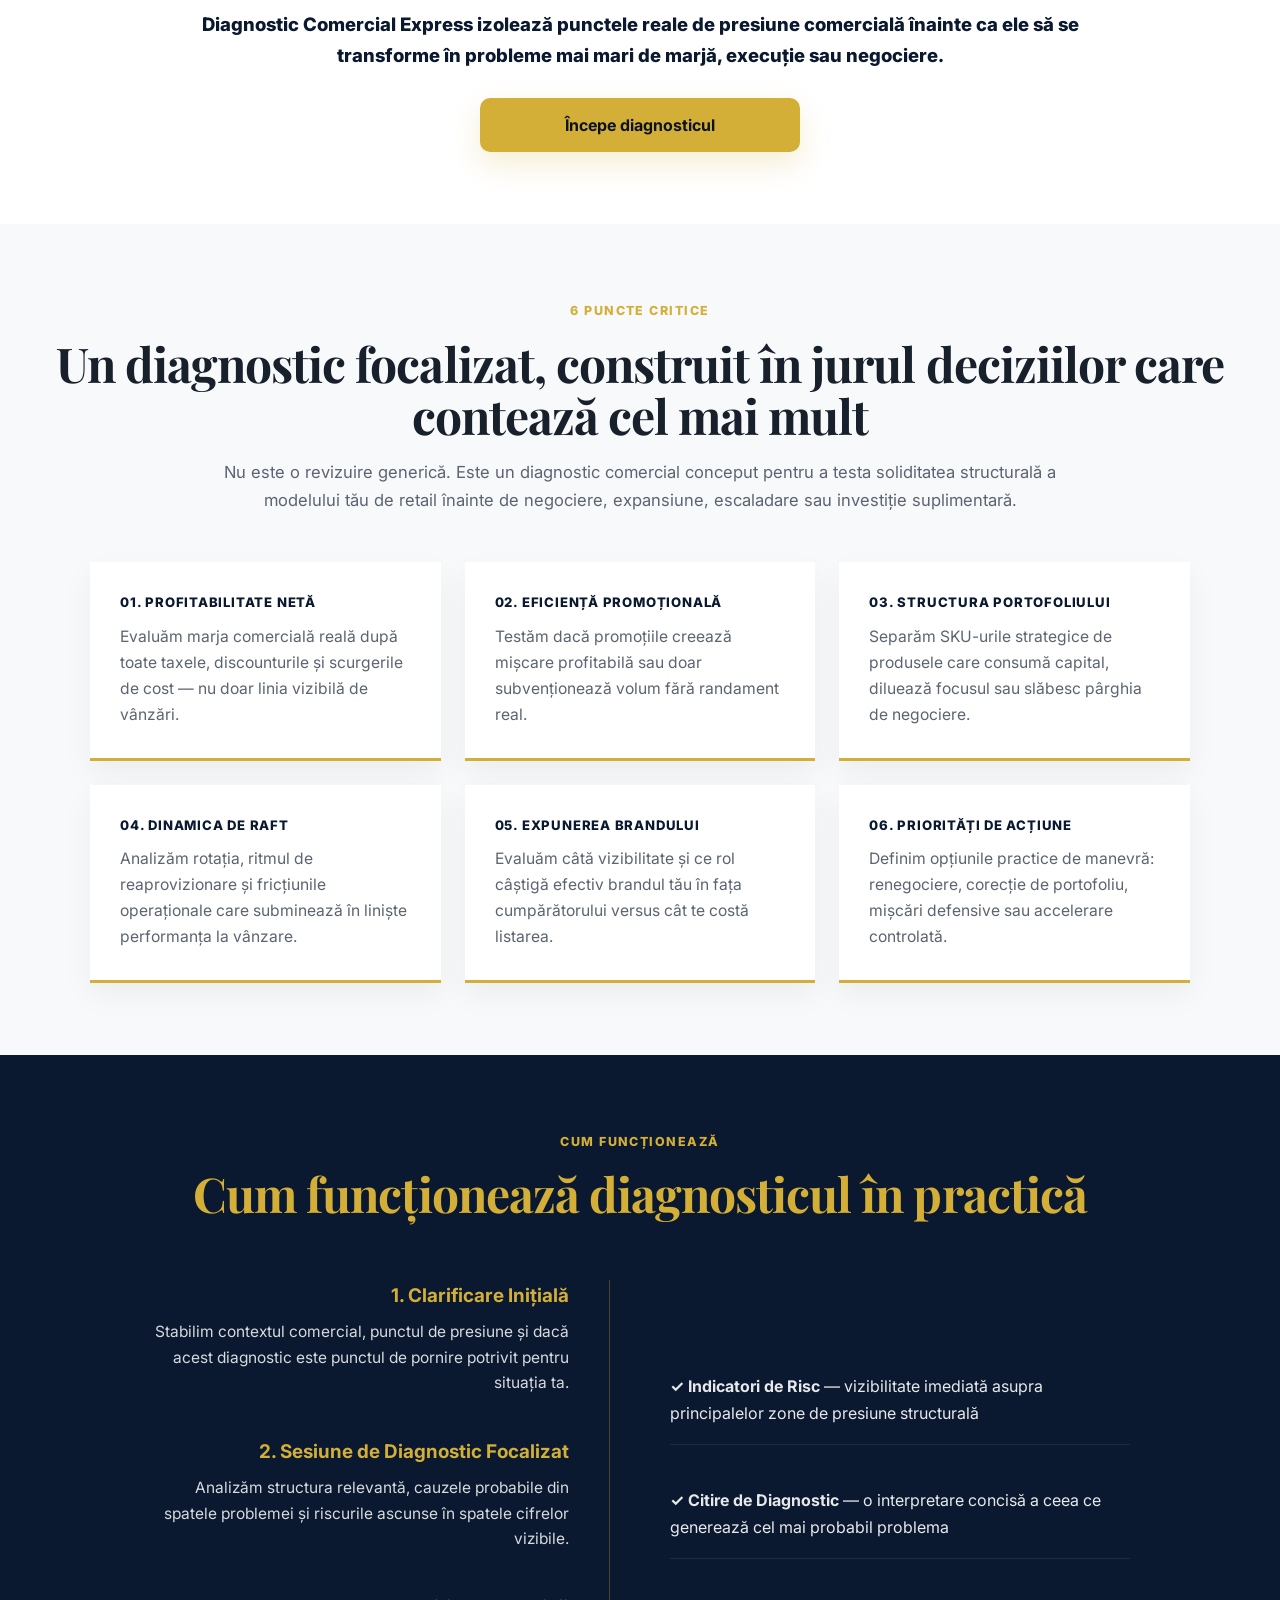
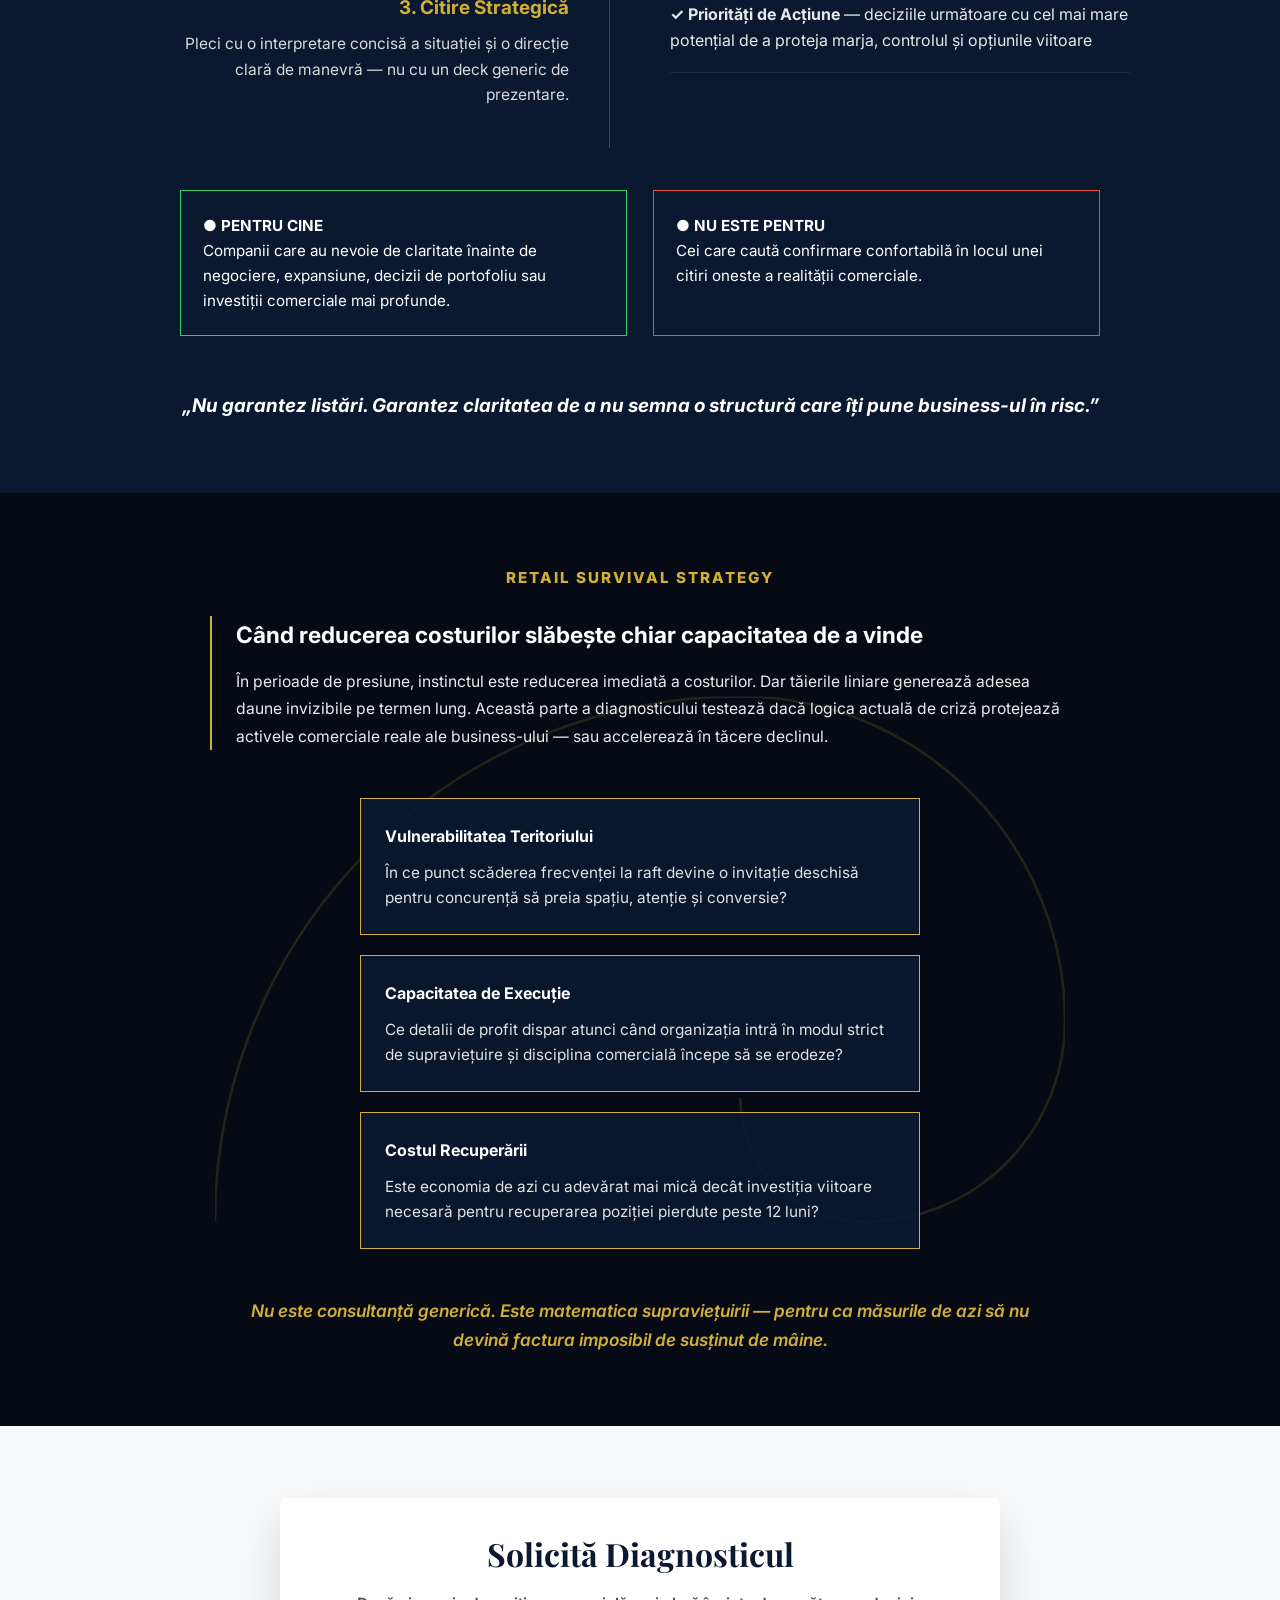
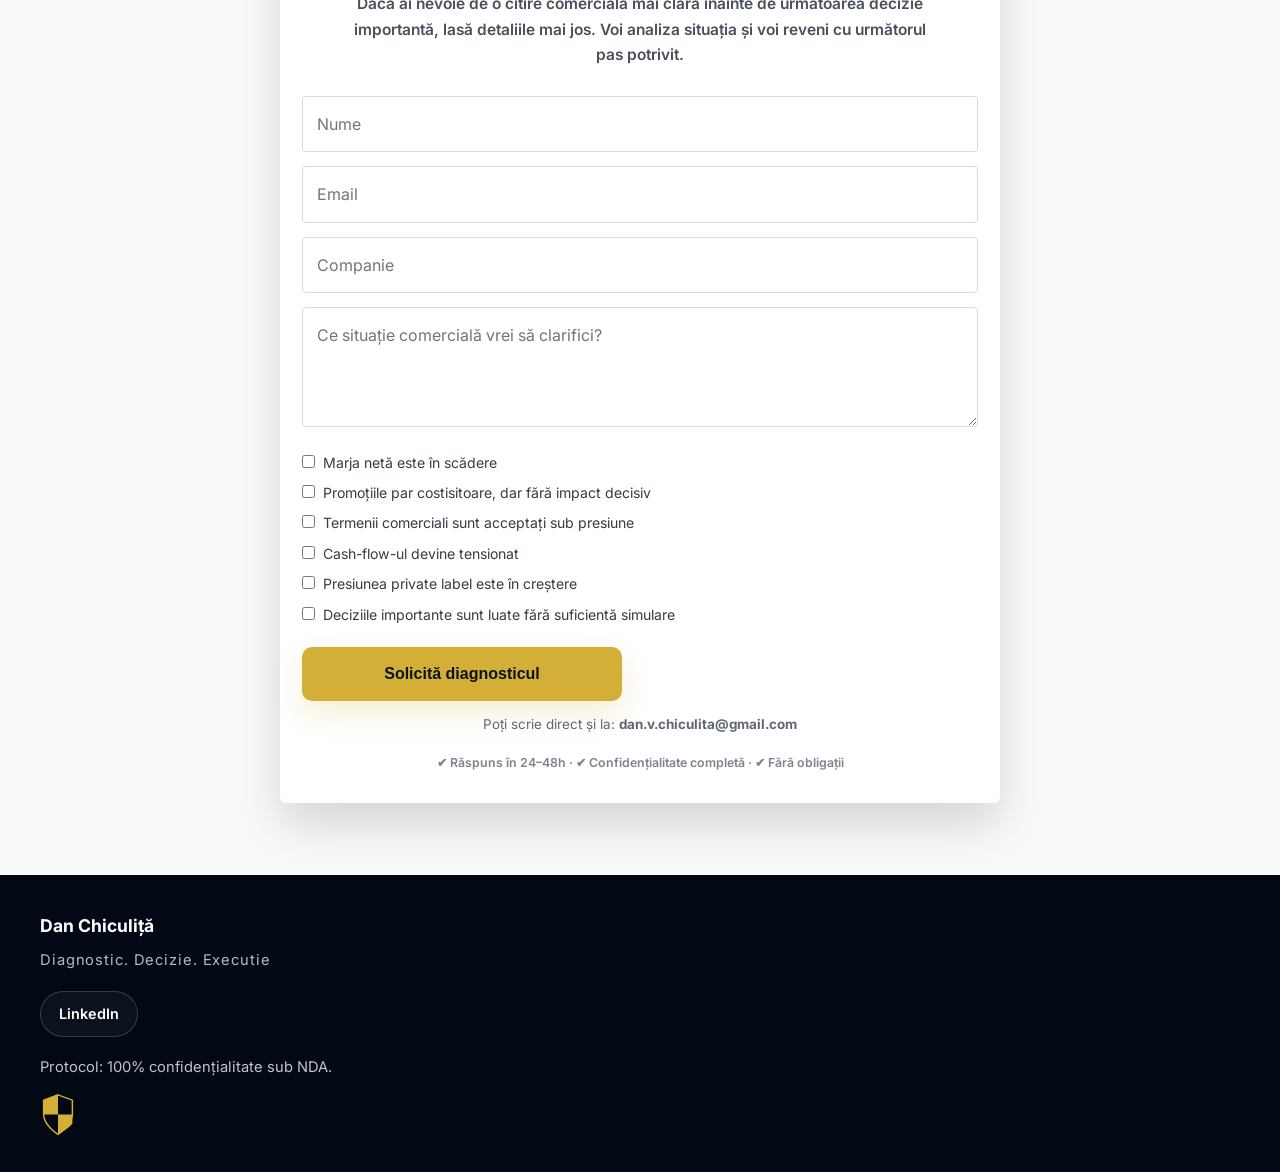
==== commit 2c57a7f7: "Update index-ro.html" ====
--- a/index-ro.html
+++ b/index-ro.html
@@ -1,4 +1,4 @@
-<!DOCTYPE html>
+  <!DOCTYPE html>
 <html lang="en">
 <head>
   <meta charset="UTF-8" />
@@ -73,8 +73,8 @@
       margin-bottom: 16px;
     }
 
-    /* HEADER */
-   header {
+  /* HEADER */
+header {
   position: absolute;
   top: 0;
   left: 0;
@@ -82,71 +82,72 @@
   z-index: 30;
 }
 
-#hero-section {
-  background:
-    linear-gradient(rgba(5,10,20,0.86), rgba(5,10,20,0.86)),
-    url('supermarket.jpg') center center / cover no-repeat;
-  color: white;
-  text-align: center;
-  padding: 110px 20px 90px;
+.header-inner {
+  width: 100%;
+  margin: 0;
+  padding: 18px 24px 10px;
+  display: flex;
+  justify-content: space-between;
+  align-items: center;
+  gap: 20px;
 }
 
-    .back-link {
-      display: inline-flex;
-      align-items: center;
-      gap: 6px;
-      font-size: 0.92rem;
-      color: rgba(255,255,255,0.82);
-      padding: 10px 14px;
-      border-radius: 10px;
-      background: rgba(255,255,255,0.06);
-      border: 1px solid rgba(255,255,255,0.08);
-      backdrop-filter: blur(6px);
-      transition: all 0.2s ease;
-    }
-
-    .back-link:hover {
-      background: rgba(255,255,255,0.10);
-      border-color: rgba(212,175,55,0.35);
-    }
-
-    .lang-switch {
-      display: flex;
-      align-items: center;
-      gap: 10px;
-    }
-
-    .lang-switch span {
-      color: rgba(255,255,255,0.35);
-    }
-
-    .lang-switch a {
-      display: inline-flex;
-      align-items: center;
-      justify-content: center;
-      min-width: 44px;
-      height: 40px;
-      padding: 0 14px;
-      border-radius: 999px;
-      border: 1px solid rgba(255,255,255,0.16);
-      background: rgba(15,23,42,0.34);
-      color: #ffffff;
-      font-size: 0.88rem;
-      font-weight: 700;
-      transition: all 0.25s ease;
-      backdrop-filter: blur(8px);
-    }
-
-    .lang-switch a:hover {
-      background: rgba(255,255,255,0.10);
-      transform: translateY(-1px);
-    }
-
-    .lang-switch a.active {
-      background: rgba(255,255,255,0.14);
-      border-color: rgba(255,255,255,0.28);
-      pointer-events: none;
-    }
+.back-link {
+  display: inline-flex;
+  align-items: center;
+  gap: 6px;
+  font-size: 0.92rem;
+  color: rgba(255,255,255,0.82);
+  padding: 10px 14px;
+  border-radius: 10px;
+  background: rgba(255,255,255,0.06);
+  border: 1px solid rgba(255,255,255,0.08);
+  backdrop-filter: blur(6px);
+  transition: all 0.2s ease;
+}
+
+.back-link:hover {
+  background: rgba(255,255,255,0.10);
+  border-color: rgba(212,175,55,0.35);
+}
+
+.lang-switch {
+  display: flex;
+  align-items: center;
+  gap: 10px;
+}
+
+.lang-switch span {
+  color: rgba(255,255,255,0.35);
+}
+
+.lang-switch a {
+  display: inline-flex;
+  align-items: center;
+  justify-content: center;
+  min-width: 44px;
+  height: 40px;
+  padding: 0 14px;
+  border-radius: 999px;
+  border: 1px solid rgba(255,255,255,0.16);
+  background: rgba(15,23,42,0.34);
+  color: #ffffff;
+  font-size: 0.88rem;
+  font-weight: 700;
+  transition: all 0.25s ease;
+  backdrop-filter: blur(8px);
+}
+
+.lang-switch a:hover {
+  background: rgba(255,255,255,0.10);
+  transform: translateY(-1px);
+}
+
+.lang-switch a.active {
+  background: rgba(255,255,255,0.14);
+  border-color: rgba(255,255,255,0.28);
+  pointer-events: none;
+}
 
     /* HERO */
     #hero-section {
@@ -848,30 +849,31 @@
       }
     }
 
-    @media (max-width: 768px) {
-      .header-inner {
-        padding: 14px 18px;
-      }
-
-      .back-link {
-        font-size: 0.84rem;
-        padding: 8px 12px;
-      }
-
-      .lang-switch {
-        gap: 8px;
-      }
-
-      .lang-switch a {
-        min-width: 40px;
-        height: 36px;
-        padding: 0 12px;
-        font-size: 0.8rem;
-      }
-
-      #hero-section {
-        padding: 36px 18px 64px;
-      }
+   @media (max-width: 768px) {
+  .header-inner {
+    padding: 14px 18px;
+  }
+
+  .back-link {
+    font-size: 0.84rem;
+    padding: 8px 12px;
+  }
+
+  .lang-switch {
+    gap: 8px;
+  }
+
+  .lang-switch a {
+    min-width: 40px;
+    height: 36px;
+    padding: 0 12px;
+    font-size: 0.8rem;
+  }
+
+  #hero-section {
+    padding: 92px 18px 64px;
+  }
+}
 
       .hero-inner {
         padding: 0 18px;
@@ -950,6 +952,9 @@
         padding-bottom: 42px;
       }
     }
+  </style>
+</head>
+<body>
   </style>
 </head>
 <body>
